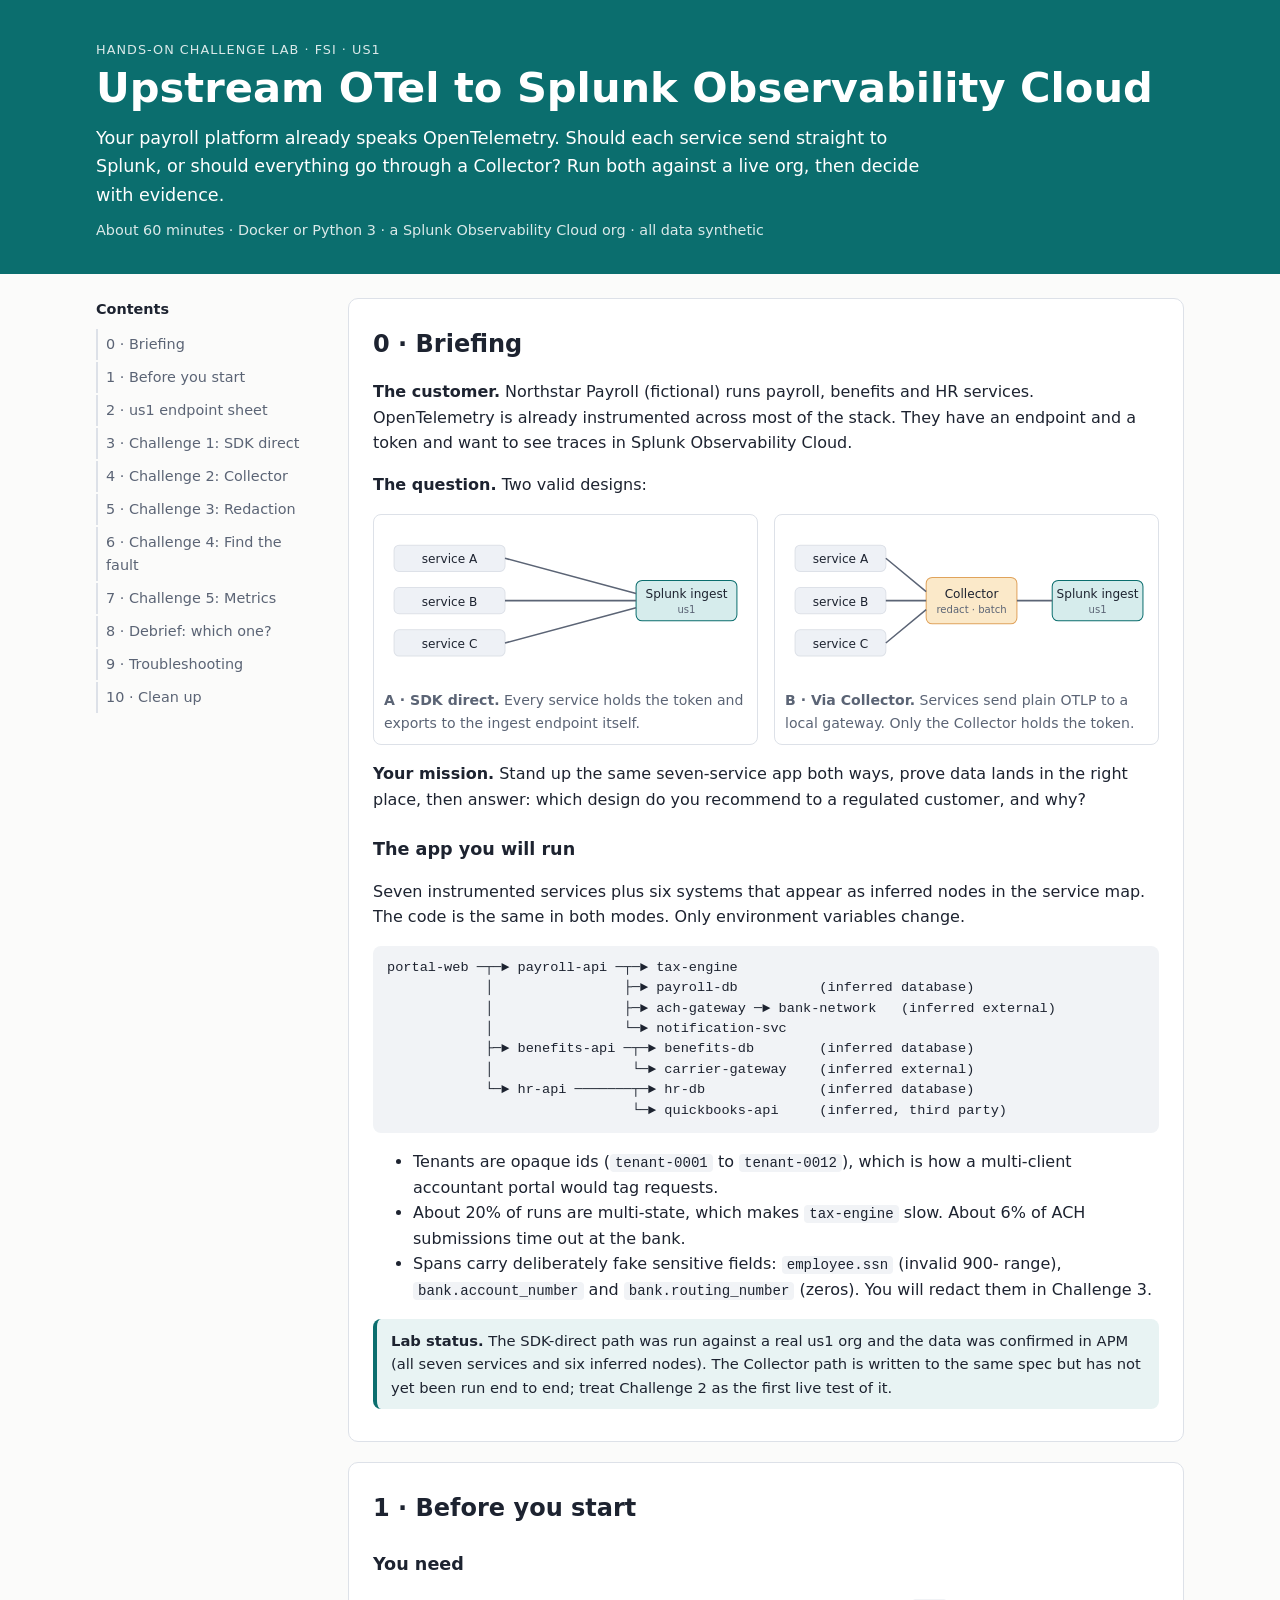
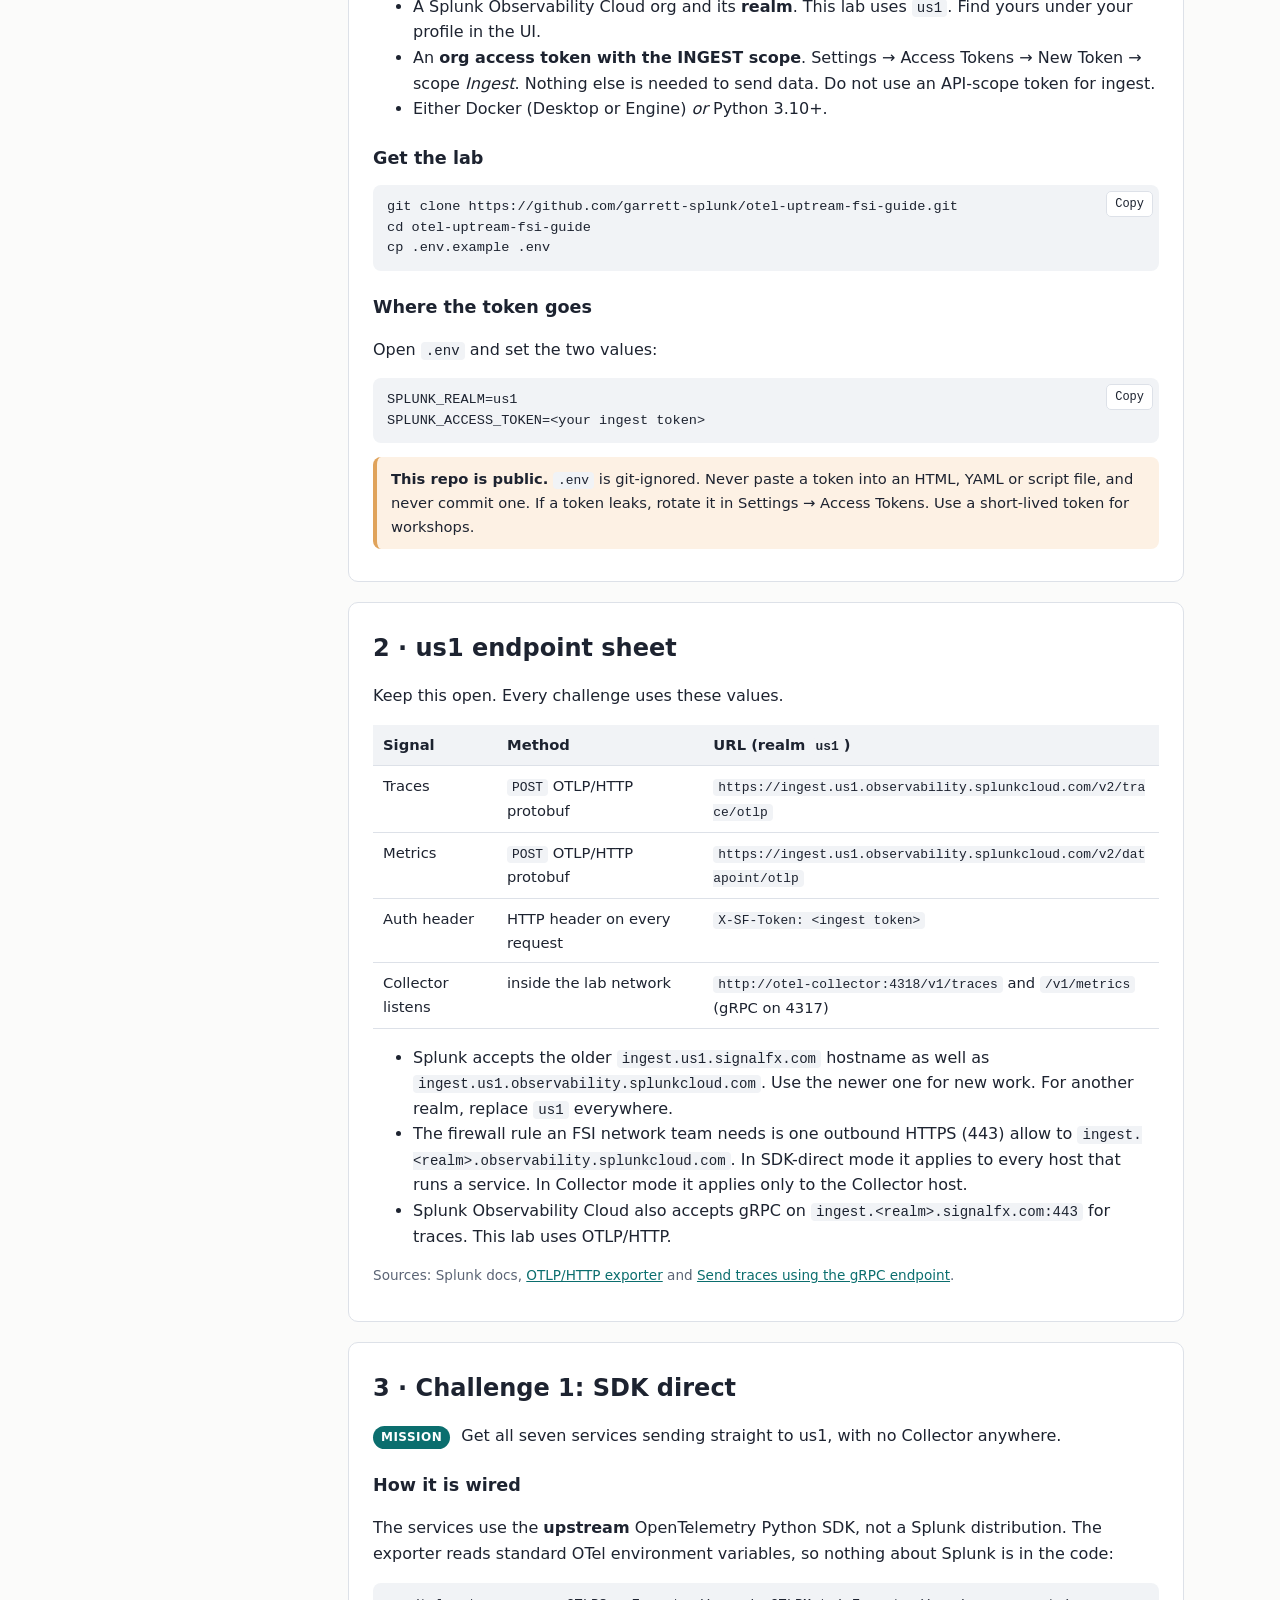
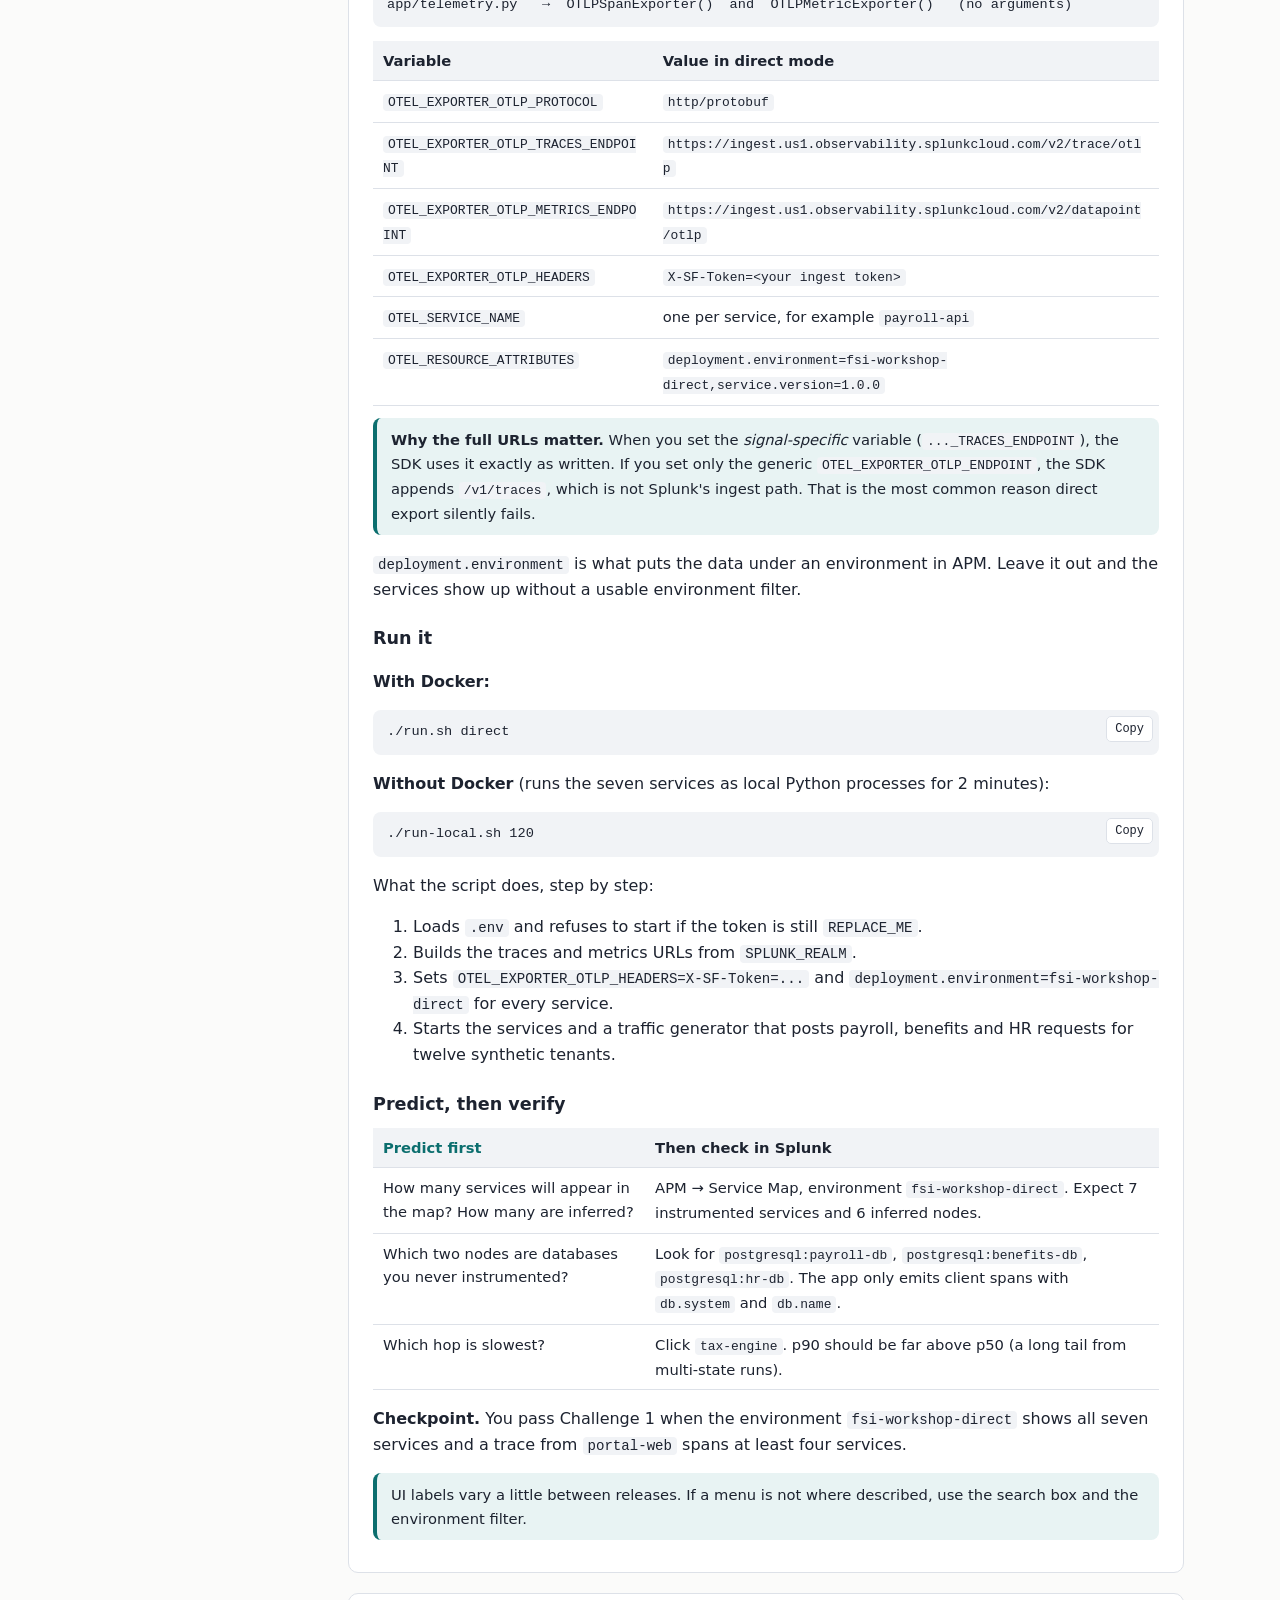
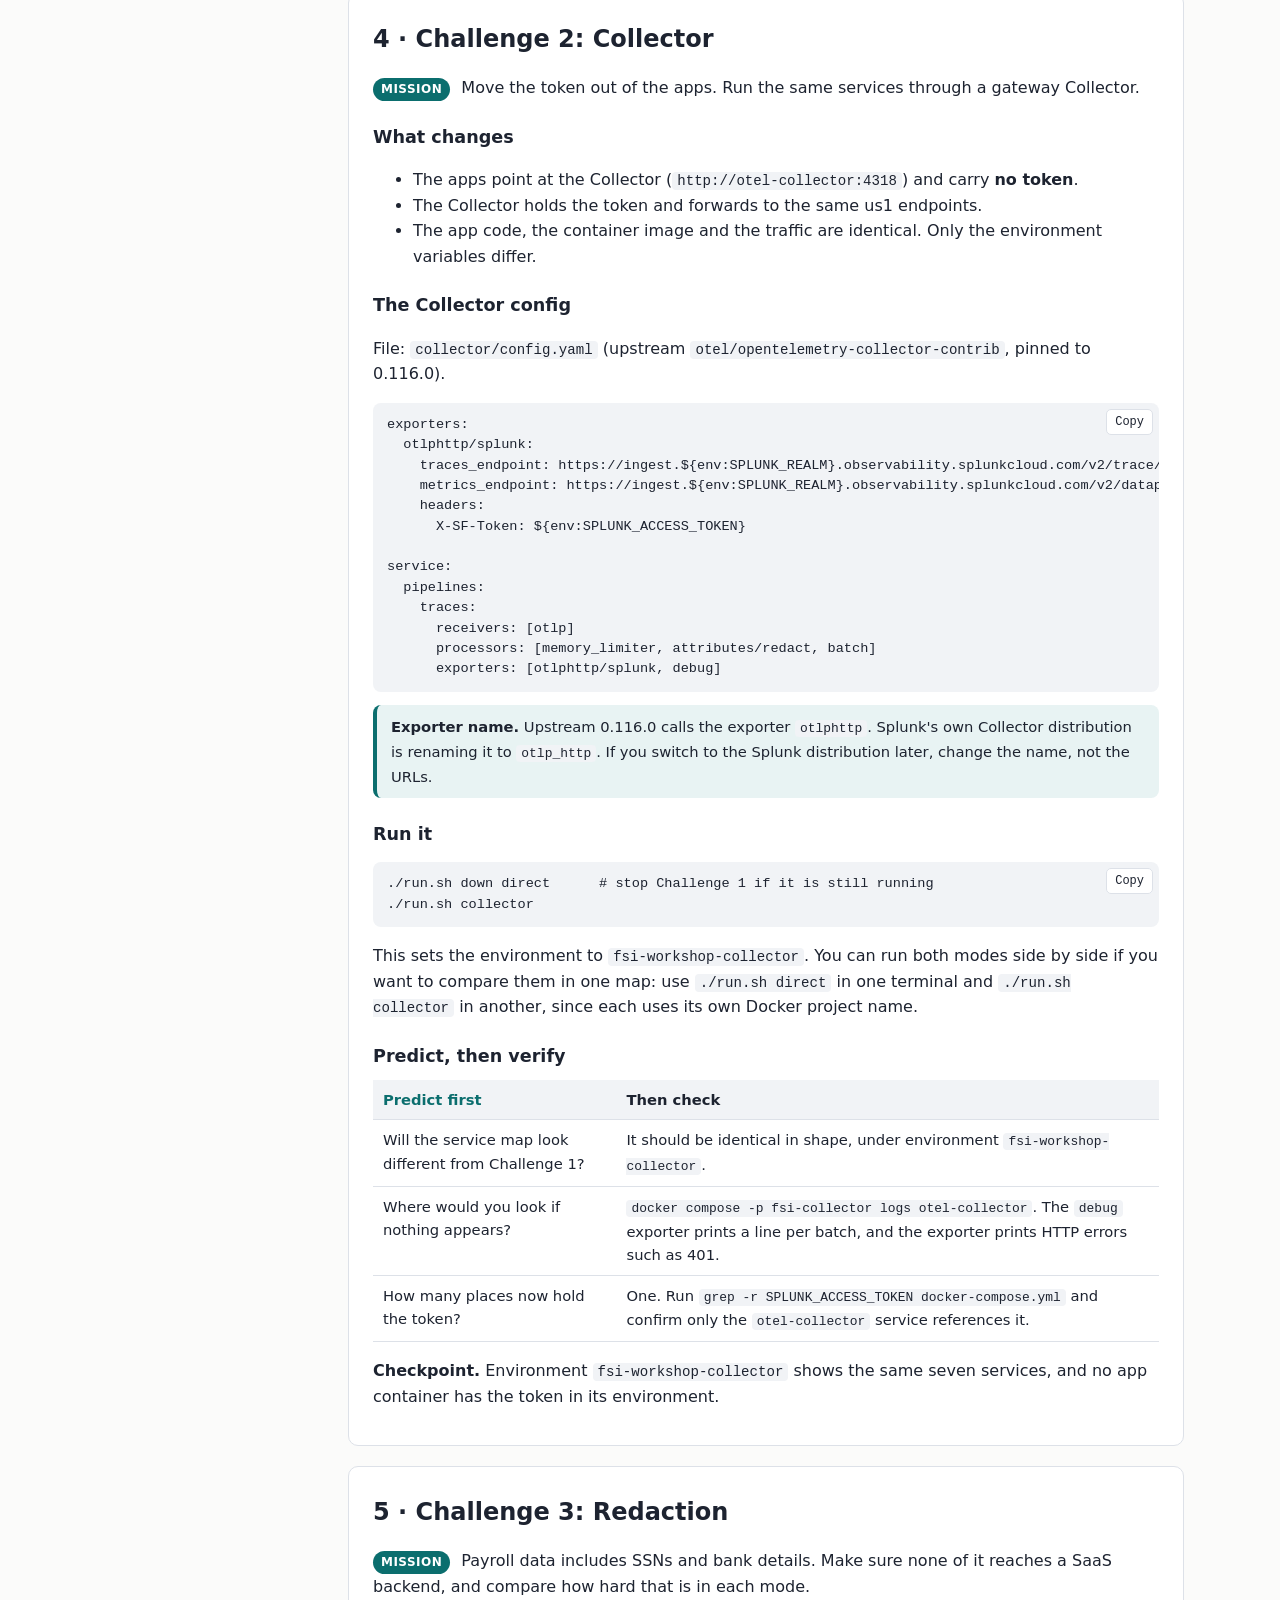
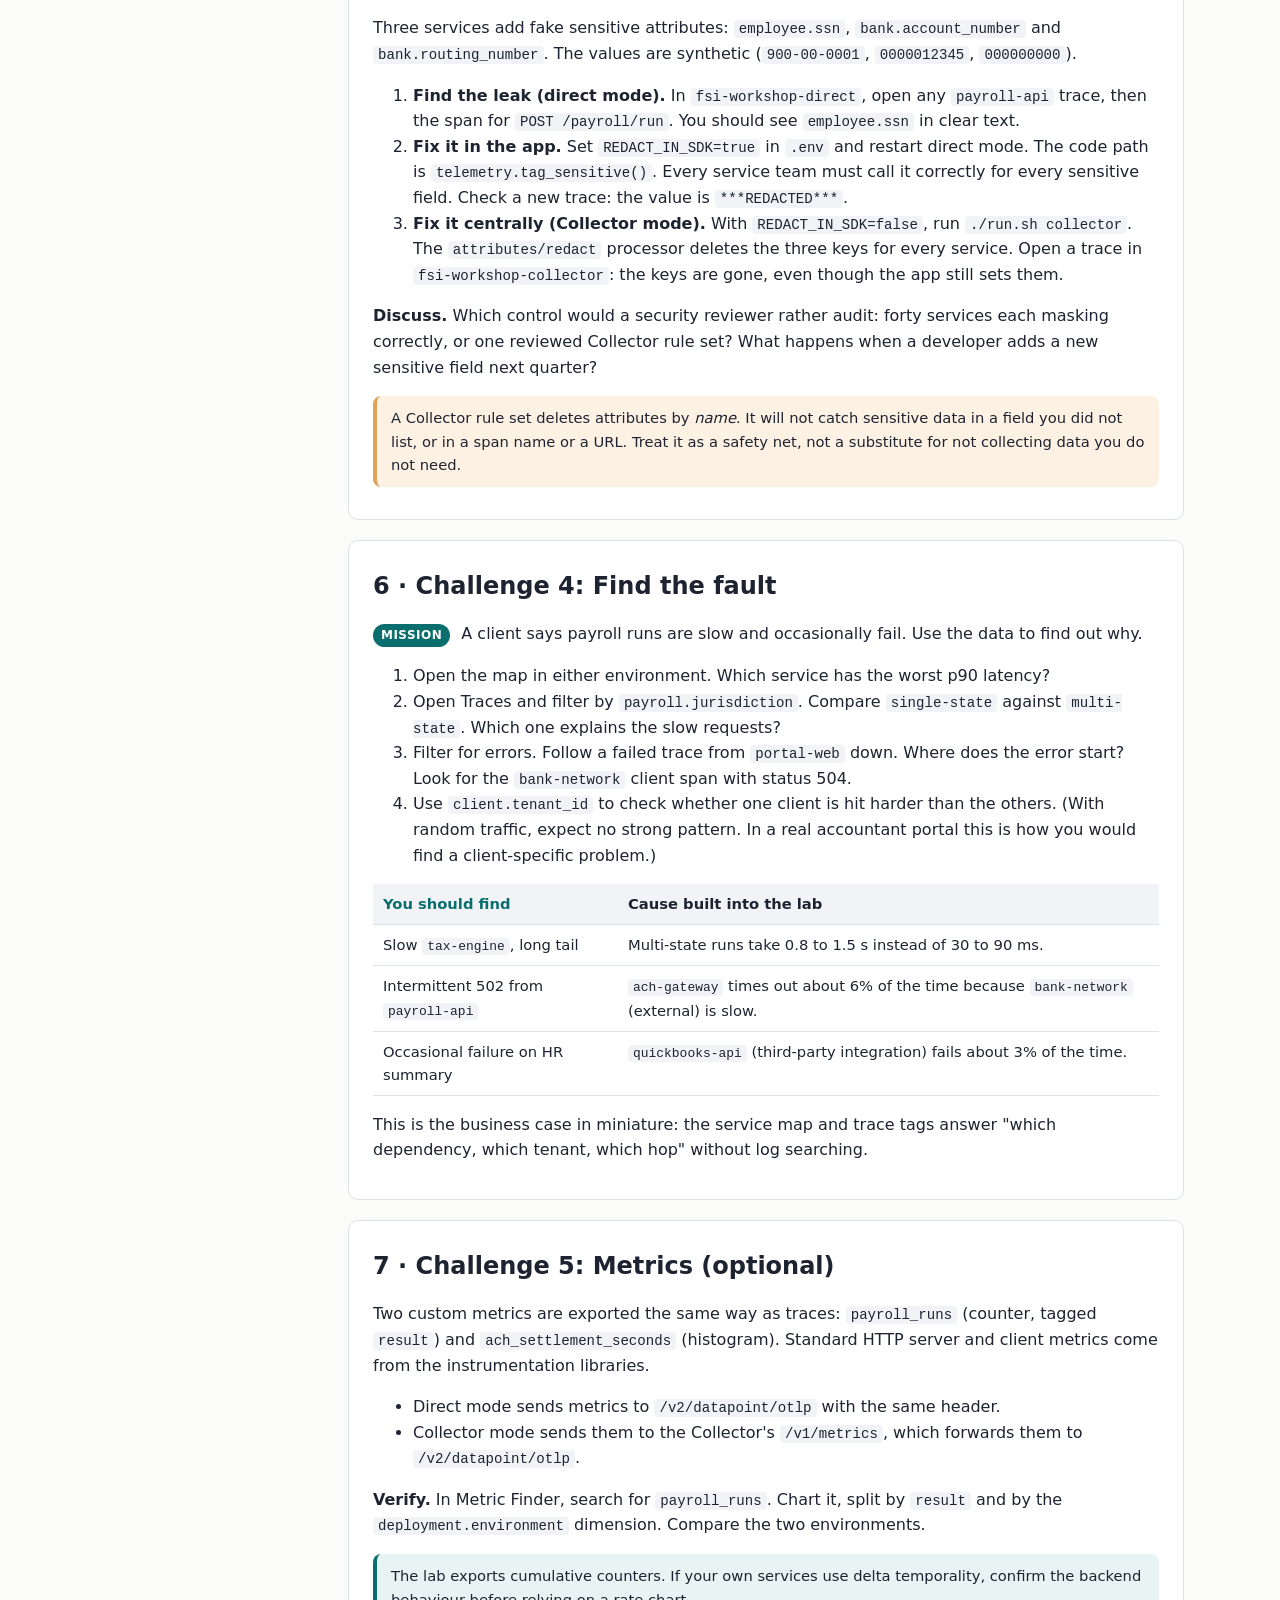
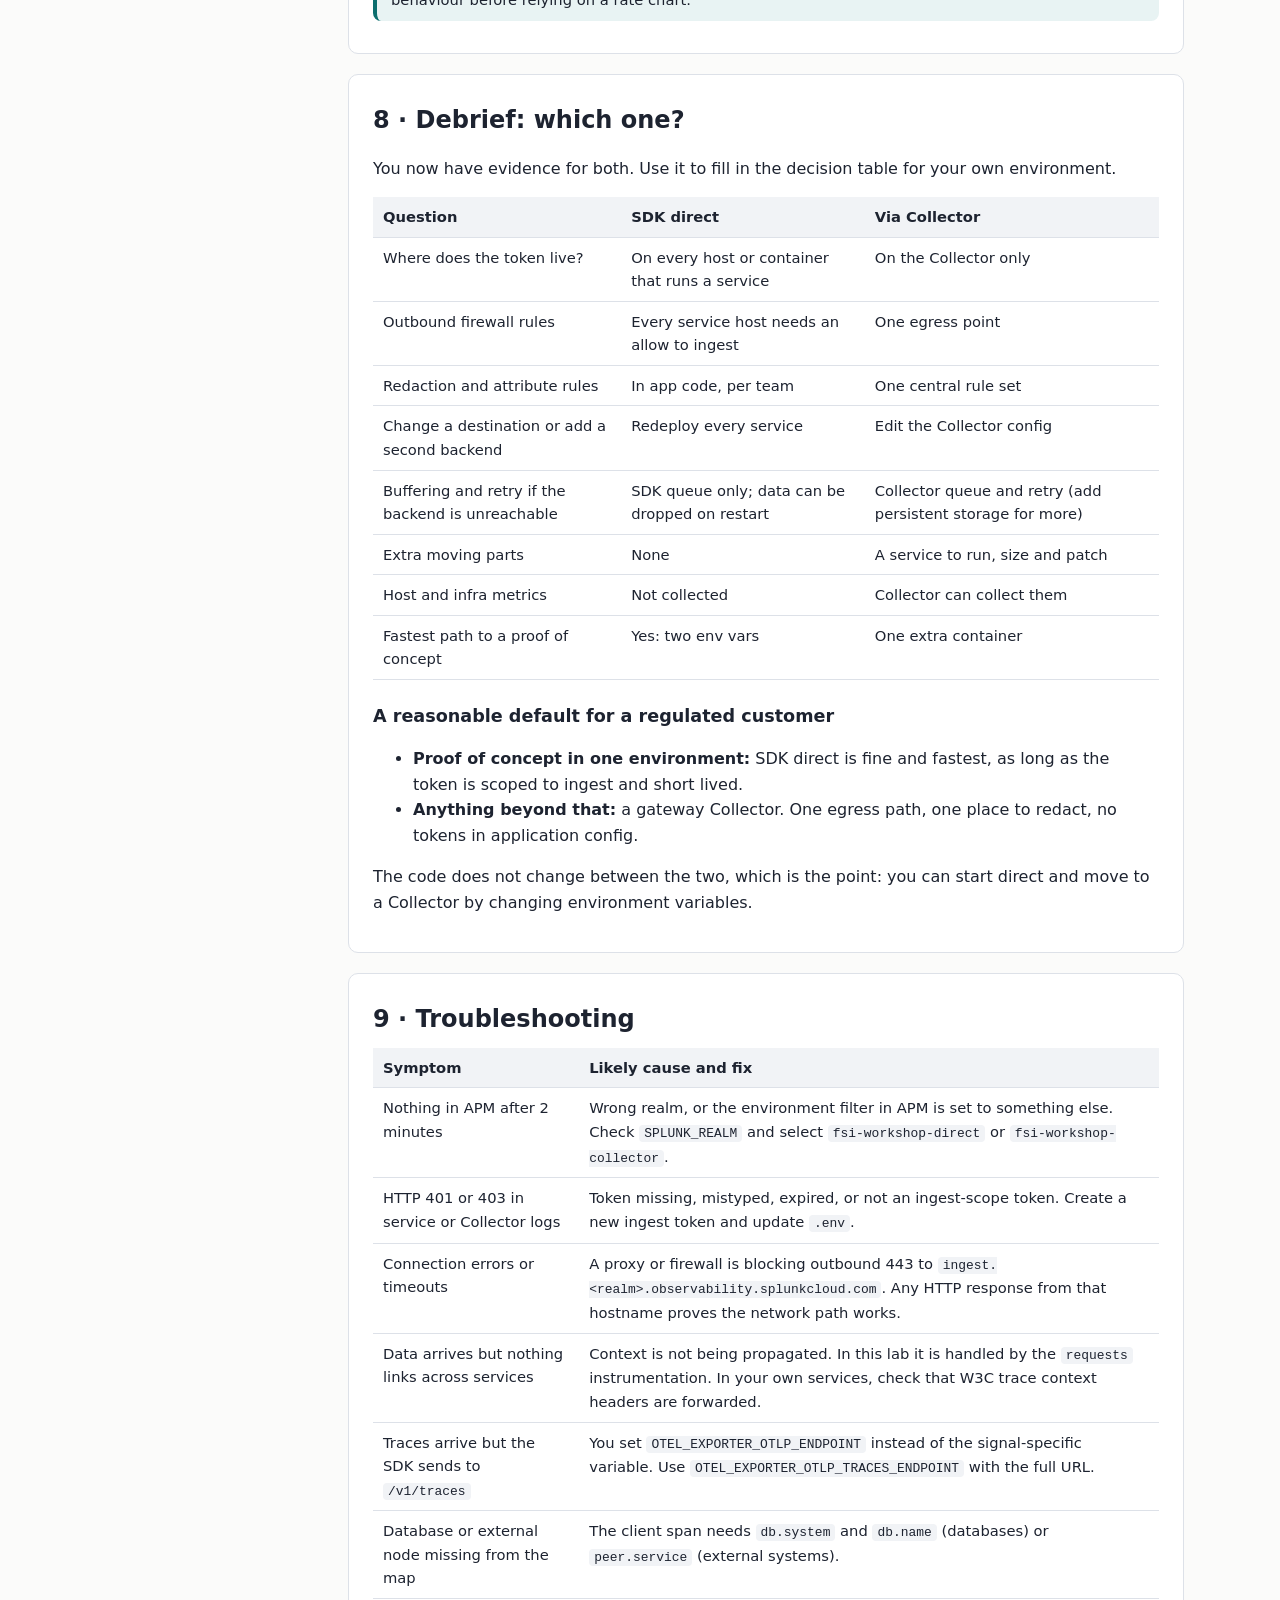
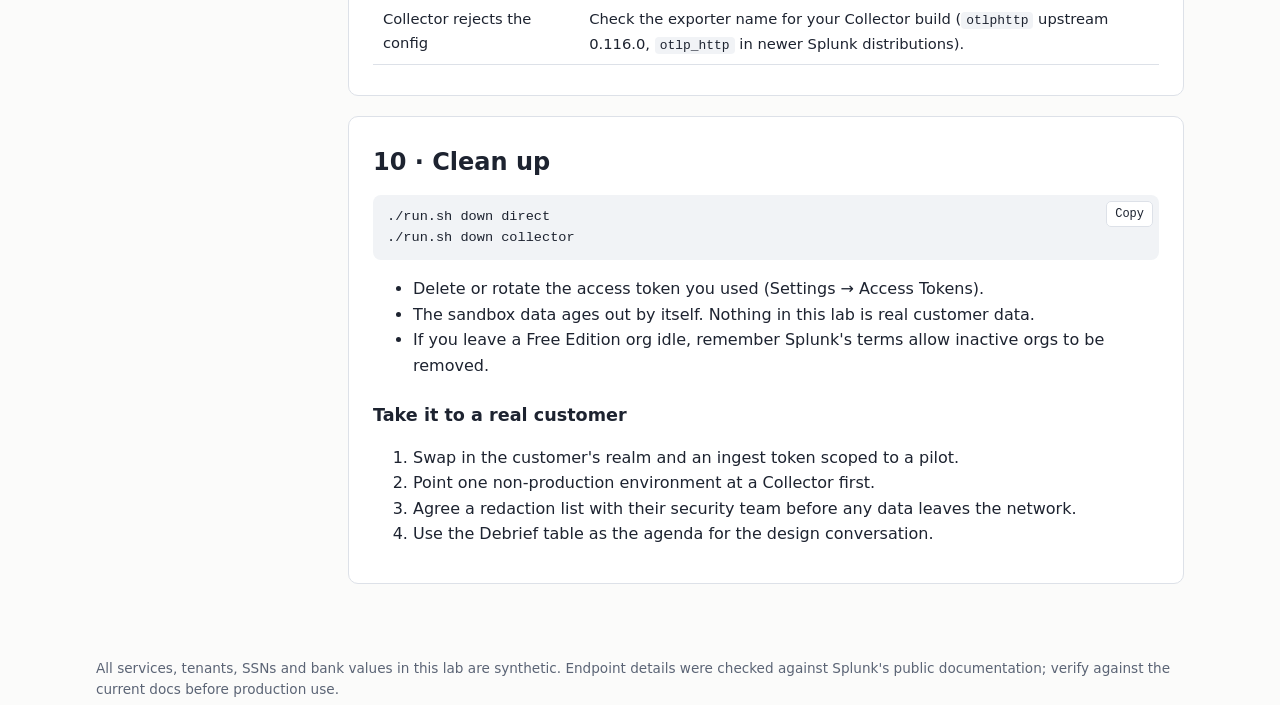
==== docs/index.html @ 59a5a210 "Add FSI upstream-OTel challenge lab: seven-service demo, SDK-direct vs Collector, Pages guide Co-Aut" ====
<!doctype html>
<html lang="en">
<head>
<meta charset="utf-8">
<meta name="viewport" content="width=device-width, initial-scale=1">
<title>Upstream OTel to Splunk Observability Cloud</title>
<meta name="description" content="A hands-on challenge lab: send OpenTelemetry traces and metrics from an FSI payroll platform to Splunk Observability Cloud, first straight from the SDK, then through a Collector.">
<link rel="stylesheet" href="style.css">
</head>
<body>
<header class="hero">
  <div class="wrap">
    <p class="eyebrow">Hands-on challenge lab · FSI · us1</p>
    <h1>Upstream OTel to Splunk Observability Cloud</h1>
    <p class="lede">Your payroll platform already speaks OpenTelemetry. Should each service send straight to Splunk, or should everything go through a Collector? Run both against a live org, then decide with evidence.</p>
    <p class="meta">About 60 minutes · Docker or Python 3 · a Splunk Observability Cloud org · all data synthetic</p>
  </div>
</header>

<div class="wrap layout">
<nav class="toc" aria-label="Contents">
  <strong>Contents</strong>
  <a href="#briefing">0 · Briefing</a>
  <a href="#prereqs">1 · Before you start</a>
  <a href="#endpoints">2 · us1 endpoint sheet</a>
  <a href="#c1">3 · Challenge 1: SDK direct</a>
  <a href="#c2">4 · Challenge 2: Collector</a>
  <a href="#c3">5 · Challenge 3: Redaction</a>
  <a href="#c4">6 · Challenge 4: Find the fault</a>
  <a href="#c5">7 · Challenge 5: Metrics</a>
  <a href="#debrief">8 · Debrief: which one?</a>
  <a href="#trouble">9 · Troubleshooting</a>
  <a href="#cleanup">10 · Clean up</a>
</nav>

<main>

<section id="briefing">
<h2>0 · Briefing</h2>
<p><strong>The customer.</strong> Northstar Payroll (fictional) runs payroll, benefits and HR services. OpenTelemetry is already instrumented across most of the stack. They have an endpoint and a token and want to see traces in Splunk Observability Cloud.</p>
<p><strong>The question.</strong> Two valid designs:</p>
<div class="two">
  <figure>
    <svg viewBox="0 0 360 150" role="img" aria-label="Services send OTLP directly to Splunk ingest">
      <rect x="10" y="20" width="110" height="26" rx="5" class="box"/><text x="65" y="38" class="t">service A</text>
      <rect x="10" y="62" width="110" height="26" rx="5" class="box"/><text x="65" y="80" class="t">service B</text>
      <rect x="10" y="104" width="110" height="26" rx="5" class="box"/><text x="65" y="122" class="t">service C</text>
      <rect x="250" y="55" width="100" height="40" rx="6" class="dest"/><text x="300" y="72" class="t">Splunk ingest</text><text x="300" y="87" class="t s">us1</text>
      <path d="M120 33 L250 68 M120 75 L250 75 M120 117 L250 82" class="arrow"/>
    </svg>
    <figcaption><strong>A · SDK direct.</strong> Every service holds the token and exports to the ingest endpoint itself.</figcaption>
  </figure>
  <figure>
    <svg viewBox="0 0 360 150" role="img" aria-label="Services send OTLP to a Collector which forwards to Splunk ingest">
      <rect x="10" y="20" width="90" height="26" rx="5" class="box"/><text x="55" y="38" class="t">service A</text>
      <rect x="10" y="62" width="90" height="26" rx="5" class="box"/><text x="55" y="80" class="t">service B</text>
      <rect x="10" y="104" width="90" height="26" rx="5" class="box"/><text x="55" y="122" class="t">service C</text>
      <rect x="140" y="52" width="90" height="46" rx="6" class="col"/><text x="185" y="72" class="t">Collector</text><text x="185" y="87" class="t s">redact · batch</text>
      <rect x="265" y="55" width="90" height="40" rx="6" class="dest"/><text x="310" y="72" class="t">Splunk ingest</text><text x="310" y="87" class="t s">us1</text>
      <path d="M100 33 L140 66 M100 75 L140 75 M100 117 L140 84 M230 75 L265 75" class="arrow"/>
    </svg>
    <figcaption><strong>B · Via Collector.</strong> Services send plain OTLP to a local gateway. Only the Collector holds the token.</figcaption>
  </figure>
</div>
<p><strong>Your mission.</strong> Stand up the same seven-service app both ways, prove data lands in the right place, then answer: which design do you recommend to a regulated customer, and why?</p>

<h3>The app you will run</h3>
<p>Seven instrumented services plus six systems that appear as inferred nodes in the service map. The code is the same in both modes. Only environment variables change.</p>
<pre class="plain">portal-web ─┬─► payroll-api ─┬─► tax-engine
            │                ├─► payroll-db          (inferred database)
            │                ├─► ach-gateway ─► bank-network   (inferred external)
            │                └─► notification-svc
            ├─► benefits-api ─┬─► benefits-db        (inferred database)
            │                 └─► carrier-gateway    (inferred external)
            └─► hr-api ───────┬─► hr-db              (inferred database)
                              └─► quickbooks-api     (inferred, third party)</pre>
<ul>
  <li>Tenants are opaque ids (<code>tenant-0001</code> to <code>tenant-0012</code>), which is how a multi-client accountant portal would tag requests.</li>
  <li>About 20% of runs are multi-state, which makes <code>tax-engine</code> slow. About 6% of ACH submissions time out at the bank.</li>
  <li>Spans carry deliberately fake sensitive fields: <code>employee.ssn</code> (invalid 900- range), <code>bank.account_number</code> and <code>bank.routing_number</code> (zeros). You will redact them in Challenge 3.</li>
</ul>
<div class="note"><strong>Lab status.</strong> The SDK-direct path was run against a real us1 org and the data was confirmed in APM (all seven services and six inferred nodes). The Collector path is written to the same spec but has not yet been run end to end; treat Challenge 2 as the first live test of it.</div>
</section>

<section id="prereqs">
<h2>1 · Before you start</h2>
<h3>You need</h3>
<ul>
  <li>A Splunk Observability Cloud org and its <strong>realm</strong>. This lab uses <code>us1</code>. Find yours under your profile in the UI.</li>
  <li>An <strong>org access token with the INGEST scope</strong>. Settings → Access Tokens → New Token → scope <em>Ingest</em>. Nothing else is needed to send data. Do not use an API-scope token for ingest.</li>
  <li>Either Docker (Desktop or Engine) <em>or</em> Python 3.10+.</li>
</ul>
<h3>Get the lab</h3>
<pre data-copy>git clone https://github.com/garrett-splunk/otel-uptream-fsi-guide.git
cd otel-uptream-fsi-guide
cp .env.example .env</pre>
<h3>Where the token goes</h3>
<p>Open <code>.env</code> and set the two values:</p>
<pre data-copy>SPLUNK_REALM=us1
SPLUNK_ACCESS_TOKEN=&lt;your ingest token&gt;</pre>
<div class="warn"><strong>This repo is public.</strong> <code>.env</code> is git-ignored. Never paste a token into an HTML, YAML or script file, and never commit one. If a token leaks, rotate it in Settings → Access Tokens. Use a short-lived token for workshops.</div>
</section>

<section id="endpoints">
<h2>2 · us1 endpoint sheet</h2>
<p>Keep this open. Every challenge uses these values.</p>
<table>
  <thead><tr><th>Signal</th><th>Method</th><th>URL (realm <code>us1</code>)</th></tr></thead>
  <tbody>
    <tr><td>Traces</td><td><code>POST</code> OTLP/HTTP protobuf</td><td><code>https://ingest.us1.observability.splunkcloud.com/v2/trace/otlp</code></td></tr>
    <tr><td>Metrics</td><td><code>POST</code> OTLP/HTTP protobuf</td><td><code>https://ingest.us1.observability.splunkcloud.com/v2/datapoint/otlp</code></td></tr>
    <tr><td>Auth header</td><td>HTTP header on every request</td><td><code>X-SF-Token: &lt;ingest token&gt;</code></td></tr>
    <tr><td>Collector listens</td><td>inside the lab network</td><td><code>http://otel-collector:4318/v1/traces</code> and <code>/v1/metrics</code> (gRPC on 4317)</td></tr>
  </tbody>
</table>
<ul>
  <li>Splunk accepts the older <code>ingest.us1.signalfx.com</code> hostname as well as <code>ingest.us1.observability.splunkcloud.com</code>. Use the newer one for new work. For another realm, replace <code>us1</code> everywhere.</li>
  <li>The firewall rule an FSI network team needs is one outbound HTTPS (443) allow to <code>ingest.&lt;realm&gt;.observability.splunkcloud.com</code>. In SDK-direct mode it applies to every host that runs a service. In Collector mode it applies only to the Collector host.</li>
  <li>Splunk Observability Cloud also accepts gRPC on <code>ingest.&lt;realm&gt;.signalfx.com:443</code> for traces. This lab uses OTLP/HTTP.</li>
</ul>
<p class="src">Sources: Splunk docs, <a href="https://help.splunk.com/en/splunk-observability-cloud/manage-data/splunk-distribution-of-the-opentelemetry-collector/get-started-with-the-splunk-distribution-of-the-opentelemetry-collector/collector-components/exporters/otlphttp-exporter">OTLP/HTTP exporter</a> and <a href="https://help.splunk.com/splunk-observability-cloud/manage-data/other-data-ingestion-methods/other-data-ingestion-methods/send-traces-to-splunk-observability-cloud-using-the-grpc-endpoint">Send traces using the gRPC endpoint</a>.</p>
</section>

<section id="c1">
<h2>3 · Challenge 1: SDK direct</h2>
<p><span class="badge">Mission</span> Get all seven services sending straight to us1, with no Collector anywhere.</p>

<h3>How it is wired</h3>
<p>The services use the <strong>upstream</strong> OpenTelemetry Python SDK, not a Splunk distribution. The exporter reads standard OTel environment variables, so nothing about Splunk is in the code:</p>
<pre class="plain">app/telemetry.py   →  OTLPSpanExporter()  and  OTLPMetricExporter()   (no arguments)</pre>
<table>
  <thead><tr><th>Variable</th><th>Value in direct mode</th></tr></thead>
  <tbody>
    <tr><td><code>OTEL_EXPORTER_OTLP_PROTOCOL</code></td><td><code>http/protobuf</code></td></tr>
    <tr><td><code>OTEL_EXPORTER_OTLP_TRACES_ENDPOINT</code></td><td><code>https://ingest.us1.observability.splunkcloud.com/v2/trace/otlp</code></td></tr>
    <tr><td><code>OTEL_EXPORTER_OTLP_METRICS_ENDPOINT</code></td><td><code>https://ingest.us1.observability.splunkcloud.com/v2/datapoint/otlp</code></td></tr>
    <tr><td><code>OTEL_EXPORTER_OTLP_HEADERS</code></td><td><code>X-SF-Token=&lt;your ingest token&gt;</code></td></tr>
    <tr><td><code>OTEL_SERVICE_NAME</code></td><td>one per service, for example <code>payroll-api</code></td></tr>
    <tr><td><code>OTEL_RESOURCE_ATTRIBUTES</code></td><td><code>deployment.environment=fsi-workshop-direct,service.version=1.0.0</code></td></tr>
  </tbody>
</table>
<div class="note"><strong>Why the full URLs matter.</strong> When you set the <em>signal-specific</em> variable (<code>..._TRACES_ENDPOINT</code>), the SDK uses it exactly as written. If you set only the generic <code>OTEL_EXPORTER_OTLP_ENDPOINT</code>, the SDK appends <code>/v1/traces</code>, which is not Splunk's ingest path. That is the most common reason direct export silently fails.</div>
<p><code>deployment.environment</code> is what puts the data under an environment in APM. Leave it out and the services show up without a usable environment filter.</p>

<h3>Run it</h3>
<p><strong>With Docker:</strong></p>
<pre data-copy>./run.sh direct</pre>
<p><strong>Without Docker</strong> (runs the seven services as local Python processes for 2 minutes):</p>
<pre data-copy>./run-local.sh 120</pre>
<p>What the script does, step by step:</p>
<ol>
  <li>Loads <code>.env</code> and refuses to start if the token is still <code>REPLACE_ME</code>.</li>
  <li>Builds the traces and metrics URLs from <code>SPLUNK_REALM</code>.</li>
  <li>Sets <code>OTEL_EXPORTER_OTLP_HEADERS=X-SF-Token=...</code> and <code>deployment.environment=fsi-workshop-direct</code> for every service.</li>
  <li>Starts the services and a traffic generator that posts payroll, benefits and HR requests for twelve synthetic tenants.</li>
</ol>

<h3>Predict, then verify</h3>
<table class="pv">
  <thead><tr><th>Predict first</th><th>Then check in Splunk</th></tr></thead>
  <tbody>
    <tr><td>How many services will appear in the map? How many are inferred?</td><td>APM → Service Map, environment <code>fsi-workshop-direct</code>. Expect 7 instrumented services and 6 inferred nodes.</td></tr>
    <tr><td>Which two nodes are databases you never instrumented?</td><td>Look for <code>postgresql:payroll-db</code>, <code>postgresql:benefits-db</code>, <code>postgresql:hr-db</code>. The app only emits client spans with <code>db.system</code> and <code>db.name</code>.</td></tr>
    <tr><td>Which hop is slowest?</td><td>Click <code>tax-engine</code>. p90 should be far above p50 (a long tail from multi-state runs).</td></tr>
  </tbody>
</table>
<p><strong>Checkpoint.</strong> You pass Challenge 1 when the environment <code>fsi-workshop-direct</code> shows all seven services and a trace from <code>portal-web</code> spans at least four services.</p>
<div class="note">UI labels vary a little between releases. If a menu is not where described, use the search box and the environment filter.</div>
</section>

<section id="c2">
<h2>4 · Challenge 2: Collector</h2>
<p><span class="badge">Mission</span> Move the token out of the apps. Run the same services through a gateway Collector.</p>

<h3>What changes</h3>
<ul>
  <li>The apps point at the Collector (<code>http://otel-collector:4318</code>) and carry <strong>no token</strong>.</li>
  <li>The Collector holds the token and forwards to the same us1 endpoints.</li>
  <li>The app code, the container image and the traffic are identical. Only the environment variables differ.</li>
</ul>

<h3>The Collector config</h3>
<p>File: <code>collector/config.yaml</code> (upstream <code>otel/opentelemetry-collector-contrib</code>, pinned to 0.116.0).</p>
<pre data-copy>exporters:
  otlphttp/splunk:
    traces_endpoint: https://ingest.${env:SPLUNK_REALM}.observability.splunkcloud.com/v2/trace/otlp
    metrics_endpoint: https://ingest.${env:SPLUNK_REALM}.observability.splunkcloud.com/v2/datapoint/otlp
    headers:
      X-SF-Token: ${env:SPLUNK_ACCESS_TOKEN}

service:
  pipelines:
    traces:
      receivers: [otlp]
      processors: [memory_limiter, attributes/redact, batch]
      exporters: [otlphttp/splunk, debug]</pre>
<div class="note"><strong>Exporter name.</strong> Upstream 0.116.0 calls the exporter <code>otlphttp</code>. Splunk's own Collector distribution is renaming it to <code>otlp_http</code>. If you switch to the Splunk distribution later, change the name, not the URLs.</div>

<h3>Run it</h3>
<pre data-copy>./run.sh down direct      # stop Challenge 1 if it is still running
./run.sh collector</pre>
<p>This sets the environment to <code>fsi-workshop-collector</code>. You can run both modes side by side if you want to compare them in one map: use <code>./run.sh direct</code> in one terminal and <code>./run.sh collector</code> in another, since each uses its own Docker project name.</p>

<h3>Predict, then verify</h3>
<table class="pv">
  <thead><tr><th>Predict first</th><th>Then check</th></tr></thead>
  <tbody>
    <tr><td>Will the service map look different from Challenge 1?</td><td>It should be identical in shape, under environment <code>fsi-workshop-collector</code>.</td></tr>
    <tr><td>Where would you look if nothing appears?</td><td><code>docker compose -p fsi-collector logs otel-collector</code>. The <code>debug</code> exporter prints a line per batch, and the exporter prints HTTP errors such as 401.</td></tr>
    <tr><td>How many places now hold the token?</td><td>One. Run <code>grep -r SPLUNK_ACCESS_TOKEN docker-compose.yml</code> and confirm only the <code>otel-collector</code> service references it.</td></tr>
  </tbody>
</table>
<p><strong>Checkpoint.</strong> Environment <code>fsi-workshop-collector</code> shows the same seven services, and no app container has the token in its environment.</p>
</section>

<section id="c3">
<h2>5 · Challenge 3: Redaction</h2>
<p><span class="badge">Mission</span> Payroll data includes SSNs and bank details. Make sure none of it reaches a SaaS backend, and compare how hard that is in each mode.</p>
<p>Three services add fake sensitive attributes: <code>employee.ssn</code>, <code>bank.account_number</code> and <code>bank.routing_number</code>. The values are synthetic (<code>900-00-0001</code>, <code>0000012345</code>, <code>000000000</code>).</p>
<ol>
  <li><strong>Find the leak (direct mode).</strong> In <code>fsi-workshop-direct</code>, open any <code>payroll-api</code> trace, then the span for <code>POST /payroll/run</code>. You should see <code>employee.ssn</code> in clear text.</li>
  <li><strong>Fix it in the app.</strong> Set <code>REDACT_IN_SDK=true</code> in <code>.env</code> and restart direct mode. The code path is <code>telemetry.tag_sensitive()</code>. Every service team must call it correctly for every sensitive field. Check a new trace: the value is <code>***REDACTED***</code>.</li>
  <li><strong>Fix it centrally (Collector mode).</strong> With <code>REDACT_IN_SDK=false</code>, run <code>./run.sh collector</code>. The <code>attributes/redact</code> processor deletes the three keys for every service. Open a trace in <code>fsi-workshop-collector</code>: the keys are gone, even though the app still sets them.</li>
</ol>
<p><strong>Discuss.</strong> Which control would a security reviewer rather audit: forty services each masking correctly, or one reviewed Collector rule set? What happens when a developer adds a new sensitive field next quarter?</p>
<div class="warn">A Collector rule set deletes attributes by <em>name</em>. It will not catch sensitive data in a field you did not list, or in a span name or a URL. Treat it as a safety net, not a substitute for not collecting data you do not need.</div>
</section>

<section id="c4">
<h2>6 · Challenge 4: Find the fault</h2>
<p><span class="badge">Mission</span> A client says payroll runs are slow and occasionally fail. Use the data to find out why.</p>
<ol>
  <li>Open the map in either environment. Which service has the worst p90 latency?</li>
  <li>Open Traces and filter by <code>payroll.jurisdiction</code>. Compare <code>single-state</code> against <code>multi-state</code>. Which one explains the slow requests?</li>
  <li>Filter for errors. Follow a failed trace from <code>portal-web</code> down. Where does the error start? Look for the <code>bank-network</code> client span with status 504.</li>
  <li>Use <code>client.tenant_id</code> to check whether one client is hit harder than the others. (With random traffic, expect no strong pattern. In a real accountant portal this is how you would find a client-specific problem.)</li>
</ol>
<table class="pv">
  <thead><tr><th>You should find</th><th>Cause built into the lab</th></tr></thead>
  <tbody>
    <tr><td>Slow <code>tax-engine</code>, long tail</td><td>Multi-state runs take 0.8 to 1.5 s instead of 30 to 90 ms.</td></tr>
    <tr><td>Intermittent 502 from <code>payroll-api</code></td><td><code>ach-gateway</code> times out about 6% of the time because <code>bank-network</code> (external) is slow.</td></tr>
    <tr><td>Occasional failure on HR summary</td><td><code>quickbooks-api</code> (third-party integration) fails about 3% of the time.</td></tr>
  </tbody>
</table>
<p>This is the business case in miniature: the service map and trace tags answer "which dependency, which tenant, which hop" without log searching.</p>
</section>

<section id="c5">
<h2>7 · Challenge 5: Metrics (optional)</h2>
<p>Two custom metrics are exported the same way as traces: <code>payroll_runs</code> (counter, tagged <code>result</code>) and <code>ach_settlement_seconds</code> (histogram). Standard HTTP server and client metrics come from the instrumentation libraries.</p>
<ul>
  <li>Direct mode sends metrics to <code>/v2/datapoint/otlp</code> with the same header.</li>
  <li>Collector mode sends them to the Collector's <code>/v1/metrics</code>, which forwards them to <code>/v2/datapoint/otlp</code>.</li>
</ul>
<p><strong>Verify.</strong> In Metric Finder, search for <code>payroll_runs</code>. Chart it, split by <code>result</code> and by the <code>deployment.environment</code> dimension. Compare the two environments.</p>
<div class="note">The lab exports cumulative counters. If your own services use delta temporality, confirm the backend behaviour before relying on a rate chart.</div>
</section>

<section id="debrief">
<h2>8 · Debrief: which one?</h2>
<p>You now have evidence for both. Use it to fill in the decision table for your own environment.</p>
<table>
  <thead><tr><th>Question</th><th>SDK direct</th><th>Via Collector</th></tr></thead>
  <tbody>
    <tr><td>Where does the token live?</td><td>On every host or container that runs a service</td><td>On the Collector only</td></tr>
    <tr><td>Outbound firewall rules</td><td>Every service host needs an allow to ingest</td><td>One egress point</td></tr>
    <tr><td>Redaction and attribute rules</td><td>In app code, per team</td><td>One central rule set</td></tr>
    <tr><td>Change a destination or add a second backend</td><td>Redeploy every service</td><td>Edit the Collector config</td></tr>
    <tr><td>Buffering and retry if the backend is unreachable</td><td>SDK queue only; data can be dropped on restart</td><td>Collector queue and retry (add persistent storage for more)</td></tr>
    <tr><td>Extra moving parts</td><td>None</td><td>A service to run, size and patch</td></tr>
    <tr><td>Host and infra metrics</td><td>Not collected</td><td>Collector can collect them</td></tr>
    <tr><td>Fastest path to a proof of concept</td><td>Yes: two env vars</td><td>One extra container</td></tr>
  </tbody>
</table>
<h3>A reasonable default for a regulated customer</h3>
<ul>
  <li><strong>Proof of concept in one environment:</strong> SDK direct is fine and fastest, as long as the token is scoped to ingest and short lived.</li>
  <li><strong>Anything beyond that:</strong> a gateway Collector. One egress path, one place to redact, no tokens in application config.</li>
</ul>
<p>The code does not change between the two, which is the point: you can start direct and move to a Collector by changing environment variables.</p>
</section>

<section id="trouble">
<h2>9 · Troubleshooting</h2>
<table>
  <thead><tr><th>Symptom</th><th>Likely cause and fix</th></tr></thead>
  <tbody>
    <tr><td>Nothing in APM after 2 minutes</td><td>Wrong realm, or the environment filter in APM is set to something else. Check <code>SPLUNK_REALM</code> and select <code>fsi-workshop-direct</code> or <code>fsi-workshop-collector</code>.</td></tr>
    <tr><td>HTTP 401 or 403 in service or Collector logs</td><td>Token missing, mistyped, expired, or not an ingest-scope token. Create a new ingest token and update <code>.env</code>.</td></tr>
    <tr><td>Connection errors or timeouts</td><td>A proxy or firewall is blocking outbound 443 to <code>ingest.&lt;realm&gt;.observability.splunkcloud.com</code>. Any HTTP response from that hostname proves the network path works.</td></tr>
    <tr><td>Data arrives but nothing links across services</td><td>Context is not being propagated. In this lab it is handled by the <code>requests</code> instrumentation. In your own services, check that W3C trace context headers are forwarded.</td></tr>
    <tr><td>Traces arrive but the SDK sends to <code>/v1/traces</code></td><td>You set <code>OTEL_EXPORTER_OTLP_ENDPOINT</code> instead of the signal-specific variable. Use <code>OTEL_EXPORTER_OTLP_TRACES_ENDPOINT</code> with the full URL.</td></tr>
    <tr><td>Database or external node missing from the map</td><td>The client span needs <code>db.system</code> and <code>db.name</code> (databases) or <code>peer.service</code> (external systems).</td></tr>
    <tr><td>Collector rejects the config</td><td>Check the exporter name for your Collector build (<code>otlphttp</code> upstream 0.116.0, <code>otlp_http</code> in newer Splunk distributions).</td></tr>
  </tbody>
</table>
</section>

<section id="cleanup">
<h2>10 · Clean up</h2>
<pre data-copy>./run.sh down direct
./run.sh down collector</pre>
<ul>
  <li>Delete or rotate the access token you used (Settings → Access Tokens).</li>
  <li>The sandbox data ages out by itself. Nothing in this lab is real customer data.</li>
  <li>If you leave a Free Edition org idle, remember Splunk's terms allow inactive orgs to be removed.</li>
</ul>
<h3>Take it to a real customer</h3>
<ol>
  <li>Swap in the customer's realm and an ingest token scoped to a pilot.</li>
  <li>Point one non-production environment at a Collector first.</li>
  <li>Agree a redaction list with their security team before any data leaves the network.</li>
  <li>Use the Debrief table as the agenda for the design conversation.</li>
</ol>
</section>

</main>
</div>

<footer class="wrap foot">
  <p>All services, tenants, SSNs and bank values in this lab are synthetic. Endpoint details were checked against Splunk's public documentation; verify against the current docs before production use.</p>
</footer>

<script src="app.js"></script>
</body>
</html>
---- docs/style.css ----
:root {
  --bg: #fbfbfa; --fg: #1d2330; --muted: #5b6475; --line: #dde1e8;
  --card: #ffffff; --accent: #0b6e6e; --accent-fg: #ffffff;
  --code-bg: #f1f3f6; --note: #e8f3f3; --warn: #fdf1e4; --warn-line: #e0a35b;
  --box: #eef1f6; --dest: #d6ecec; --col: #fbe9c9;
}
@media (prefers-color-scheme: dark) {
  :root:not([data-theme="light"]) {
    --bg: #14181f; --fg: #e7eaf0; --muted: #a2abbb; --line: #2c3340;
    --card: #1b212b; --accent: #4fc0c0; --accent-fg: #0b1a1a;
    --code-bg: #232a36; --note: #1a2b2d; --warn: #2d2418; --warn-line: #b8823d;
    --box: #232a36; --dest: #1f3a3c; --col: #3b3020;
  }
}
:root[data-theme="dark"] {
  --bg: #14181f; --fg: #e7eaf0; --muted: #a2abbb; --line: #2c3340;
  --card: #1b212b; --accent: #4fc0c0; --accent-fg: #0b1a1a;
  --code-bg: #232a36; --note: #1a2b2d; --warn: #2d2418; --warn-line: #b8823d;
  --box: #232a36; --dest: #1f3a3c; --col: #3b3020;
}
* { box-sizing: border-box; }
html { scroll-behavior: smooth; scroll-padding-top: 16px; }
body { margin: 0; background: var(--bg); color: var(--fg); font: 16px/1.6 system-ui, -apple-system, "Segoe UI", Roboto, sans-serif; }
.wrap { max-width: 1120px; margin: 0 auto; padding: 0 16px; }
.hero { background: var(--accent); color: var(--accent-fg); padding: 40px 0 32px; }
.hero h1 { margin: 4px 0 12px; font-size: clamp(1.8rem, 4vw, 2.6rem); line-height: 1.15; }
.hero .eyebrow { margin: 0; text-transform: uppercase; letter-spacing: .08em; font-size: .8rem; opacity: .85; }
.hero .lede { font-size: 1.1rem; max-width: 52rem; margin: 0 0 10px; }
.hero .meta { margin: 0; font-size: .9rem; opacity: .85; }
.layout { display: grid; grid-template-columns: 220px 1fr; gap: 32px; padding-top: 24px; padding-bottom: 40px; }
.toc { position: sticky; top: 16px; align-self: start; display: flex; flex-direction: column; gap: 2px; font-size: .9rem; }
.toc strong { margin-bottom: 6px; }
.toc a { color: var(--muted); text-decoration: none; padding: 4px 8px; border-left: 2px solid var(--line); }
.toc a:hover { color: var(--accent); border-left-color: var(--accent); }
main { min-width: 0; }
section { background: var(--card); border: 1px solid var(--line); border-radius: 10px; padding: 8px 24px 20px; margin-bottom: 20px; }
h2 { font-size: 1.5rem; margin: 18px 0 8px; }
h3 { font-size: 1.1rem; margin: 22px 0 6px; }
a { color: var(--accent); }
code { background: var(--code-bg); padding: 1px 5px; border-radius: 4px; font-size: .88em; overflow-wrap: anywhere; }
pre { background: var(--code-bg); padding: 12px 14px; border-radius: 8px; overflow-x: auto; position: relative; font-size: .85rem; line-height: 1.5; }
pre code { background: none; padding: 0; }
pre.plain { white-space: pre; }
.copy { position: absolute; top: 6px; right: 6px; font: inherit; font-size: .75rem; padding: 3px 8px; border: 1px solid var(--line); background: var(--card); color: var(--fg); border-radius: 5px; cursor: pointer; }
.copy:hover { border-color: var(--accent); color: var(--accent); }
table { width: 100%; border-collapse: collapse; font-size: .92rem; margin: 10px 0; display: block; overflow-x: auto; }
th, td { text-align: left; padding: 8px 10px; border-bottom: 1px solid var(--line); vertical-align: top; }
th { background: var(--code-bg); white-space: nowrap; }
table.pv th:first-child { color: var(--accent); }
.badge { display: inline-block; background: var(--accent); color: var(--accent-fg); font-size: .75rem; font-weight: 600; letter-spacing: .04em; text-transform: uppercase; padding: 2px 8px; border-radius: 999px; margin-right: 6px; }
.note, .warn { padding: 10px 14px; border-radius: 8px; margin: 12px 0; font-size: .92rem; }
.note { background: var(--note); border-left: 4px solid var(--accent); }
.warn { background: var(--warn); border-left: 4px solid var(--warn-line); }
.two { display: grid; grid-template-columns: 1fr 1fr; gap: 16px; margin: 12px 0; }
figure { margin: 0; border: 1px solid var(--line); border-radius: 8px; padding: 10px; }
figcaption { font-size: .88rem; color: var(--muted); margin-top: 6px; }
svg { width: 100%; height: auto; }
svg .box { fill: var(--box); stroke: var(--line); }
svg .dest { fill: var(--dest); stroke: var(--accent); }
svg .col { fill: var(--col); stroke: var(--warn-line); }
svg .t { fill: var(--fg); font: 12px system-ui, sans-serif; text-anchor: middle; }
svg .t.s { font-size: 10px; fill: var(--muted); }
svg .arrow { stroke: var(--muted); stroke-width: 1.5; fill: none; }
.src { font-size: .85rem; color: var(--muted); }
.foot { color: var(--muted); font-size: .85rem; padding-bottom: 32px; }
@media (max-width: 860px) {
  .layout { grid-template-columns: 1fr; }
  .toc { position: static; flex-direction: row; flex-wrap: wrap; gap: 4px; }
  .toc strong { width: 100%; }
  .toc a { border-left: none; border: 1px solid var(--line); border-radius: 6px; }
  .two { grid-template-columns: 1fr; }
  section { padding: 6px 16px 16px; }
}
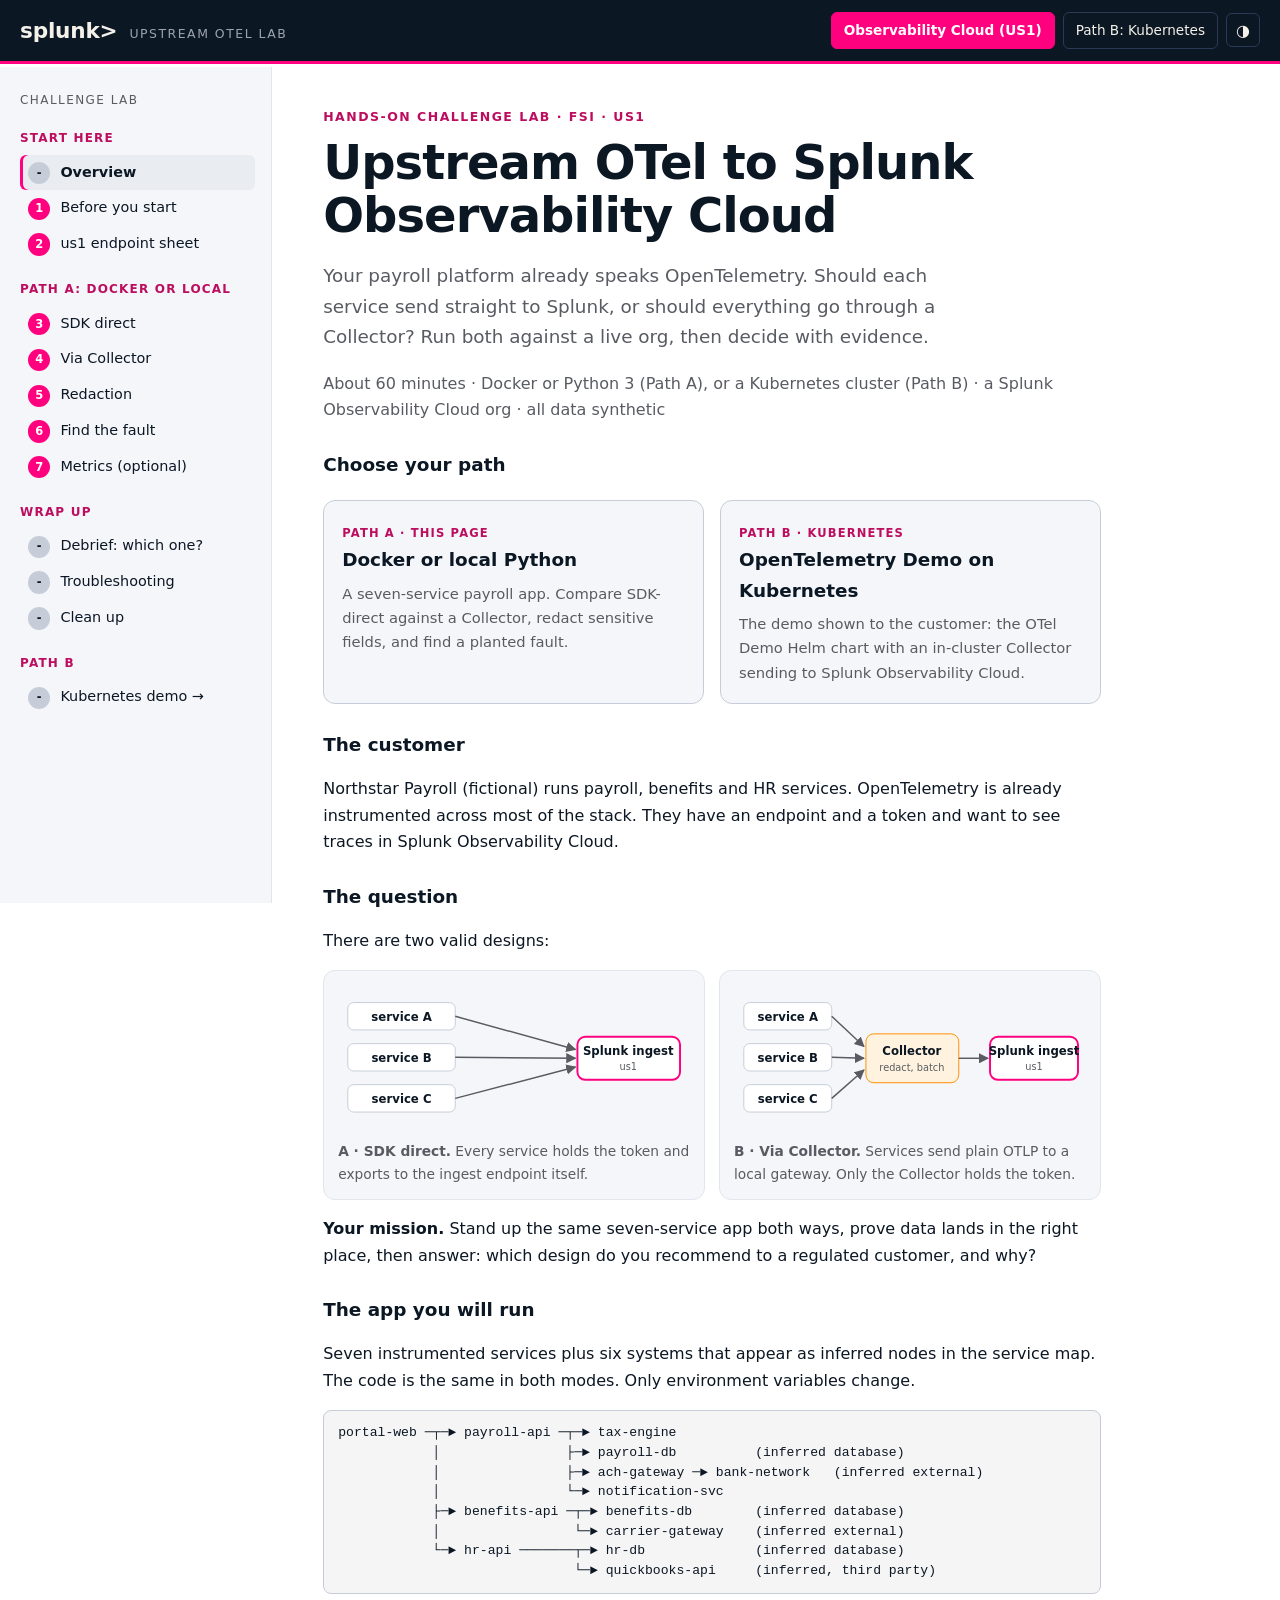
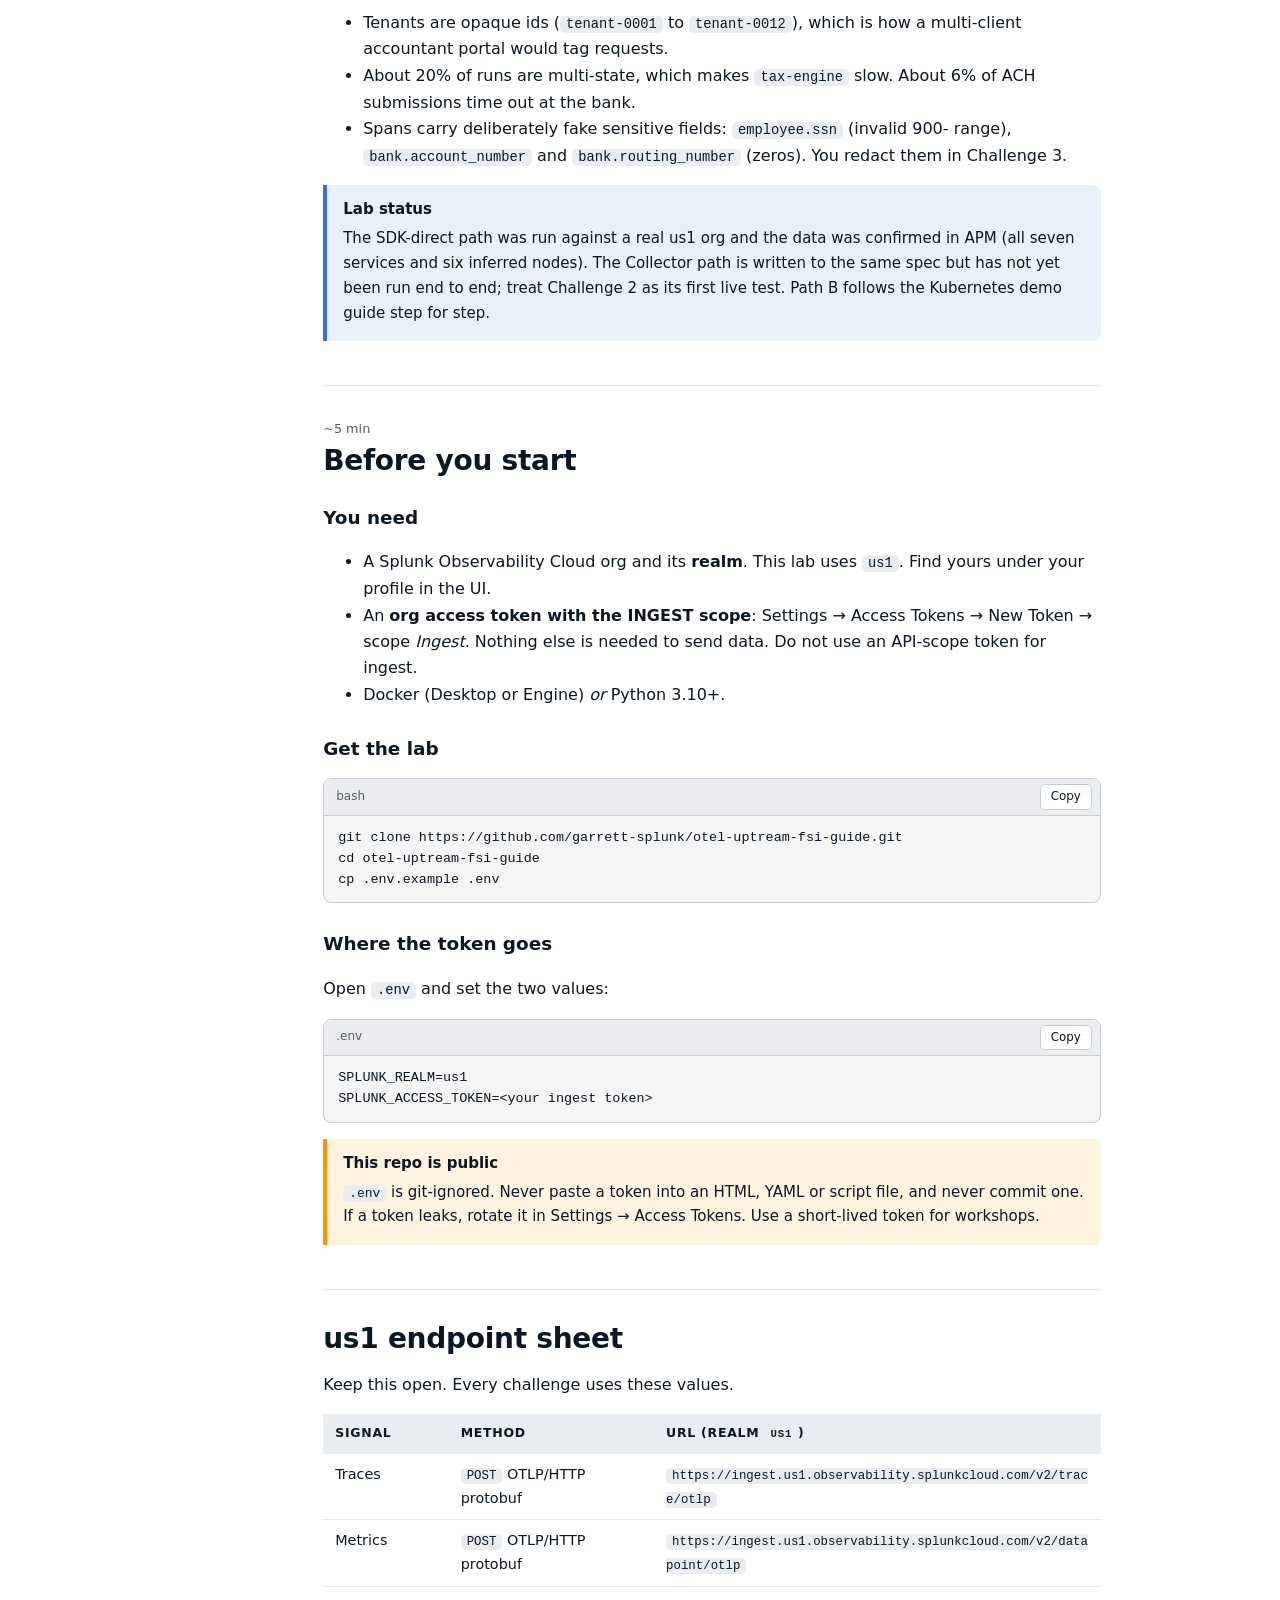
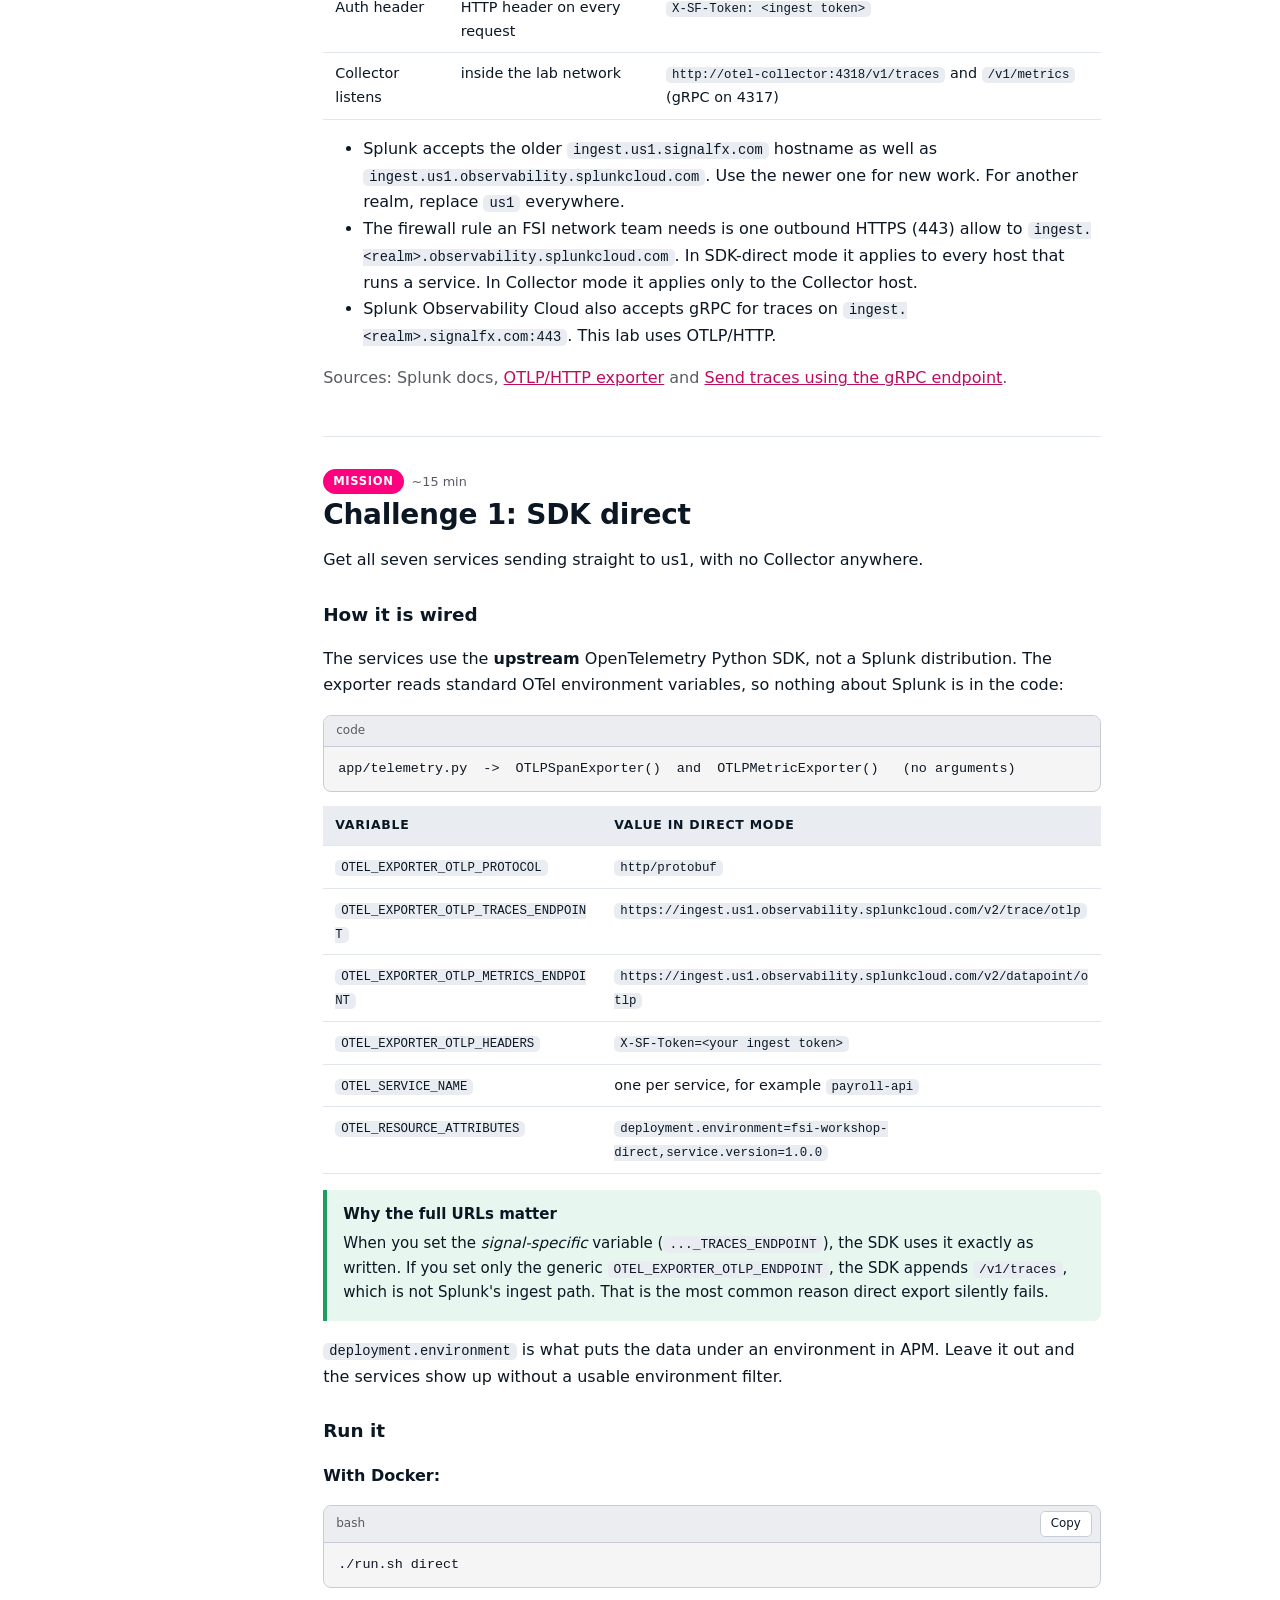
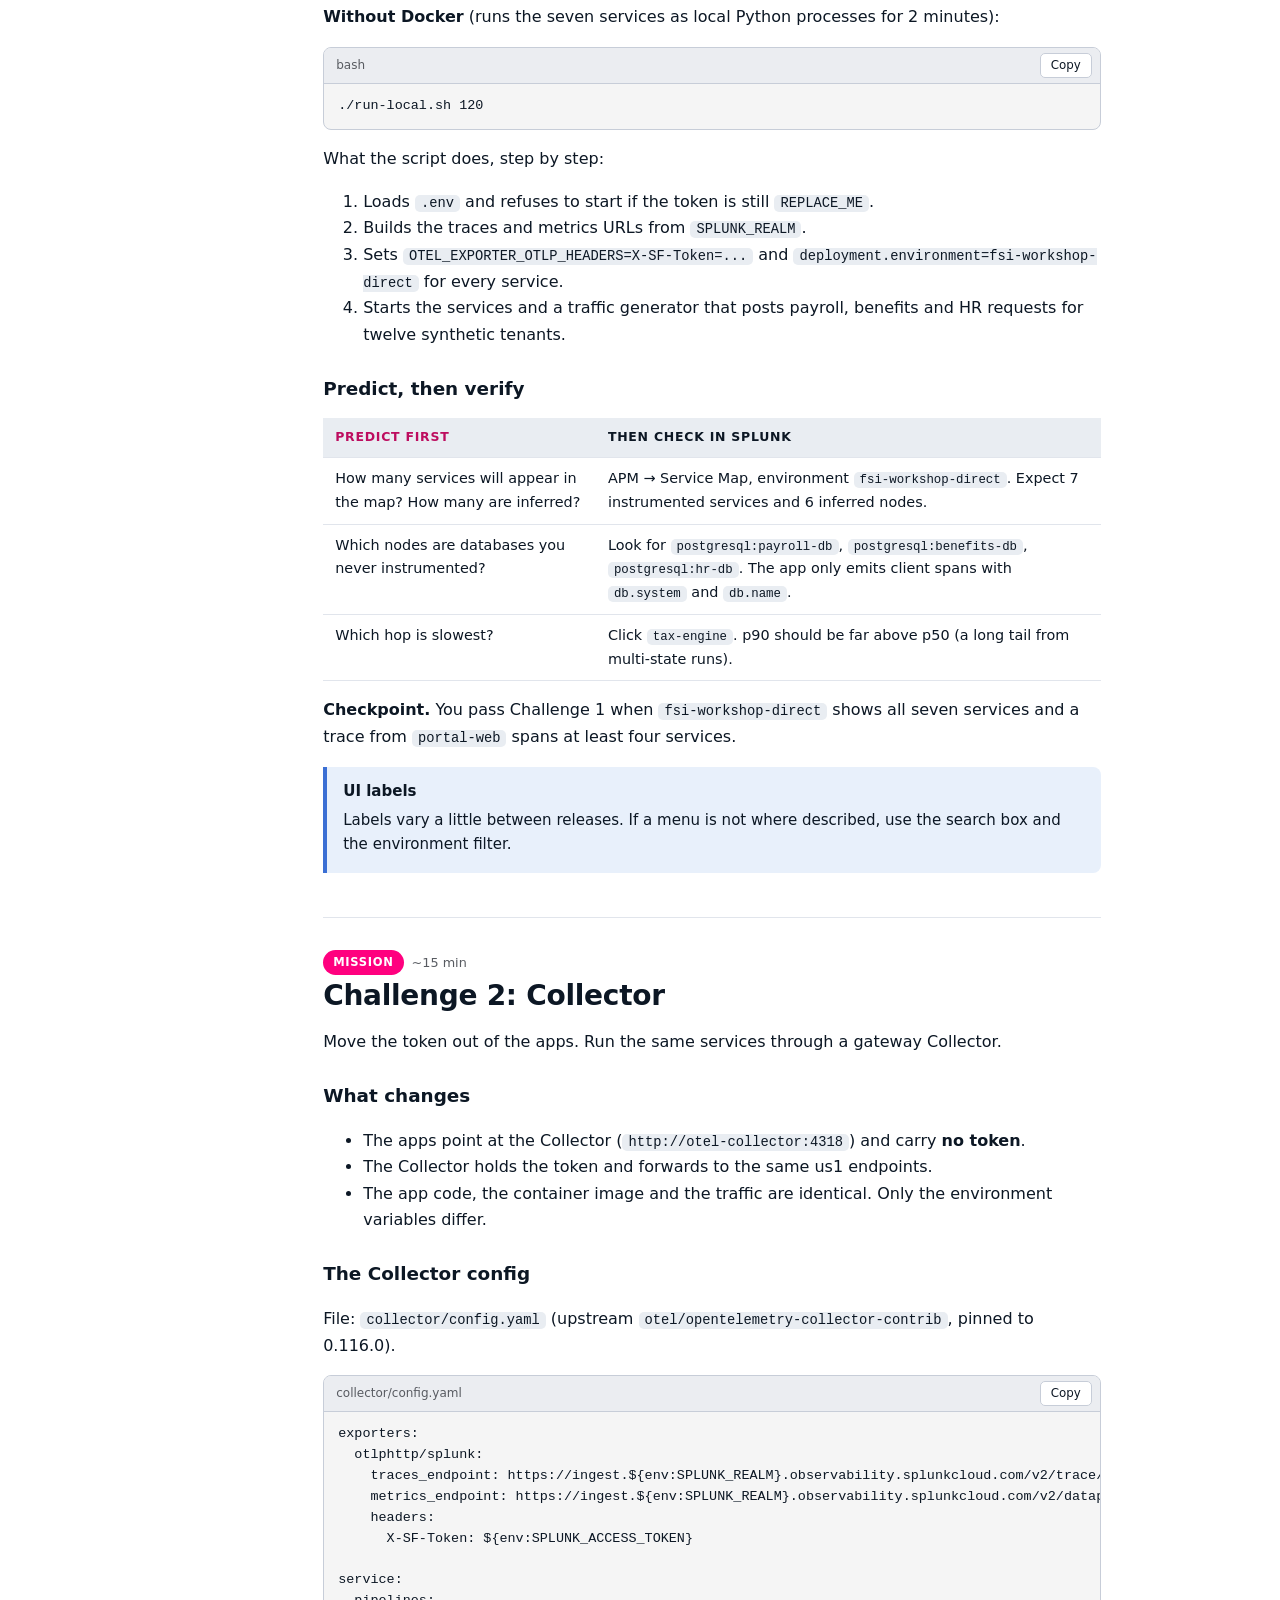
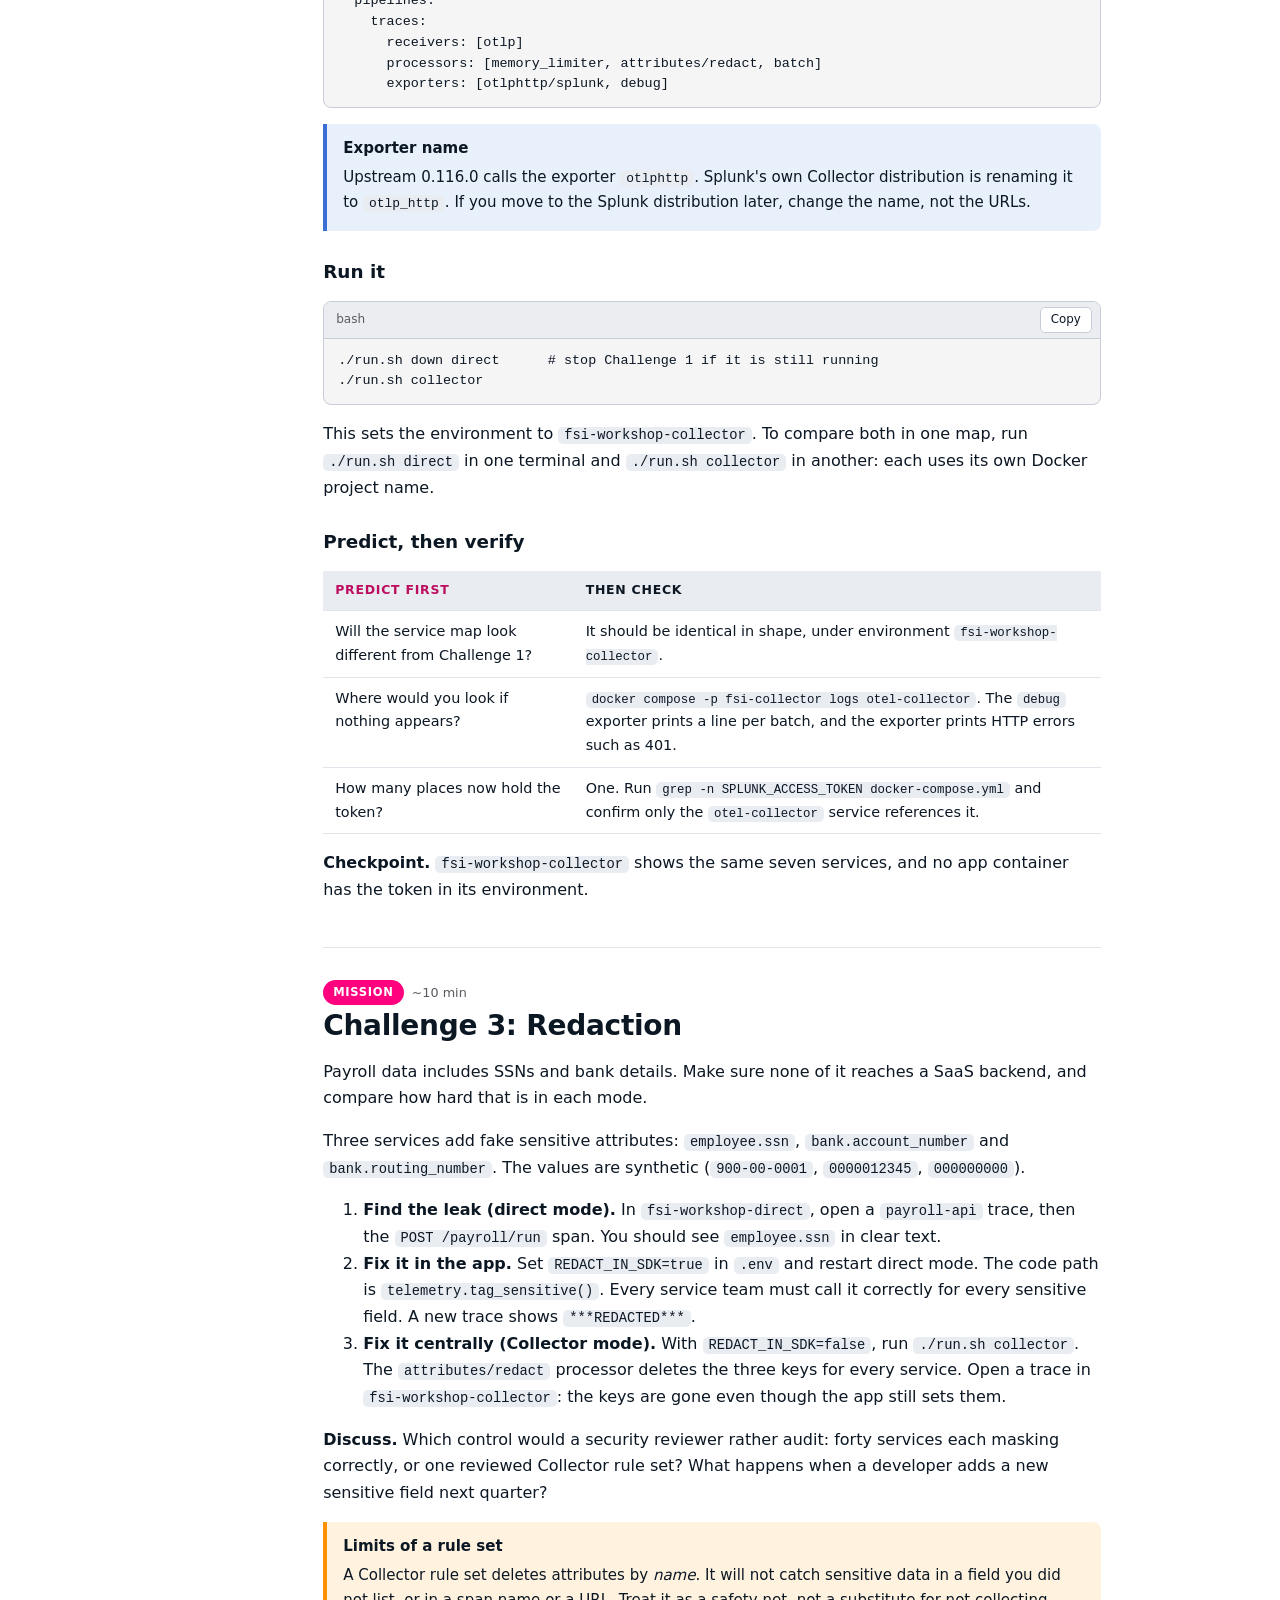
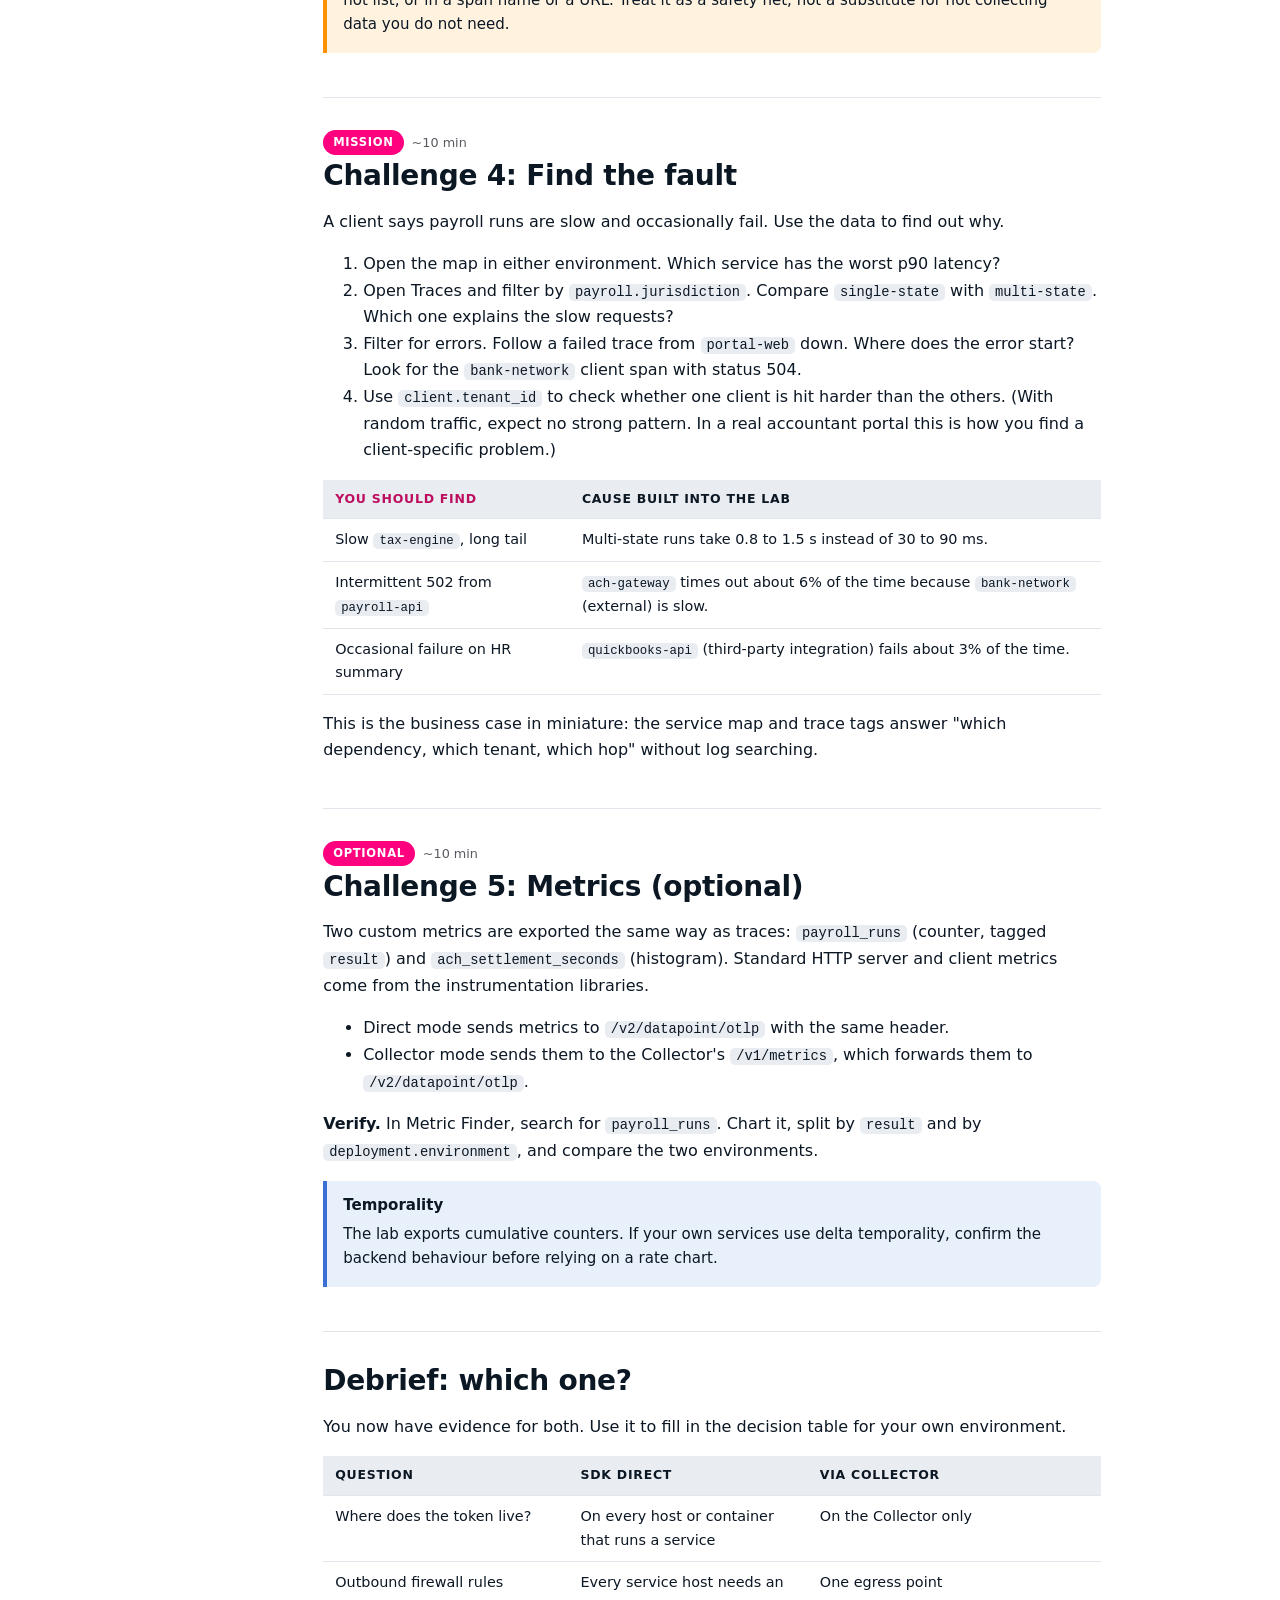
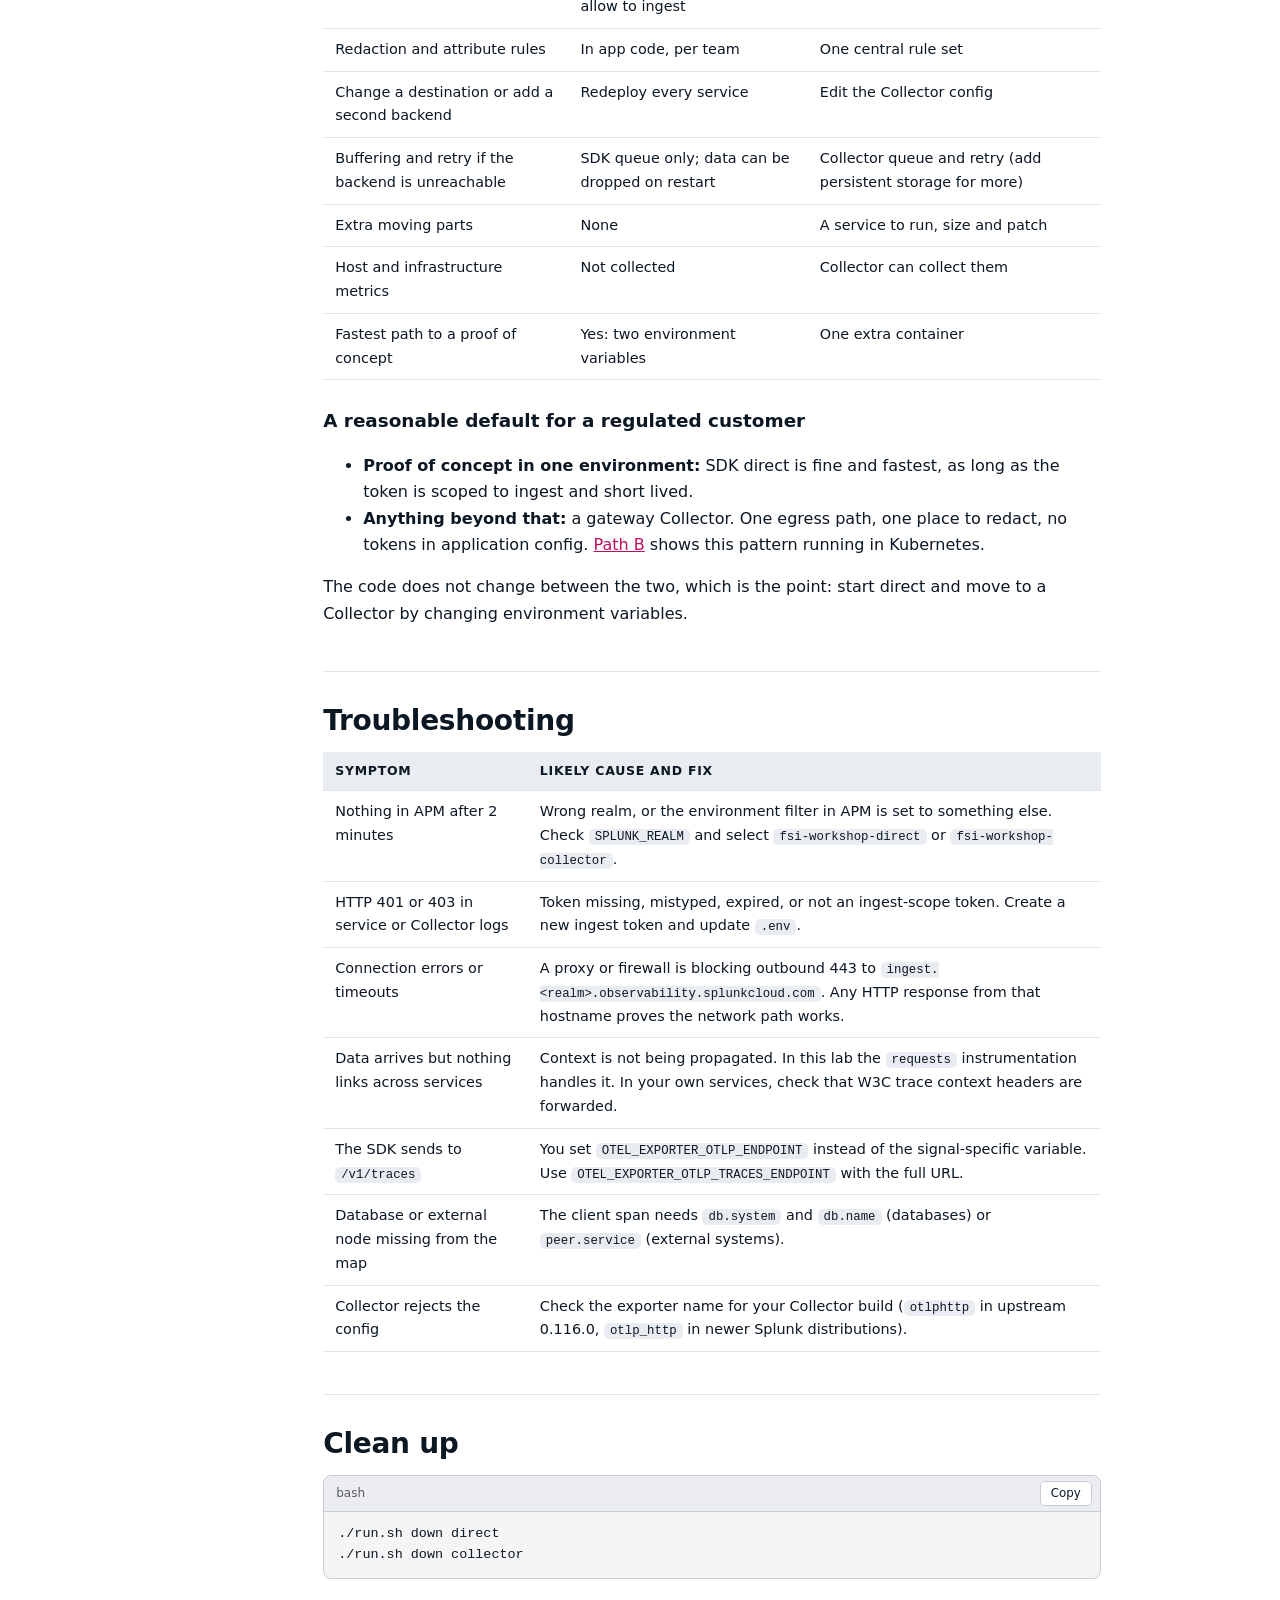
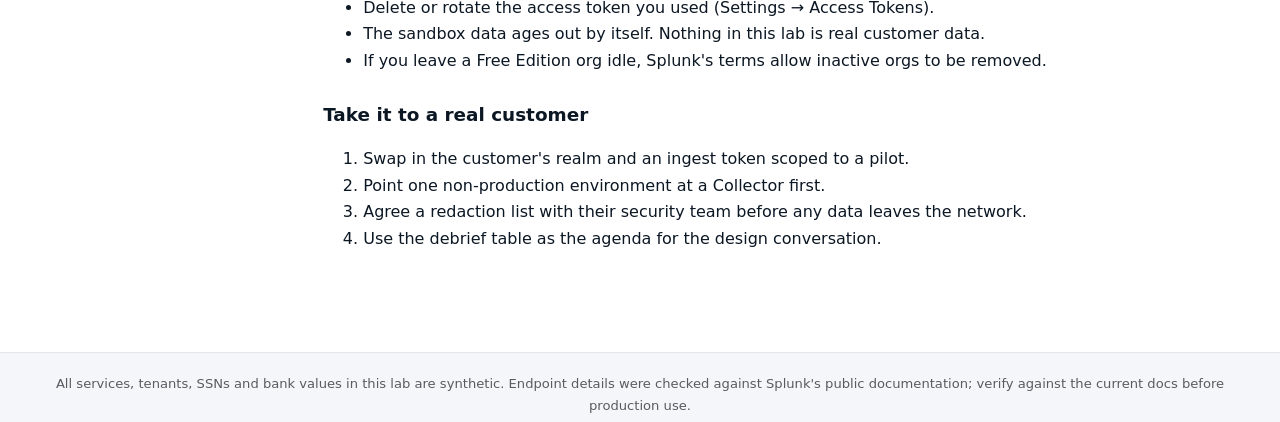
==== commit b183fb02: "Restyle guide to Splunk Workshop Theme; add Path B Kubernetes demo page Co-Authored-By: Claude Sonne" ====
--- a/docs/index.html
+++ b/docs/index.html
@@ -4,69 +4,59 @@
 <meta charset="utf-8">
 <meta name="viewport" content="width=device-width, initial-scale=1">
 <title>Upstream OTel to Splunk Observability Cloud</title>
-<meta name="description" content="A hands-on challenge lab: send OpenTelemetry traces and metrics from an FSI payroll platform to Splunk Observability Cloud, first straight from the SDK, then through a Collector.">
+<meta name="description" content="A hands-on challenge lab: send OpenTelemetry traces and metrics from an FSI payroll platform to Splunk Observability Cloud, straight from the SDK or through a Collector, in Docker or Kubernetes.">
 <link rel="stylesheet" href="style.css">
 </head>
 <body>
-<header class="hero">
-  <div class="wrap">
-    <p class="eyebrow">Hands-on challenge lab · FSI · us1</p>
-    <h1>Upstream OTel to Splunk Observability Cloud</h1>
-    <p class="lede">Your payroll platform already speaks OpenTelemetry. Should each service send straight to Splunk, or should everything go through a Collector? Run both against a live org, then decide with evidence.</p>
-    <p class="meta">About 60 minutes · Docker or Python 3 · a Splunk Observability Cloud org · all data synthetic</p>
+<a class="skip-link" href="#content">Skip to content</a>
+<header class="site-header"><div class="site-header__inner">
+  <a class="brand" href="index.html"><span class="brand__mark">splunk&gt;</span><span class="brand__tag">upstream otel lab</span></a>
+  <div class="header-actions">
+    <a class="header-link header-link--primary" href="https://app.us1.signalfx.com/#/home" target="_blank" rel="noopener noreferrer">Observability Cloud (US1)</a>
+    <a class="header-link" href="kubernetes.html">Path B: Kubernetes</a>
+    <button type="button" class="theme-toggle" id="themeToggle" aria-label="Toggle light or dark theme">&#9681;</button>
   </div>
-</header>
-
-<div class="wrap layout">
-<nav class="toc" aria-label="Contents">
-  <strong>Contents</strong>
-  <a href="#briefing">0 · Briefing</a>
-  <a href="#prereqs">1 · Before you start</a>
-  <a href="#endpoints">2 · us1 endpoint sheet</a>
-  <a href="#c1">3 · Challenge 1: SDK direct</a>
-  <a href="#c2">4 · Challenge 2: Collector</a>
-  <a href="#c3">5 · Challenge 3: Redaction</a>
-  <a href="#c4">6 · Challenge 4: Find the fault</a>
-  <a href="#c5">7 · Challenge 5: Metrics</a>
-  <a href="#debrief">8 · Debrief: which one?</a>
-  <a href="#trouble">9 · Troubleshooting</a>
-  <a href="#cleanup">10 · Clean up</a>
-</nav>
-
-<main>
-
-<section id="briefing">
-<h2>0 · Briefing</h2>
-<p><strong>The customer.</strong> Northstar Payroll (fictional) runs payroll, benefits and HR services. OpenTelemetry is already instrumented across most of the stack. They have an endpoint and a token and want to see traces in Splunk Observability Cloud.</p>
-<p><strong>The question.</strong> Two valid designs:</p>
-<div class="two">
-  <figure>
-    <svg viewBox="0 0 360 150" role="img" aria-label="Services send OTLP directly to Splunk ingest">
-      <rect x="10" y="20" width="110" height="26" rx="5" class="box"/><text x="65" y="38" class="t">service A</text>
-      <rect x="10" y="62" width="110" height="26" rx="5" class="box"/><text x="65" y="80" class="t">service B</text>
-      <rect x="10" y="104" width="110" height="26" rx="5" class="box"/><text x="65" y="122" class="t">service C</text>
-      <rect x="250" y="55" width="100" height="40" rx="6" class="dest"/><text x="300" y="72" class="t">Splunk ingest</text><text x="300" y="87" class="t s">us1</text>
-      <path d="M120 33 L250 68 M120 75 L250 75 M120 117 L250 82" class="arrow"/>
-    </svg>
-    <figcaption><strong>A · SDK direct.</strong> Every service holds the token and exports to the ingest endpoint itself.</figcaption>
-  </figure>
-  <figure>
-    <svg viewBox="0 0 360 150" role="img" aria-label="Services send OTLP to a Collector which forwards to Splunk ingest">
-      <rect x="10" y="20" width="90" height="26" rx="5" class="box"/><text x="55" y="38" class="t">service A</text>
-      <rect x="10" y="62" width="90" height="26" rx="5" class="box"/><text x="55" y="80" class="t">service B</text>
-      <rect x="10" y="104" width="90" height="26" rx="5" class="box"/><text x="55" y="122" class="t">service C</text>
-      <rect x="140" y="52" width="90" height="46" rx="6" class="col"/><text x="185" y="72" class="t">Collector</text><text x="185" y="87" class="t s">redact · batch</text>
-      <rect x="265" y="55" width="90" height="40" rx="6" class="dest"/><text x="310" y="72" class="t">Splunk ingest</text><text x="310" y="87" class="t s">us1</text>
-      <path d="M100 33 L140 66 M100 75 L140 75 M100 117 L140 84 M230 75 L265 75" class="arrow"/>
-    </svg>
-    <figcaption><strong>B · Via Collector.</strong> Services send plain OTLP to a local gateway. Only the Collector holds the token.</figcaption>
-  </figure>
+</div></header>
+<div class="progress" aria-hidden="true"><div class="progress__bar" id="progressBar"></div></div>
+<div class="page">
+<aside class="sidebar" aria-label="Guide contents"><p class="sidebar__sub">Challenge lab</p><p class="sidebar__group">Start here</p><ul><li><a href="#overview"><span class="num num--dash">-</span>Overview</a></li><li><a href="#prereqs"><span class="num">1</span>Before you start</a></li><li><a href="#endpoints"><span class="num">2</span>us1 endpoint sheet</a></li></ul><p class="sidebar__group">Path A: Docker or local</p><ul><li><a href="#c1"><span class="num">3</span>SDK direct</a></li><li><a href="#c2"><span class="num">4</span>Via Collector</a></li><li><a href="#c3"><span class="num">5</span>Redaction</a></li><li><a href="#c4"><span class="num">6</span>Find the fault</a></li><li><a href="#c5"><span class="num">7</span>Metrics (optional)</a></li></ul><p class="sidebar__group">Wrap up</p><ul><li><a href="#debrief"><span class="num num--dash">-</span>Debrief: which one?</a></li><li><a href="#trouble"><span class="num num--dash">-</span>Troubleshooting</a></li><li><a href="#cleanup"><span class="num num--dash">-</span>Clean up</a></li></ul><p class="sidebar__group">Path B</p><ul><li><a href="kubernetes.html"><span class="num num--dash">-</span>Kubernetes demo &rarr;</a></li></ul></aside>
+<main id="content">
+<section id="overview">
+<p class="eyebrow">Hands-on challenge lab &middot; FSI &middot; us1</p>
+<h1>Upstream OTel to Splunk Observability Cloud</h1>
+<p class="lead">Your payroll platform already speaks OpenTelemetry. Should each service send straight to Splunk, or should everything go through a Collector? Run both against a live org, then decide with evidence.</p>
+<p class="muted">About 60 minutes &middot; Docker or Python 3 (Path A), or a Kubernetes cluster (Path B) &middot; a Splunk Observability Cloud org &middot; all data synthetic</p>
+
+<h3>Choose your path</h3>
+<div class="paths">
+  <a class="path-card" href="#prereqs"><span class="tag">Path A &middot; this page</span><h3>Docker or local Python</h3><p>A seven-service payroll app. Compare SDK-direct against a Collector, redact sensitive fields, and find a planted fault.</p></a>
+  <a class="path-card" href="kubernetes.html"><span class="tag">Path B &middot; Kubernetes</span><h3>OpenTelemetry Demo on Kubernetes</h3><p>The demo shown to the customer: the OTel Demo Helm chart with an in-cluster Collector sending to Splunk Observability Cloud.</p></a>
+</div>
+
+<h3>The customer</h3>
+<p>Northstar Payroll (fictional) runs payroll, benefits and HR services. OpenTelemetry is already instrumented across most of the stack. They have an endpoint and a token and want to see traces in Splunk Observability Cloud.</p>
+<h3>The question</h3>
+<p>There are two valid designs:</p>
+<div class="diagram-pair">
+<figure class="diagram"><svg viewBox="0 0 360 150" role="img" aria-label="Three services each send OTLP directly to Splunk ingest"><defs><marker id="ah" viewBox="0 0 10 10" refX="9" refY="5" markerWidth="7" markerHeight="7" orient="auto-start-reverse"><path d="M0 0 L10 5 L0 10 z" fill="currentColor" style="color:var(--ink-muted)"/></marker></defs>
+<rect x="10" y="18" width="110" height="28" rx="6" class="node"/><text x="65" y="37" class="lbl">service A</text>
+<rect x="10" y="60" width="110" height="28" rx="6" class="node"/><text x="65" y="79" class="lbl">service B</text>
+<rect x="10" y="102" width="110" height="28" rx="6" class="node"/><text x="65" y="121" class="lbl">service C</text>
+<rect x="245" y="53" width="105" height="44" rx="8" class="node-accent"/><text x="297" y="72" class="lbl">Splunk ingest</text><text x="297" y="87" class="sub">us1</text>
+<path d="M120 32 L243 66" class="arrow"/><path d="M120 74 L243 75" class="arrow"/><path d="M120 116 L243 84" class="arrow"/></svg><figcaption><strong>A &middot; SDK direct.</strong> Every service holds the token and exports to the ingest endpoint itself.</figcaption></figure>
+<figure class="diagram"><svg viewBox="0 0 360 150" role="img" aria-label="Three services send OTLP to a Collector which forwards to Splunk ingest"><defs><marker id="ah" viewBox="0 0 10 10" refX="9" refY="5" markerWidth="7" markerHeight="7" orient="auto-start-reverse"><path d="M0 0 L10 5 L0 10 z" fill="currentColor" style="color:var(--ink-muted)"/></marker></defs>
+<rect x="10" y="18" width="90" height="28" rx="6" class="node"/><text x="55" y="37" class="lbl">service A</text>
+<rect x="10" y="60" width="90" height="28" rx="6" class="node"/><text x="55" y="79" class="lbl">service B</text>
+<rect x="10" y="102" width="90" height="28" rx="6" class="node"/><text x="55" y="121" class="lbl">service C</text>
+<rect x="135" y="50" width="95" height="50" rx="8" class="node-warm"/><text x="182" y="72" class="lbl">Collector</text><text x="182" y="88" class="sub">redact, batch</text>
+<rect x="262" y="53" width="90" height="44" rx="8" class="node-accent"/><text x="307" y="72" class="lbl">Splunk ingest</text><text x="307" y="87" class="sub">us1</text>
+<path d="M100 32 L133 63" class="arrow"/><path d="M100 74 L133 75" class="arrow"/><path d="M100 116 L133 87" class="arrow"/><path d="M230 75 L260 75" class="arrow"/></svg><figcaption><strong>B &middot; Via Collector.</strong> Services send plain OTLP to a local gateway. Only the Collector holds the token.</figcaption></figure>
 </div>
 <p><strong>Your mission.</strong> Stand up the same seven-service app both ways, prove data lands in the right place, then answer: which design do you recommend to a regulated customer, and why?</p>
 
 <h3>The app you will run</h3>
 <p>Seven instrumented services plus six systems that appear as inferred nodes in the service map. The code is the same in both modes. Only environment variables change.</p>
-<pre class="plain">portal-web ─┬─► payroll-api ─┬─► tax-engine
+<pre class="tree">portal-web ─┬─► payroll-api ─┬─► tax-engine
             │                ├─► payroll-db          (inferred database)
             │                ├─► ach-gateway ─► bank-network   (inferred external)
             │                └─► notification-svc
@@ -75,113 +65,75 @@
             └─► hr-api ───────┬─► hr-db              (inferred database)
                               └─► quickbooks-api     (inferred, third party)</pre>
 <ul>
-  <li>Tenants are opaque ids (<code>tenant-0001</code> to <code>tenant-0012</code>), which is how a multi-client accountant portal would tag requests.</li>
-  <li>About 20% of runs are multi-state, which makes <code>tax-engine</code> slow. About 6% of ACH submissions time out at the bank.</li>
-  <li>Spans carry deliberately fake sensitive fields: <code>employee.ssn</code> (invalid 900- range), <code>bank.account_number</code> and <code>bank.routing_number</code> (zeros). You will redact them in Challenge 3.</li>
-</ul>
-<div class="note"><strong>Lab status.</strong> The SDK-direct path was run against a real us1 org and the data was confirmed in APM (all seven services and six inferred nodes). The Collector path is written to the same spec but has not yet been run end to end; treat Challenge 2 as the first live test of it.</div>
-</section>
-
-<section id="prereqs">
-<h2>1 · Before you start</h2>
+<li>Tenants are opaque ids (<code>tenant-0001</code> to <code>tenant-0012</code>), which is how a multi-client accountant portal would tag requests.</li>
+<li>About 20% of runs are multi-state, which makes <code>tax-engine</code> slow. About 6% of ACH submissions time out at the bank.</li>
+<li>Spans carry deliberately fake sensitive fields: <code>employee.ssn</code> (invalid 900- range), <code>bank.account_number</code> and <code>bank.routing_number</code> (zeros). You redact them in Challenge 3.</li>
+</ul>
+<div class="callout callout--info"><span class="callout__title">Lab status</span><p>The SDK-direct path was run against a real us1 org and the data was confirmed in APM (all seven services and six inferred nodes). The Collector path is written to the same spec but has not yet been run end to end; treat Challenge 2 as its first live test. Path B follows the Kubernetes demo guide step for step.</p></div>
+</section>
+<section id="prereqs"><div class="step-meta"><span class="step-time">~5 min</span></div><h2>Before you start</h2>
 <h3>You need</h3>
 <ul>
-  <li>A Splunk Observability Cloud org and its <strong>realm</strong>. This lab uses <code>us1</code>. Find yours under your profile in the UI.</li>
-  <li>An <strong>org access token with the INGEST scope</strong>. Settings → Access Tokens → New Token → scope <em>Ingest</em>. Nothing else is needed to send data. Do not use an API-scope token for ingest.</li>
-  <li>Either Docker (Desktop or Engine) <em>or</em> Python 3.10+.</li>
+<li>A Splunk Observability Cloud org and its <strong>realm</strong>. This lab uses <code>us1</code>. Find yours under your profile in the UI.</li>
+<li>An <strong>org access token with the INGEST scope</strong>: Settings &rarr; Access Tokens &rarr; New Token &rarr; scope <em>Ingest</em>. Nothing else is needed to send data. Do not use an API-scope token for ingest.</li>
+<li>Docker (Desktop or Engine) <em>or</em> Python 3.10+.</li>
 </ul>
 <h3>Get the lab</h3>
-<pre data-copy>git clone https://github.com/garrett-splunk/otel-uptream-fsi-guide.git
+<div class="code-block" data-copy><div class="code-block__header"><span>bash</span><button class="btn-copy" type="button">Copy</button></div><pre><code>git clone https://github.com/garrett-splunk/otel-uptream-fsi-guide.git
 cd otel-uptream-fsi-guide
-cp .env.example .env</pre>
+cp .env.example .env</code></pre></div>
 <h3>Where the token goes</h3>
 <p>Open <code>.env</code> and set the two values:</p>
-<pre data-copy>SPLUNK_REALM=us1
-SPLUNK_ACCESS_TOKEN=&lt;your ingest token&gt;</pre>
-<div class="warn"><strong>This repo is public.</strong> <code>.env</code> is git-ignored. Never paste a token into an HTML, YAML or script file, and never commit one. If a token leaks, rotate it in Settings → Access Tokens. Use a short-lived token for workshops.</div>
-</section>
-
-<section id="endpoints">
-<h2>2 · us1 endpoint sheet</h2>
+<div class="code-block" data-copy><div class="code-block__header"><span>.env</span><button class="btn-copy" type="button">Copy</button></div><pre><code>SPLUNK_REALM=us1
+SPLUNK_ACCESS_TOKEN=&lt;your ingest token&gt;</code></pre></div>
+<div class="callout callout--warning"><span class="callout__title">This repo is public</span><p><code>.env</code> is git-ignored. Never paste a token into an HTML, YAML or script file, and never commit one. If a token leaks, rotate it in Settings &rarr; Access Tokens. Use a short-lived token for workshops.</p></div>
+</section>
+<section id="endpoints"><h2>us1 endpoint sheet</h2>
 <p>Keep this open. Every challenge uses these values.</p>
-<table>
-  <thead><tr><th>Signal</th><th>Method</th><th>URL (realm <code>us1</code>)</th></tr></thead>
-  <tbody>
-    <tr><td>Traces</td><td><code>POST</code> OTLP/HTTP protobuf</td><td><code>https://ingest.us1.observability.splunkcloud.com/v2/trace/otlp</code></td></tr>
-    <tr><td>Metrics</td><td><code>POST</code> OTLP/HTTP protobuf</td><td><code>https://ingest.us1.observability.splunkcloud.com/v2/datapoint/otlp</code></td></tr>
-    <tr><td>Auth header</td><td>HTTP header on every request</td><td><code>X-SF-Token: &lt;ingest token&gt;</code></td></tr>
-    <tr><td>Collector listens</td><td>inside the lab network</td><td><code>http://otel-collector:4318/v1/traces</code> and <code>/v1/metrics</code> (gRPC on 4317)</td></tr>
-  </tbody>
-</table>
-<ul>
-  <li>Splunk accepts the older <code>ingest.us1.signalfx.com</code> hostname as well as <code>ingest.us1.observability.splunkcloud.com</code>. Use the newer one for new work. For another realm, replace <code>us1</code> everywhere.</li>
-  <li>The firewall rule an FSI network team needs is one outbound HTTPS (443) allow to <code>ingest.&lt;realm&gt;.observability.splunkcloud.com</code>. In SDK-direct mode it applies to every host that runs a service. In Collector mode it applies only to the Collector host.</li>
-  <li>Splunk Observability Cloud also accepts gRPC on <code>ingest.&lt;realm&gt;.signalfx.com:443</code> for traces. This lab uses OTLP/HTTP.</li>
-</ul>
-<p class="src">Sources: Splunk docs, <a href="https://help.splunk.com/en/splunk-observability-cloud/manage-data/splunk-distribution-of-the-opentelemetry-collector/get-started-with-the-splunk-distribution-of-the-opentelemetry-collector/collector-components/exporters/otlphttp-exporter">OTLP/HTTP exporter</a> and <a href="https://help.splunk.com/splunk-observability-cloud/manage-data/other-data-ingestion-methods/other-data-ingestion-methods/send-traces-to-splunk-observability-cloud-using-the-grpc-endpoint">Send traces using the gRPC endpoint</a>.</p>
-</section>
-
-<section id="c1">
-<h2>3 · Challenge 1: SDK direct</h2>
-<p><span class="badge">Mission</span> Get all seven services sending straight to us1, with no Collector anywhere.</p>
-
+<div class="table-wrap"><table class=""><thead><tr><th>Signal</th><th>Method</th><th>URL (realm <code>us1</code>)</th></tr></thead><tbody><tr><td>Traces</td><td><code>POST</code> OTLP/HTTP protobuf</td><td><code>https://ingest.us1.observability.splunkcloud.com/v2/trace/otlp</code></td></tr><tr><td>Metrics</td><td><code>POST</code> OTLP/HTTP protobuf</td><td><code>https://ingest.us1.observability.splunkcloud.com/v2/datapoint/otlp</code></td></tr><tr><td>Auth header</td><td>HTTP header on every request</td><td><code>X-SF-Token: &lt;ingest token&gt;</code></td></tr><tr><td>Collector listens</td><td>inside the lab network</td><td><code>http://otel-collector:4318/v1/traces</code> and <code>/v1/metrics</code> (gRPC on 4317)</td></tr></tbody></table></div>
+<ul>
+<li>Splunk accepts the older <code>ingest.us1.signalfx.com</code> hostname as well as <code>ingest.us1.observability.splunkcloud.com</code>. Use the newer one for new work. For another realm, replace <code>us1</code> everywhere.</li>
+<li>The firewall rule an FSI network team needs is one outbound HTTPS (443) allow to <code>ingest.&lt;realm&gt;.observability.splunkcloud.com</code>. In SDK-direct mode it applies to every host that runs a service. In Collector mode it applies only to the Collector host.</li>
+<li>Splunk Observability Cloud also accepts gRPC for traces on <code>ingest.&lt;realm&gt;.signalfx.com:443</code>. This lab uses OTLP/HTTP.</li>
+</ul>
+<p class="muted">Sources: Splunk docs, <a href="https://help.splunk.com/en/splunk-observability-cloud/manage-data/splunk-distribution-of-the-opentelemetry-collector/get-started-with-the-splunk-distribution-of-the-opentelemetry-collector/collector-components/exporters/otlphttp-exporter">OTLP/HTTP exporter</a> and <a href="https://help.splunk.com/splunk-observability-cloud/manage-data/other-data-ingestion-methods/other-data-ingestion-methods/send-traces-to-splunk-observability-cloud-using-the-grpc-endpoint">Send traces using the gRPC endpoint</a>.</p>
+</section>
+<section id="c1"><div class="step-meta"><span class="step-badge">Mission</span><span class="step-time">~15 min</span></div><h2>Challenge 1: SDK direct</h2>
+<p>Get all seven services sending straight to us1, with no Collector anywhere.</p>
 <h3>How it is wired</h3>
 <p>The services use the <strong>upstream</strong> OpenTelemetry Python SDK, not a Splunk distribution. The exporter reads standard OTel environment variables, so nothing about Splunk is in the code:</p>
-<pre class="plain">app/telemetry.py   →  OTLPSpanExporter()  and  OTLPMetricExporter()   (no arguments)</pre>
-<table>
-  <thead><tr><th>Variable</th><th>Value in direct mode</th></tr></thead>
-  <tbody>
-    <tr><td><code>OTEL_EXPORTER_OTLP_PROTOCOL</code></td><td><code>http/protobuf</code></td></tr>
-    <tr><td><code>OTEL_EXPORTER_OTLP_TRACES_ENDPOINT</code></td><td><code>https://ingest.us1.observability.splunkcloud.com/v2/trace/otlp</code></td></tr>
-    <tr><td><code>OTEL_EXPORTER_OTLP_METRICS_ENDPOINT</code></td><td><code>https://ingest.us1.observability.splunkcloud.com/v2/datapoint/otlp</code></td></tr>
-    <tr><td><code>OTEL_EXPORTER_OTLP_HEADERS</code></td><td><code>X-SF-Token=&lt;your ingest token&gt;</code></td></tr>
-    <tr><td><code>OTEL_SERVICE_NAME</code></td><td>one per service, for example <code>payroll-api</code></td></tr>
-    <tr><td><code>OTEL_RESOURCE_ATTRIBUTES</code></td><td><code>deployment.environment=fsi-workshop-direct,service.version=1.0.0</code></td></tr>
-  </tbody>
-</table>
-<div class="note"><strong>Why the full URLs matter.</strong> When you set the <em>signal-specific</em> variable (<code>..._TRACES_ENDPOINT</code>), the SDK uses it exactly as written. If you set only the generic <code>OTEL_EXPORTER_OTLP_ENDPOINT</code>, the SDK appends <code>/v1/traces</code>, which is not Splunk's ingest path. That is the most common reason direct export silently fails.</div>
+<div class="code-block"><div class="code-block__header"><span>code</span></div><pre><code>app/telemetry.py  -&gt;  OTLPSpanExporter()  and  OTLPMetricExporter()   (no arguments)</code></pre></div>
+<div class="table-wrap"><table class=""><thead><tr><th>Variable</th><th>Value in direct mode</th></tr></thead><tbody><tr><td><code>OTEL_EXPORTER_OTLP_PROTOCOL</code></td><td><code>http/protobuf</code></td></tr><tr><td><code>OTEL_EXPORTER_OTLP_TRACES_ENDPOINT</code></td><td><code>https://ingest.us1.observability.splunkcloud.com/v2/trace/otlp</code></td></tr><tr><td><code>OTEL_EXPORTER_OTLP_METRICS_ENDPOINT</code></td><td><code>https://ingest.us1.observability.splunkcloud.com/v2/datapoint/otlp</code></td></tr><tr><td><code>OTEL_EXPORTER_OTLP_HEADERS</code></td><td><code>X-SF-Token=&lt;your ingest token&gt;</code></td></tr><tr><td><code>OTEL_SERVICE_NAME</code></td><td>one per service, for example <code>payroll-api</code></td></tr><tr><td><code>OTEL_RESOURCE_ATTRIBUTES</code></td><td><code>deployment.environment=fsi-workshop-direct,service.version=1.0.0</code></td></tr></tbody></table></div>
+<div class="callout callout--tip"><span class="callout__title">Why the full URLs matter</span><p>When you set the <em>signal-specific</em> variable (<code>..._TRACES_ENDPOINT</code>), the SDK uses it exactly as written. If you set only the generic <code>OTEL_EXPORTER_OTLP_ENDPOINT</code>, the SDK appends <code>/v1/traces</code>, which is not Splunk's ingest path. That is the most common reason direct export silently fails.</p></div>
 <p><code>deployment.environment</code> is what puts the data under an environment in APM. Leave it out and the services show up without a usable environment filter.</p>
-
 <h3>Run it</h3>
 <p><strong>With Docker:</strong></p>
-<pre data-copy>./run.sh direct</pre>
+<div class="code-block" data-copy><div class="code-block__header"><span>bash</span><button class="btn-copy" type="button">Copy</button></div><pre><code>./run.sh direct</code></pre></div>
 <p><strong>Without Docker</strong> (runs the seven services as local Python processes for 2 minutes):</p>
-<pre data-copy>./run-local.sh 120</pre>
+<div class="code-block" data-copy><div class="code-block__header"><span>bash</span><button class="btn-copy" type="button">Copy</button></div><pre><code>./run-local.sh 120</code></pre></div>
 <p>What the script does, step by step:</p>
 <ol>
-  <li>Loads <code>.env</code> and refuses to start if the token is still <code>REPLACE_ME</code>.</li>
-  <li>Builds the traces and metrics URLs from <code>SPLUNK_REALM</code>.</li>
-  <li>Sets <code>OTEL_EXPORTER_OTLP_HEADERS=X-SF-Token=...</code> and <code>deployment.environment=fsi-workshop-direct</code> for every service.</li>
-  <li>Starts the services and a traffic generator that posts payroll, benefits and HR requests for twelve synthetic tenants.</li>
-</ol>
-
+<li>Loads <code>.env</code> and refuses to start if the token is still <code>REPLACE_ME</code>.</li>
+<li>Builds the traces and metrics URLs from <code>SPLUNK_REALM</code>.</li>
+<li>Sets <code>OTEL_EXPORTER_OTLP_HEADERS=X-SF-Token=...</code> and <code>deployment.environment=fsi-workshop-direct</code> for every service.</li>
+<li>Starts the services and a traffic generator that posts payroll, benefits and HR requests for twelve synthetic tenants.</li>
+</ol>
 <h3>Predict, then verify</h3>
-<table class="pv">
-  <thead><tr><th>Predict first</th><th>Then check in Splunk</th></tr></thead>
-  <tbody>
-    <tr><td>How many services will appear in the map? How many are inferred?</td><td>APM → Service Map, environment <code>fsi-workshop-direct</code>. Expect 7 instrumented services and 6 inferred nodes.</td></tr>
-    <tr><td>Which two nodes are databases you never instrumented?</td><td>Look for <code>postgresql:payroll-db</code>, <code>postgresql:benefits-db</code>, <code>postgresql:hr-db</code>. The app only emits client spans with <code>db.system</code> and <code>db.name</code>.</td></tr>
-    <tr><td>Which hop is slowest?</td><td>Click <code>tax-engine</code>. p90 should be far above p50 (a long tail from multi-state runs).</td></tr>
-  </tbody>
-</table>
-<p><strong>Checkpoint.</strong> You pass Challenge 1 when the environment <code>fsi-workshop-direct</code> shows all seven services and a trace from <code>portal-web</code> spans at least four services.</p>
-<div class="note">UI labels vary a little between releases. If a menu is not where described, use the search box and the environment filter.</div>
-</section>
-
-<section id="c2">
-<h2>4 · Challenge 2: Collector</h2>
-<p><span class="badge">Mission</span> Move the token out of the apps. Run the same services through a gateway Collector.</p>
-
+<div class="table-wrap"><table class="pv"><thead><tr><th>Predict first</th><th>Then check in Splunk</th></tr></thead><tbody><tr><td>How many services will appear in the map? How many are inferred?</td><td>APM &rarr; Service Map, environment <code>fsi-workshop-direct</code>. Expect 7 instrumented services and 6 inferred nodes.</td></tr><tr><td>Which nodes are databases you never instrumented?</td><td>Look for <code>postgresql:payroll-db</code>, <code>postgresql:benefits-db</code>, <code>postgresql:hr-db</code>. The app only emits client spans with <code>db.system</code> and <code>db.name</code>.</td></tr><tr><td>Which hop is slowest?</td><td>Click <code>tax-engine</code>. p90 should be far above p50 (a long tail from multi-state runs).</td></tr></tbody></table></div>
+<p><strong>Checkpoint.</strong> You pass Challenge 1 when <code>fsi-workshop-direct</code> shows all seven services and a trace from <code>portal-web</code> spans at least four services.</p>
+<div class="callout"><span class="callout__title">UI labels</span><p>Labels vary a little between releases. If a menu is not where described, use the search box and the environment filter.</p></div>
+</section>
+<section id="c2"><div class="step-meta"><span class="step-badge">Mission</span><span class="step-time">~15 min</span></div><h2>Challenge 2: Collector</h2>
+<p>Move the token out of the apps. Run the same services through a gateway Collector.</p>
 <h3>What changes</h3>
 <ul>
-  <li>The apps point at the Collector (<code>http://otel-collector:4318</code>) and carry <strong>no token</strong>.</li>
-  <li>The Collector holds the token and forwards to the same us1 endpoints.</li>
-  <li>The app code, the container image and the traffic are identical. Only the environment variables differ.</li>
-</ul>
-
+<li>The apps point at the Collector (<code>http://otel-collector:4318</code>) and carry <strong>no token</strong>.</li>
+<li>The Collector holds the token and forwards to the same us1 endpoints.</li>
+<li>The app code, the container image and the traffic are identical. Only the environment variables differ.</li>
+</ul>
 <h3>The Collector config</h3>
 <p>File: <code>collector/config.yaml</code> (upstream <code>otel/opentelemetry-collector-contrib</code>, pinned to 0.116.0).</p>
-<pre data-copy>exporters:
+<div class="code-block" data-copy><div class="code-block__header"><span>collector/config.yaml</span><button class="btn-copy" type="button">Copy</button></div><pre><code>exporters:
   otlphttp/splunk:
     traces_endpoint: https://ingest.${env:SPLUNK_REALM}.observability.splunkcloud.com/v2/trace/otlp
     metrics_endpoint: https://ingest.${env:SPLUNK_REALM}.observability.splunkcloud.com/v2/datapoint/otlp
@@ -193,135 +145,80 @@
     traces:
       receivers: [otlp]
       processors: [memory_limiter, attributes/redact, batch]
-      exporters: [otlphttp/splunk, debug]</pre>
-<div class="note"><strong>Exporter name.</strong> Upstream 0.116.0 calls the exporter <code>otlphttp</code>. Splunk's own Collector distribution is renaming it to <code>otlp_http</code>. If you switch to the Splunk distribution later, change the name, not the URLs.</div>
-
+      exporters: [otlphttp/splunk, debug]</code></pre></div>
+<div class="callout"><span class="callout__title">Exporter name</span><p>Upstream 0.116.0 calls the exporter <code>otlphttp</code>. Splunk's own Collector distribution is renaming it to <code>otlp_http</code>. If you move to the Splunk distribution later, change the name, not the URLs.</p></div>
 <h3>Run it</h3>
-<pre data-copy>./run.sh down direct      # stop Challenge 1 if it is still running
-./run.sh collector</pre>
-<p>This sets the environment to <code>fsi-workshop-collector</code>. You can run both modes side by side if you want to compare them in one map: use <code>./run.sh direct</code> in one terminal and <code>./run.sh collector</code> in another, since each uses its own Docker project name.</p>
-
+<div class="code-block" data-copy><div class="code-block__header"><span>bash</span><button class="btn-copy" type="button">Copy</button></div><pre><code>./run.sh down direct      # stop Challenge 1 if it is still running
+./run.sh collector</code></pre></div>
+<p>This sets the environment to <code>fsi-workshop-collector</code>. To compare both in one map, run <code>./run.sh direct</code> in one terminal and <code>./run.sh collector</code> in another: each uses its own Docker project name.</p>
 <h3>Predict, then verify</h3>
-<table class="pv">
-  <thead><tr><th>Predict first</th><th>Then check</th></tr></thead>
-  <tbody>
-    <tr><td>Will the service map look different from Challenge 1?</td><td>It should be identical in shape, under environment <code>fsi-workshop-collector</code>.</td></tr>
-    <tr><td>Where would you look if nothing appears?</td><td><code>docker compose -p fsi-collector logs otel-collector</code>. The <code>debug</code> exporter prints a line per batch, and the exporter prints HTTP errors such as 401.</td></tr>
-    <tr><td>How many places now hold the token?</td><td>One. Run <code>grep -r SPLUNK_ACCESS_TOKEN docker-compose.yml</code> and confirm only the <code>otel-collector</code> service references it.</td></tr>
-  </tbody>
-</table>
-<p><strong>Checkpoint.</strong> Environment <code>fsi-workshop-collector</code> shows the same seven services, and no app container has the token in its environment.</p>
-</section>
-
-<section id="c3">
-<h2>5 · Challenge 3: Redaction</h2>
-<p><span class="badge">Mission</span> Payroll data includes SSNs and bank details. Make sure none of it reaches a SaaS backend, and compare how hard that is in each mode.</p>
+<div class="table-wrap"><table class="pv"><thead><tr><th>Predict first</th><th>Then check</th></tr></thead><tbody><tr><td>Will the service map look different from Challenge 1?</td><td>It should be identical in shape, under environment <code>fsi-workshop-collector</code>.</td></tr><tr><td>Where would you look if nothing appears?</td><td><code>docker compose -p fsi-collector logs otel-collector</code>. The <code>debug</code> exporter prints a line per batch, and the exporter prints HTTP errors such as 401.</td></tr><tr><td>How many places now hold the token?</td><td>One. Run <code>grep -n SPLUNK_ACCESS_TOKEN docker-compose.yml</code> and confirm only the <code>otel-collector</code> service references it.</td></tr></tbody></table></div>
+<p><strong>Checkpoint.</strong> <code>fsi-workshop-collector</code> shows the same seven services, and no app container has the token in its environment.</p>
+</section>
+<section id="c3"><div class="step-meta"><span class="step-badge">Mission</span><span class="step-time">~10 min</span></div><h2>Challenge 3: Redaction</h2>
+<p>Payroll data includes SSNs and bank details. Make sure none of it reaches a SaaS backend, and compare how hard that is in each mode.</p>
 <p>Three services add fake sensitive attributes: <code>employee.ssn</code>, <code>bank.account_number</code> and <code>bank.routing_number</code>. The values are synthetic (<code>900-00-0001</code>, <code>0000012345</code>, <code>000000000</code>).</p>
 <ol>
-  <li><strong>Find the leak (direct mode).</strong> In <code>fsi-workshop-direct</code>, open any <code>payroll-api</code> trace, then the span for <code>POST /payroll/run</code>. You should see <code>employee.ssn</code> in clear text.</li>
-  <li><strong>Fix it in the app.</strong> Set <code>REDACT_IN_SDK=true</code> in <code>.env</code> and restart direct mode. The code path is <code>telemetry.tag_sensitive()</code>. Every service team must call it correctly for every sensitive field. Check a new trace: the value is <code>***REDACTED***</code>.</li>
-  <li><strong>Fix it centrally (Collector mode).</strong> With <code>REDACT_IN_SDK=false</code>, run <code>./run.sh collector</code>. The <code>attributes/redact</code> processor deletes the three keys for every service. Open a trace in <code>fsi-workshop-collector</code>: the keys are gone, even though the app still sets them.</li>
+<li><strong>Find the leak (direct mode).</strong> In <code>fsi-workshop-direct</code>, open a <code>payroll-api</code> trace, then the <code>POST /payroll/run</code> span. You should see <code>employee.ssn</code> in clear text.</li>
+<li><strong>Fix it in the app.</strong> Set <code>REDACT_IN_SDK=true</code> in <code>.env</code> and restart direct mode. The code path is <code>telemetry.tag_sensitive()</code>. Every service team must call it correctly for every sensitive field. A new trace shows <code>***REDACTED***</code>.</li>
+<li><strong>Fix it centrally (Collector mode).</strong> With <code>REDACT_IN_SDK=false</code>, run <code>./run.sh collector</code>. The <code>attributes/redact</code> processor deletes the three keys for every service. Open a trace in <code>fsi-workshop-collector</code>: the keys are gone even though the app still sets them.</li>
 </ol>
 <p><strong>Discuss.</strong> Which control would a security reviewer rather audit: forty services each masking correctly, or one reviewed Collector rule set? What happens when a developer adds a new sensitive field next quarter?</p>
-<div class="warn">A Collector rule set deletes attributes by <em>name</em>. It will not catch sensitive data in a field you did not list, or in a span name or a URL. Treat it as a safety net, not a substitute for not collecting data you do not need.</div>
-</section>
-
-<section id="c4">
-<h2>6 · Challenge 4: Find the fault</h2>
-<p><span class="badge">Mission</span> A client says payroll runs are slow and occasionally fail. Use the data to find out why.</p>
-<ol>
-  <li>Open the map in either environment. Which service has the worst p90 latency?</li>
-  <li>Open Traces and filter by <code>payroll.jurisdiction</code>. Compare <code>single-state</code> against <code>multi-state</code>. Which one explains the slow requests?</li>
-  <li>Filter for errors. Follow a failed trace from <code>portal-web</code> down. Where does the error start? Look for the <code>bank-network</code> client span with status 504.</li>
-  <li>Use <code>client.tenant_id</code> to check whether one client is hit harder than the others. (With random traffic, expect no strong pattern. In a real accountant portal this is how you would find a client-specific problem.)</li>
-</ol>
-<table class="pv">
-  <thead><tr><th>You should find</th><th>Cause built into the lab</th></tr></thead>
-  <tbody>
-    <tr><td>Slow <code>tax-engine</code>, long tail</td><td>Multi-state runs take 0.8 to 1.5 s instead of 30 to 90 ms.</td></tr>
-    <tr><td>Intermittent 502 from <code>payroll-api</code></td><td><code>ach-gateway</code> times out about 6% of the time because <code>bank-network</code> (external) is slow.</td></tr>
-    <tr><td>Occasional failure on HR summary</td><td><code>quickbooks-api</code> (third-party integration) fails about 3% of the time.</td></tr>
-  </tbody>
-</table>
+<div class="callout callout--warning"><span class="callout__title">Limits of a rule set</span><p>A Collector rule set deletes attributes by <em>name</em>. It will not catch sensitive data in a field you did not list, or in a span name or a URL. Treat it as a safety net, not a substitute for not collecting data you do not need.</p></div>
+</section>
+<section id="c4"><div class="step-meta"><span class="step-badge">Mission</span><span class="step-time">~10 min</span></div><h2>Challenge 4: Find the fault</h2>
+<p>A client says payroll runs are slow and occasionally fail. Use the data to find out why.</p>
+<ol>
+<li>Open the map in either environment. Which service has the worst p90 latency?</li>
+<li>Open Traces and filter by <code>payroll.jurisdiction</code>. Compare <code>single-state</code> with <code>multi-state</code>. Which one explains the slow requests?</li>
+<li>Filter for errors. Follow a failed trace from <code>portal-web</code> down. Where does the error start? Look for the <code>bank-network</code> client span with status 504.</li>
+<li>Use <code>client.tenant_id</code> to check whether one client is hit harder than the others. (With random traffic, expect no strong pattern. In a real accountant portal this is how you find a client-specific problem.)</li>
+</ol>
+<div class="table-wrap"><table class="pv"><thead><tr><th>You should find</th><th>Cause built into the lab</th></tr></thead><tbody><tr><td>Slow <code>tax-engine</code>, long tail</td><td>Multi-state runs take 0.8 to 1.5 s instead of 30 to 90 ms.</td></tr><tr><td>Intermittent 502 from <code>payroll-api</code></td><td><code>ach-gateway</code> times out about 6% of the time because <code>bank-network</code> (external) is slow.</td></tr><tr><td>Occasional failure on HR summary</td><td><code>quickbooks-api</code> (third-party integration) fails about 3% of the time.</td></tr></tbody></table></div>
 <p>This is the business case in miniature: the service map and trace tags answer "which dependency, which tenant, which hop" without log searching.</p>
 </section>
-
-<section id="c5">
-<h2>7 · Challenge 5: Metrics (optional)</h2>
+<section id="c5"><div class="step-meta"><span class="step-badge">Optional</span><span class="step-time">~10 min</span></div><h2>Challenge 5: Metrics (optional)</h2>
 <p>Two custom metrics are exported the same way as traces: <code>payroll_runs</code> (counter, tagged <code>result</code>) and <code>ach_settlement_seconds</code> (histogram). Standard HTTP server and client metrics come from the instrumentation libraries.</p>
 <ul>
-  <li>Direct mode sends metrics to <code>/v2/datapoint/otlp</code> with the same header.</li>
-  <li>Collector mode sends them to the Collector's <code>/v1/metrics</code>, which forwards them to <code>/v2/datapoint/otlp</code>.</li>
-</ul>
-<p><strong>Verify.</strong> In Metric Finder, search for <code>payroll_runs</code>. Chart it, split by <code>result</code> and by the <code>deployment.environment</code> dimension. Compare the two environments.</p>
-<div class="note">The lab exports cumulative counters. If your own services use delta temporality, confirm the backend behaviour before relying on a rate chart.</div>
-</section>
-
-<section id="debrief">
-<h2>8 · Debrief: which one?</h2>
+<li>Direct mode sends metrics to <code>/v2/datapoint/otlp</code> with the same header.</li>
+<li>Collector mode sends them to the Collector's <code>/v1/metrics</code>, which forwards them to <code>/v2/datapoint/otlp</code>.</li>
+</ul>
+<p><strong>Verify.</strong> In Metric Finder, search for <code>payroll_runs</code>. Chart it, split by <code>result</code> and by <code>deployment.environment</code>, and compare the two environments.</p>
+<div class="callout"><span class="callout__title">Temporality</span><p>The lab exports cumulative counters. If your own services use delta temporality, confirm the backend behaviour before relying on a rate chart.</p></div>
+</section>
+<section id="debrief"><h2>Debrief: which one?</h2>
 <p>You now have evidence for both. Use it to fill in the decision table for your own environment.</p>
-<table>
-  <thead><tr><th>Question</th><th>SDK direct</th><th>Via Collector</th></tr></thead>
-  <tbody>
-    <tr><td>Where does the token live?</td><td>On every host or container that runs a service</td><td>On the Collector only</td></tr>
-    <tr><td>Outbound firewall rules</td><td>Every service host needs an allow to ingest</td><td>One egress point</td></tr>
-    <tr><td>Redaction and attribute rules</td><td>In app code, per team</td><td>One central rule set</td></tr>
-    <tr><td>Change a destination or add a second backend</td><td>Redeploy every service</td><td>Edit the Collector config</td></tr>
-    <tr><td>Buffering and retry if the backend is unreachable</td><td>SDK queue only; data can be dropped on restart</td><td>Collector queue and retry (add persistent storage for more)</td></tr>
-    <tr><td>Extra moving parts</td><td>None</td><td>A service to run, size and patch</td></tr>
-    <tr><td>Host and infra metrics</td><td>Not collected</td><td>Collector can collect them</td></tr>
-    <tr><td>Fastest path to a proof of concept</td><td>Yes: two env vars</td><td>One extra container</td></tr>
-  </tbody>
-</table>
+<div class="table-wrap"><table class=""><thead><tr><th>Question</th><th>SDK direct</th><th>Via Collector</th></tr></thead><tbody><tr><td>Where does the token live?</td><td>On every host or container that runs a service</td><td>On the Collector only</td></tr><tr><td>Outbound firewall rules</td><td>Every service host needs an allow to ingest</td><td>One egress point</td></tr><tr><td>Redaction and attribute rules</td><td>In app code, per team</td><td>One central rule set</td></tr><tr><td>Change a destination or add a second backend</td><td>Redeploy every service</td><td>Edit the Collector config</td></tr><tr><td>Buffering and retry if the backend is unreachable</td><td>SDK queue only; data can be dropped on restart</td><td>Collector queue and retry (add persistent storage for more)</td></tr><tr><td>Extra moving parts</td><td>None</td><td>A service to run, size and patch</td></tr><tr><td>Host and infrastructure metrics</td><td>Not collected</td><td>Collector can collect them</td></tr><tr><td>Fastest path to a proof of concept</td><td>Yes: two environment variables</td><td>One extra container</td></tr></tbody></table></div>
 <h3>A reasonable default for a regulated customer</h3>
 <ul>
-  <li><strong>Proof of concept in one environment:</strong> SDK direct is fine and fastest, as long as the token is scoped to ingest and short lived.</li>
-  <li><strong>Anything beyond that:</strong> a gateway Collector. One egress path, one place to redact, no tokens in application config.</li>
-</ul>
-<p>The code does not change between the two, which is the point: you can start direct and move to a Collector by changing environment variables.</p>
-</section>
-
-<section id="trouble">
-<h2>9 · Troubleshooting</h2>
-<table>
-  <thead><tr><th>Symptom</th><th>Likely cause and fix</th></tr></thead>
-  <tbody>
-    <tr><td>Nothing in APM after 2 minutes</td><td>Wrong realm, or the environment filter in APM is set to something else. Check <code>SPLUNK_REALM</code> and select <code>fsi-workshop-direct</code> or <code>fsi-workshop-collector</code>.</td></tr>
-    <tr><td>HTTP 401 or 403 in service or Collector logs</td><td>Token missing, mistyped, expired, or not an ingest-scope token. Create a new ingest token and update <code>.env</code>.</td></tr>
-    <tr><td>Connection errors or timeouts</td><td>A proxy or firewall is blocking outbound 443 to <code>ingest.&lt;realm&gt;.observability.splunkcloud.com</code>. Any HTTP response from that hostname proves the network path works.</td></tr>
-    <tr><td>Data arrives but nothing links across services</td><td>Context is not being propagated. In this lab it is handled by the <code>requests</code> instrumentation. In your own services, check that W3C trace context headers are forwarded.</td></tr>
-    <tr><td>Traces arrive but the SDK sends to <code>/v1/traces</code></td><td>You set <code>OTEL_EXPORTER_OTLP_ENDPOINT</code> instead of the signal-specific variable. Use <code>OTEL_EXPORTER_OTLP_TRACES_ENDPOINT</code> with the full URL.</td></tr>
-    <tr><td>Database or external node missing from the map</td><td>The client span needs <code>db.system</code> and <code>db.name</code> (databases) or <code>peer.service</code> (external systems).</td></tr>
-    <tr><td>Collector rejects the config</td><td>Check the exporter name for your Collector build (<code>otlphttp</code> upstream 0.116.0, <code>otlp_http</code> in newer Splunk distributions).</td></tr>
-  </tbody>
-</table>
-</section>
-
-<section id="cleanup">
-<h2>10 · Clean up</h2>
-<pre data-copy>./run.sh down direct
-./run.sh down collector</pre>
-<ul>
-  <li>Delete or rotate the access token you used (Settings → Access Tokens).</li>
-  <li>The sandbox data ages out by itself. Nothing in this lab is real customer data.</li>
-  <li>If you leave a Free Edition org idle, remember Splunk's terms allow inactive orgs to be removed.</li>
+<li><strong>Proof of concept in one environment:</strong> SDK direct is fine and fastest, as long as the token is scoped to ingest and short lived.</li>
+<li><strong>Anything beyond that:</strong> a gateway Collector. One egress path, one place to redact, no tokens in application config. <a href="kubernetes.html">Path B</a> shows this pattern running in Kubernetes.</li>
+</ul>
+<p>The code does not change between the two, which is the point: start direct and move to a Collector by changing environment variables.</p>
+</section>
+<section id="trouble"><h2>Troubleshooting</h2>
+<div class="table-wrap"><table class=""><thead><tr><th>Symptom</th><th>Likely cause and fix</th></tr></thead><tbody><tr><td>Nothing in APM after 2 minutes</td><td>Wrong realm, or the environment filter in APM is set to something else. Check <code>SPLUNK_REALM</code> and select <code>fsi-workshop-direct</code> or <code>fsi-workshop-collector</code>.</td></tr><tr><td>HTTP 401 or 403 in service or Collector logs</td><td>Token missing, mistyped, expired, or not an ingest-scope token. Create a new ingest token and update <code>.env</code>.</td></tr><tr><td>Connection errors or timeouts</td><td>A proxy or firewall is blocking outbound 443 to <code>ingest.&lt;realm&gt;.observability.splunkcloud.com</code>. Any HTTP response from that hostname proves the network path works.</td></tr><tr><td>Data arrives but nothing links across services</td><td>Context is not being propagated. In this lab the <code>requests</code> instrumentation handles it. In your own services, check that W3C trace context headers are forwarded.</td></tr><tr><td>The SDK sends to <code>/v1/traces</code></td><td>You set <code>OTEL_EXPORTER_OTLP_ENDPOINT</code> instead of the signal-specific variable. Use <code>OTEL_EXPORTER_OTLP_TRACES_ENDPOINT</code> with the full URL.</td></tr><tr><td>Database or external node missing from the map</td><td>The client span needs <code>db.system</code> and <code>db.name</code> (databases) or <code>peer.service</code> (external systems).</td></tr><tr><td>Collector rejects the config</td><td>Check the exporter name for your Collector build (<code>otlphttp</code> in upstream 0.116.0, <code>otlp_http</code> in newer Splunk distributions).</td></tr></tbody></table></div>
+</section>
+<section id="cleanup"><h2>Clean up</h2>
+<div class="code-block" data-copy><div class="code-block__header"><span>bash</span><button class="btn-copy" type="button">Copy</button></div><pre><code>./run.sh down direct
+./run.sh down collector</code></pre></div>
+<ul>
+<li>Delete or rotate the access token you used (Settings &rarr; Access Tokens).</li>
+<li>The sandbox data ages out by itself. Nothing in this lab is real customer data.</li>
+<li>If you leave a Free Edition org idle, Splunk's terms allow inactive orgs to be removed.</li>
 </ul>
 <h3>Take it to a real customer</h3>
 <ol>
-  <li>Swap in the customer's realm and an ingest token scoped to a pilot.</li>
-  <li>Point one non-production environment at a Collector first.</li>
-  <li>Agree a redaction list with their security team before any data leaves the network.</li>
-  <li>Use the Debrief table as the agenda for the design conversation.</li>
-</ol>
-</section>
-
+<li>Swap in the customer's realm and an ingest token scoped to a pilot.</li>
+<li>Point one non-production environment at a Collector first.</li>
+<li>Agree a redaction list with their security team before any data leaves the network.</li>
+<li>Use the debrief table as the agenda for the design conversation.</li>
+</ol>
+</section>
 </main>
 </div>
-
-<footer class="wrap foot">
-  <p>All services, tenants, SSNs and bank values in this lab are synthetic. Endpoint details were checked against Splunk's public documentation; verify against the current docs before production use.</p>
-</footer>
-
+<footer class="site-footer">All services, tenants, SSNs and bank values in this lab are synthetic. Endpoint details were checked against Splunk's public documentation; verify against the current docs before production use.</footer>
+<div class="toast" id="toast" role="status" aria-live="polite"></div>
 <script src="app.js"></script>
 </body>
 </html>
--- a/docs/style.css
+++ b/docs/style.css
@@ -1,73 +1,130 @@
+/* Styled to match the Splunk Workshop Theme used by the OpenTelemetry Kubernetes Demo guide. */
+@font-face { font-family: "Splunk Data Sans Pro"; src: url("https://assets.portal.heretto.com/splunk/26.02.26/SplunkDataSansPro_Rg.ttf") format("truetype"); font-weight: 400; font-display: swap; }
+@font-face { font-family: "Splunk Data Sans Pro"; src: url("https://assets.portal.heretto.com/splunk/26.02.26/SplunkDataSansPro_Md.ttf") format("truetype"); font-weight: 500; font-display: swap; }
+@font-face { font-family: "Splunk Data Sans Pro"; src: url("https://assets.portal.heretto.com/splunk/26.02.26/SplunkDataSansPro_Bd.ttf") format("truetype"); font-weight: 700; font-display: swap; }
+
 :root {
-  --bg: #fbfbfa; --fg: #1d2330; --muted: #5b6475; --line: #dde1e8;
-  --card: #ffffff; --accent: #0b6e6e; --accent-fg: #ffffff;
-  --code-bg: #f1f3f6; --note: #e8f3f3; --warn: #fdf1e4; --warn-line: #e0a35b;
-  --box: #eef1f6; --dest: #d6ecec; --col: #fbe9c9;
+  --accent: #ff007f; --accent-text: #bd0d5f; --accent-2: #ff9000;
+  --ink: #0c1724; --ink-muted: #585b61; --paper: #ffffff; --surface: #f4f6fa; --surface-alt: #e9edf2;
+  --border: #e1e5ec; --border-strong: #c7cdd8;
+  --code-bg: #f5f5f5; --code-head: #ebedf1;
+  --info: #e8f0fb; --info-line: #3b6fd4; --tip: #e7f6ee; --tip-line: #1f9d63; --warn: #fff3e0; --warn-line: #ff9000;
+  --font: "Splunk Data Sans Pro", ui-sans-serif, system-ui, -apple-system, "Segoe UI", Roboto, sans-serif;
+  --mono: "JetBrains Mono", ui-monospace, Menlo, Consolas, monospace;
+  --header-h: 4rem; --sidebar-w: 17rem;
 }
 @media (prefers-color-scheme: dark) {
   :root:not([data-theme="light"]) {
-    --bg: #14181f; --fg: #e7eaf0; --muted: #a2abbb; --line: #2c3340;
-    --card: #1b212b; --accent: #4fc0c0; --accent-fg: #0b1a1a;
-    --code-bg: #232a36; --note: #1a2b2d; --warn: #2d2418; --warn-line: #b8823d;
-    --box: #232a36; --dest: #1f3a3c; --col: #3b3020;
+    --accent-text: #ff5aa8; --ink: #f4f1ea; --ink-muted: #9ca3af; --paper: #0c1724; --surface: #141e2f; --surface-alt: #1b2740;
+    --border: #1f2c44; --border-strong: #2a3a56; --code-bg: #0a1322; --code-head: #131e33;
+    --info: #14233d; --tip: #10281f; --warn: #2d2112;
   }
 }
 :root[data-theme="dark"] {
-  --bg: #14181f; --fg: #e7eaf0; --muted: #a2abbb; --line: #2c3340;
-  --card: #1b212b; --accent: #4fc0c0; --accent-fg: #0b1a1a;
-  --code-bg: #232a36; --note: #1a2b2d; --warn: #2d2418; --warn-line: #b8823d;
-  --box: #232a36; --dest: #1f3a3c; --col: #3b3020;
+  --accent-text: #ff5aa8; --ink: #f4f1ea; --ink-muted: #9ca3af; --paper: #0c1724; --surface: #141e2f; --surface-alt: #1b2740;
+  --border: #1f2c44; --border-strong: #2a3a56; --code-bg: #0a1322; --code-head: #131e33;
+  --info: #14233d; --tip: #10281f; --warn: #2d2112;
 }
+
 * { box-sizing: border-box; }
-html { scroll-behavior: smooth; scroll-padding-top: 16px; }
-body { margin: 0; background: var(--bg); color: var(--fg); font: 16px/1.6 system-ui, -apple-system, "Segoe UI", Roboto, sans-serif; }
-.wrap { max-width: 1120px; margin: 0 auto; padding: 0 16px; }
-.hero { background: var(--accent); color: var(--accent-fg); padding: 40px 0 32px; }
-.hero h1 { margin: 4px 0 12px; font-size: clamp(1.8rem, 4vw, 2.6rem); line-height: 1.15; }
-.hero .eyebrow { margin: 0; text-transform: uppercase; letter-spacing: .08em; font-size: .8rem; opacity: .85; }
-.hero .lede { font-size: 1.1rem; max-width: 52rem; margin: 0 0 10px; }
-.hero .meta { margin: 0; font-size: .9rem; opacity: .85; }
-.layout { display: grid; grid-template-columns: 220px 1fr; gap: 32px; padding-top: 24px; padding-bottom: 40px; }
-.toc { position: sticky; top: 16px; align-self: start; display: flex; flex-direction: column; gap: 2px; font-size: .9rem; }
-.toc strong { margin-bottom: 6px; }
-.toc a { color: var(--muted); text-decoration: none; padding: 4px 8px; border-left: 2px solid var(--line); }
-.toc a:hover { color: var(--accent); border-left-color: var(--accent); }
-main { min-width: 0; }
-section { background: var(--card); border: 1px solid var(--line); border-radius: 10px; padding: 8px 24px 20px; margin-bottom: 20px; }
-h2 { font-size: 1.5rem; margin: 18px 0 8px; }
-h3 { font-size: 1.1rem; margin: 22px 0 6px; }
-a { color: var(--accent); }
-code { background: var(--code-bg); padding: 1px 5px; border-radius: 4px; font-size: .88em; overflow-wrap: anywhere; }
-pre { background: var(--code-bg); padding: 12px 14px; border-radius: 8px; overflow-x: auto; position: relative; font-size: .85rem; line-height: 1.5; }
-pre code { background: none; padding: 0; }
-pre.plain { white-space: pre; }
-.copy { position: absolute; top: 6px; right: 6px; font: inherit; font-size: .75rem; padding: 3px 8px; border: 1px solid var(--line); background: var(--card); color: var(--fg); border-radius: 5px; cursor: pointer; }
-.copy:hover { border-color: var(--accent); color: var(--accent); }
-table { width: 100%; border-collapse: collapse; font-size: .92rem; margin: 10px 0; display: block; overflow-x: auto; }
-th, td { text-align: left; padding: 8px 10px; border-bottom: 1px solid var(--line); vertical-align: top; }
-th { background: var(--code-bg); white-space: nowrap; }
-table.pv th:first-child { color: var(--accent); }
-.badge { display: inline-block; background: var(--accent); color: var(--accent-fg); font-size: .75rem; font-weight: 600; letter-spacing: .04em; text-transform: uppercase; padding: 2px 8px; border-radius: 999px; margin-right: 6px; }
-.note, .warn { padding: 10px 14px; border-radius: 8px; margin: 12px 0; font-size: .92rem; }
-.note { background: var(--note); border-left: 4px solid var(--accent); }
-.warn { background: var(--warn); border-left: 4px solid var(--warn-line); }
-.two { display: grid; grid-template-columns: 1fr 1fr; gap: 16px; margin: 12px 0; }
-figure { margin: 0; border: 1px solid var(--line); border-radius: 8px; padding: 10px; }
-figcaption { font-size: .88rem; color: var(--muted); margin-top: 6px; }
-svg { width: 100%; height: auto; }
-svg .box { fill: var(--box); stroke: var(--line); }
-svg .dest { fill: var(--dest); stroke: var(--accent); }
-svg .col { fill: var(--col); stroke: var(--warn-line); }
-svg .t { fill: var(--fg); font: 12px system-ui, sans-serif; text-anchor: middle; }
-svg .t.s { font-size: 10px; fill: var(--muted); }
-svg .arrow { stroke: var(--muted); stroke-width: 1.5; fill: none; }
-.src { font-size: .85rem; color: var(--muted); }
-.foot { color: var(--muted); font-size: .85rem; padding-bottom: 32px; }
-@media (max-width: 860px) {
-  .layout { grid-template-columns: 1fr; }
-  .toc { position: static; flex-direction: row; flex-wrap: wrap; gap: 4px; }
-  .toc strong { width: 100%; }
-  .toc a { border-left: none; border: 1px solid var(--line); border-radius: 6px; }
-  .two { grid-template-columns: 1fr; }
-  section { padding: 6px 16px 16px; }
+html { scroll-behavior: smooth; scroll-padding-top: calc(var(--header-h) + 16px); }
+body { margin: 0; background: var(--paper); color: var(--ink); font: 16px/1.65 var(--font); }
+a { color: var(--accent-text); }
+code { font-family: var(--mono); font-size: .86em; background: var(--surface-alt); padding: 1px 6px; border-radius: 5px; overflow-wrap: anywhere; }
+.skip-link { position: absolute; left: -999px; top: 0; background: var(--accent); color: #fff; padding: 8px 12px; z-index: 100; }
+.skip-link:focus { left: 8px; top: 8px; }
+
+/* Header */
+.site-header { position: sticky; top: 0; z-index: 50; height: var(--header-h); background: #0c1724; color: #f4f1ea; border-bottom: 3px solid var(--accent); }
+.site-header__inner { height: 100%; max-width: 1400px; margin: 0 auto; padding: 0 20px; display: flex; align-items: center; justify-content: space-between; gap: 12px; }
+.brand { display: flex; align-items: baseline; gap: 12px; text-decoration: none; color: inherit; }
+.brand__mark { font-weight: 800; font-size: 1.35rem; letter-spacing: -.01em; }
+.brand__tag { font-size: .78rem; text-transform: uppercase; letter-spacing: .12em; color: #9ca3af; }
+.header-actions { display: flex; align-items: center; gap: 8px; flex-wrap: wrap; justify-content: flex-end; }
+.header-link { color: #f4f1ea; text-decoration: none; font-size: .85rem; padding: 6px 12px; border: 1px solid #2a3a56; border-radius: 6px; }
+.header-link:hover { border-color: var(--accent); }
+.header-link--primary { background: var(--accent); border-color: var(--accent); color: #fff; font-weight: 700; }
+.theme-toggle { background: none; border: 1px solid #2a3a56; color: #f4f1ea; border-radius: 6px; width: 34px; height: 34px; cursor: pointer; font-size: 1rem; }
+.progress { position: sticky; top: var(--header-h); height: 3px; background: transparent; z-index: 49; }
+.progress__bar { height: 100%; width: 0; background: var(--accent-2); }
+
+/* Layout */
+.page { max-width: 1400px; margin: 0 auto; display: grid; grid-template-columns: var(--sidebar-w) minmax(0, 1fr); }
+.sidebar { position: sticky; top: var(--header-h); align-self: start; height: calc(100vh - var(--header-h)); overflow-y: auto; padding: 24px 16px 32px 20px; border-right: 1px solid var(--border); background: var(--surface); }
+.sidebar__sub { margin: 0 0 4px; font-size: .75rem; text-transform: uppercase; letter-spacing: .12em; color: var(--ink-muted); }
+.sidebar__group { margin: 18px 0 6px; font-size: .75rem; text-transform: uppercase; letter-spacing: .1em; color: var(--accent-text); font-weight: 700; }
+.sidebar ul { list-style: none; margin: 0; padding: 0; }
+.sidebar a { display: flex; gap: 10px; align-items: baseline; padding: 6px 8px; border-radius: 6px; color: var(--ink); text-decoration: none; font-size: .9rem; }
+.sidebar a:hover { background: var(--surface-alt); }
+.sidebar a.active { background: var(--surface-alt); box-shadow: inset 3px 0 0 var(--accent); font-weight: 700; }
+.num { min-width: 1.4rem; height: 1.4rem; display: inline-grid; place-items: center; border-radius: 50%; background: var(--accent); color: #fff; font-size: .72rem; font-weight: 700; flex: none; }
+.num--dash { background: var(--border-strong); color: var(--ink); }
+main { padding: 8px clamp(20px, 4vw, 56px) 56px; max-width: 880px; }
+section { padding-top: 32px; border-bottom: 1px solid var(--border); padding-bottom: 28px; }
+section:last-of-type { border-bottom: none; }
+h1 { font-size: clamp(2rem, 4vw + 1rem, 3rem); line-height: 1.12; margin: 8px 0 12px; letter-spacing: -.02em; }
+h2 { font-size: 1.75rem; line-height: 1.2; margin: 0 0 10px; letter-spacing: -.01em; }
+h3 { font-size: 1.15rem; margin: 26px 0 6px; }
+.eyebrow { margin: 0; text-transform: uppercase; letter-spacing: .12em; font-size: .78rem; color: var(--accent-text); font-weight: 700; }
+.lead { font-size: 1.15rem; color: var(--ink-muted); max-width: 40rem; }
+.step-meta { display: flex; gap: 8px; align-items: center; margin-bottom: 4px; }
+.step-badge { background: var(--accent); color: #fff; font-size: .72rem; font-weight: 700; letter-spacing: .06em; text-transform: uppercase; padding: 3px 10px; border-radius: 999px; }
+.step-time { font-size: .8rem; color: var(--ink-muted); }
+.muted { color: var(--ink-muted); }
+
+/* Path chooser */
+.paths { display: grid; grid-template-columns: 1fr 1fr; gap: 16px; margin: 20px 0; }
+.path-card { display: block; border: 1px solid var(--border-strong); border-radius: 12px; padding: 18px; background: var(--surface); text-decoration: none; color: inherit; }
+.path-card:hover { border-color: var(--accent); }
+.path-card h3 { margin: 0 0 4px; }
+.path-card .tag { font-size: .72rem; text-transform: uppercase; letter-spacing: .1em; color: var(--accent-text); font-weight: 700; }
+.path-card p { margin: 6px 0 0; font-size: .92rem; color: var(--ink-muted); }
+
+/* Callouts */
+.callout { border-left: 4px solid var(--info-line); background: var(--info); border-radius: 0 8px 8px 0; padding: 12px 16px; margin: 16px 0; font-size: .94rem; }
+.callout--tip { border-left-color: var(--tip-line); background: var(--tip); }
+.callout--warning { border-left-color: var(--warn-line); background: var(--warn); }
+.callout__title { display: block; font-weight: 700; margin-bottom: 2px; }
+.callout p { margin: 4px 0; }
+
+/* Code blocks */
+.code-block { border: 1px solid var(--border-strong); border-radius: 8px; overflow: hidden; margin: 14px 0; background: var(--code-bg); }
+.code-block__header { display: flex; justify-content: space-between; align-items: center; background: var(--code-head); padding: 5px 8px 5px 12px; font-size: .75rem; color: var(--ink-muted); border-bottom: 1px solid var(--border-strong); }
+.btn-copy { font: inherit; font-size: .74rem; border: 1px solid var(--border-strong); background: var(--paper); color: var(--ink); padding: 2px 10px; border-radius: 5px; cursor: pointer; }
+.btn-copy:hover { border-color: var(--accent); color: var(--accent-text); }
+.code-block pre { margin: 0; padding: 12px 14px; overflow-x: auto; font: .84rem/1.55 var(--mono); }
+.code-block pre code { background: none; padding: 0; font-size: inherit; }
+.code-block--out { border-style: dashed; }
+
+/* Tables */
+.table-wrap { overflow-x: auto; margin: 14px 0; }
+table { width: 100%; border-collapse: collapse; font-size: .9rem; }
+th, td { text-align: left; padding: 9px 12px; border-bottom: 1px solid var(--border); vertical-align: top; }
+th { background: var(--surface-alt); font-size: .78rem; text-transform: uppercase; letter-spacing: .06em; white-space: nowrap; }
+.pv th:first-child { color: var(--accent-text); }
+
+/* Flow diagrams (SVG) */
+.diagram { border: 1px solid var(--border); background: var(--surface); border-radius: 12px; padding: 14px; margin: 16px 0; }
+.diagram figcaption { font-size: .86rem; color: var(--ink-muted); margin-top: 8px; }
+.diagram-pair { display: grid; grid-template-columns: 1fr 1fr; gap: 14px; margin: 16px 0; }
+.diagram-pair .diagram { margin: 0; }
+svg { width: 100%; height: auto; display: block; }
+svg .node { fill: var(--paper); stroke: var(--border-strong); }
+svg .node-accent { fill: var(--paper); stroke: var(--accent); stroke-width: 2; }
+svg .node-warm { fill: var(--warn); stroke: var(--accent-2); }
+svg .lbl { fill: var(--ink); font: 700 12px var(--font); text-anchor: middle; }
+svg .sub { fill: var(--ink-muted); font: 10px var(--font); text-anchor: middle; }
+svg .arrow { stroke: var(--ink-muted); stroke-width: 1.5; fill: none; marker-end: url(#ah); }
+pre.tree { background: var(--code-bg); border: 1px solid var(--border-strong); border-radius: 8px; padding: 12px 14px; overflow-x: auto; font: .82rem/1.5 var(--mono); }
+
+.site-footer { border-top: 1px solid var(--border); padding: 20px; text-align: center; font-size: .82rem; color: var(--ink-muted); background: var(--surface); }
+.toast { position: fixed; bottom: 20px; left: 50%; transform: translateX(-50%); background: #0c1724; color: #fff; padding: 8px 16px; border-radius: 8px; opacity: 0; pointer-events: none; transition: opacity .2s; font-size: .85rem; }
+.toast.show { opacity: 1; }
+
+@media (max-width: 960px) {
+  .page { grid-template-columns: 1fr; }
+  .sidebar { position: static; height: auto; border-right: none; border-bottom: 1px solid var(--border); }
+  .paths, .diagram-pair { grid-template-columns: 1fr; }
+  .brand__tag { display: none; }
+  main { padding: 8px 16px 40px; }
 }
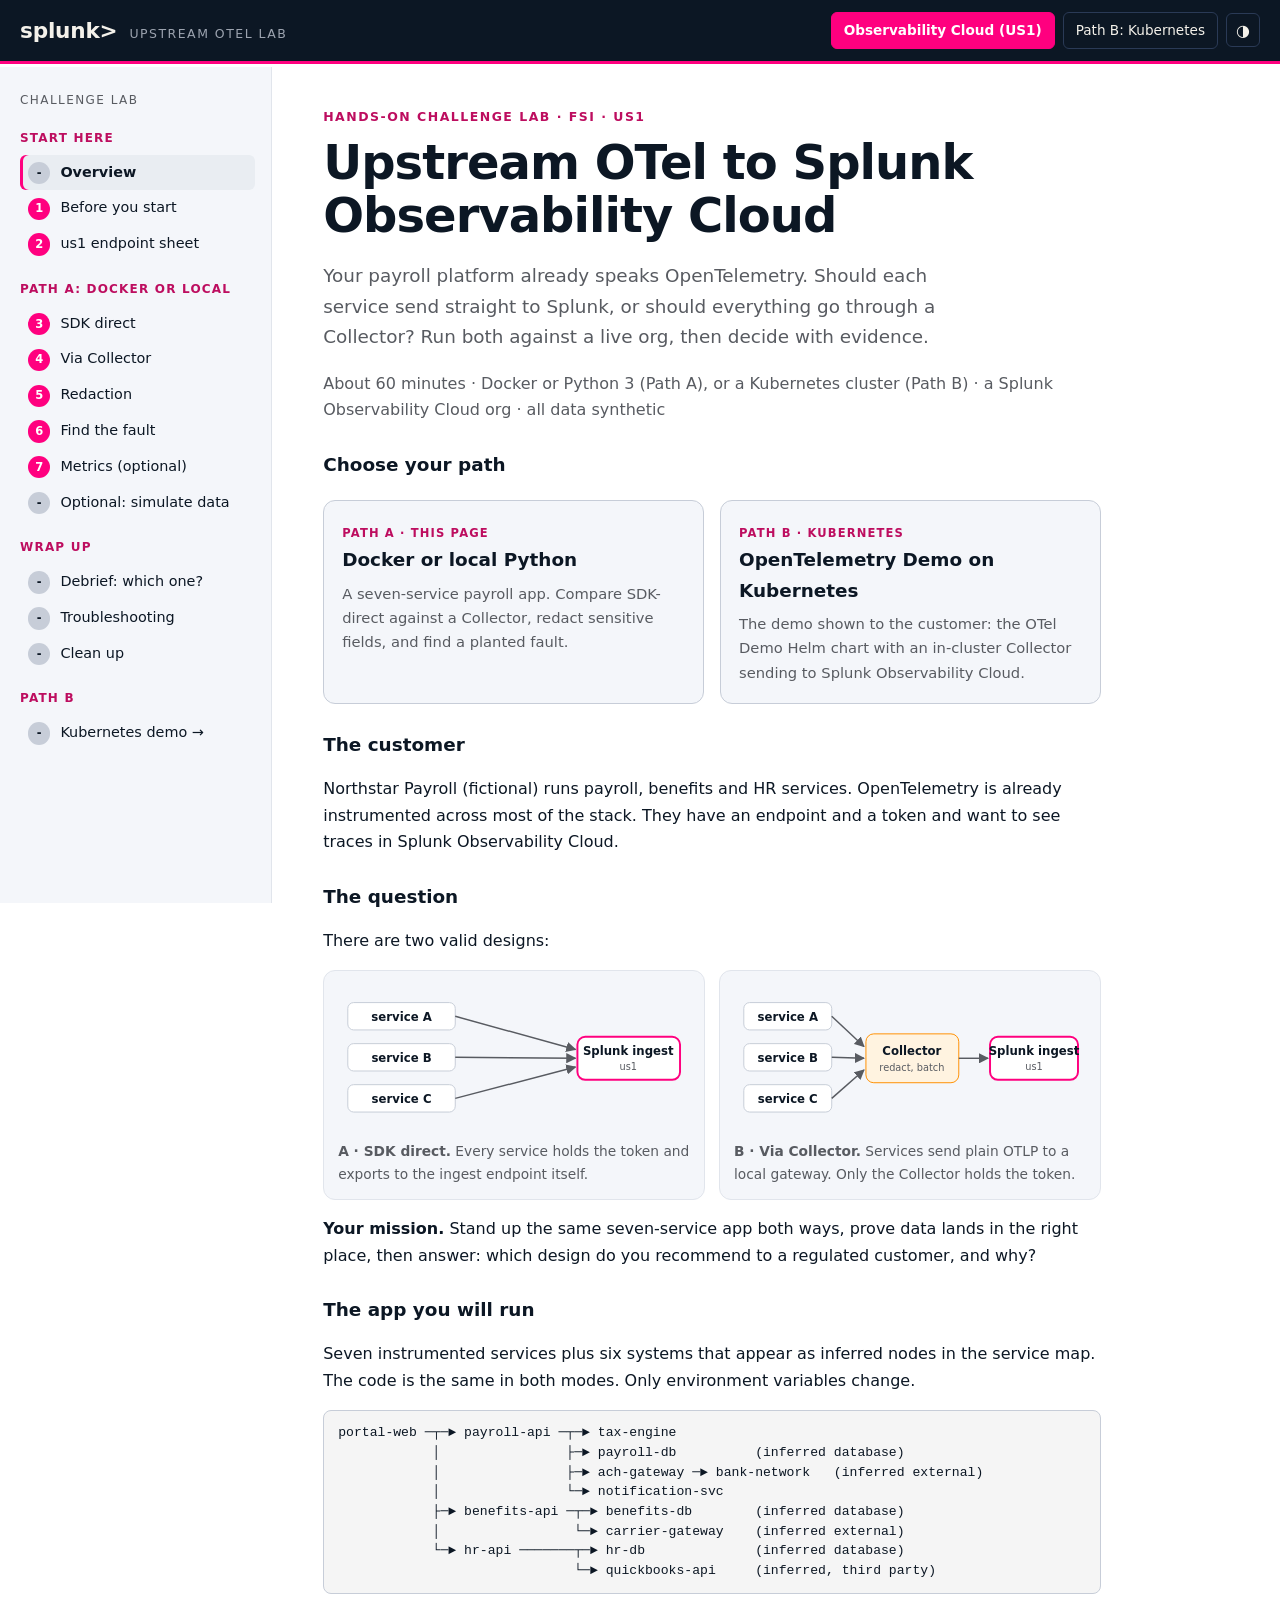
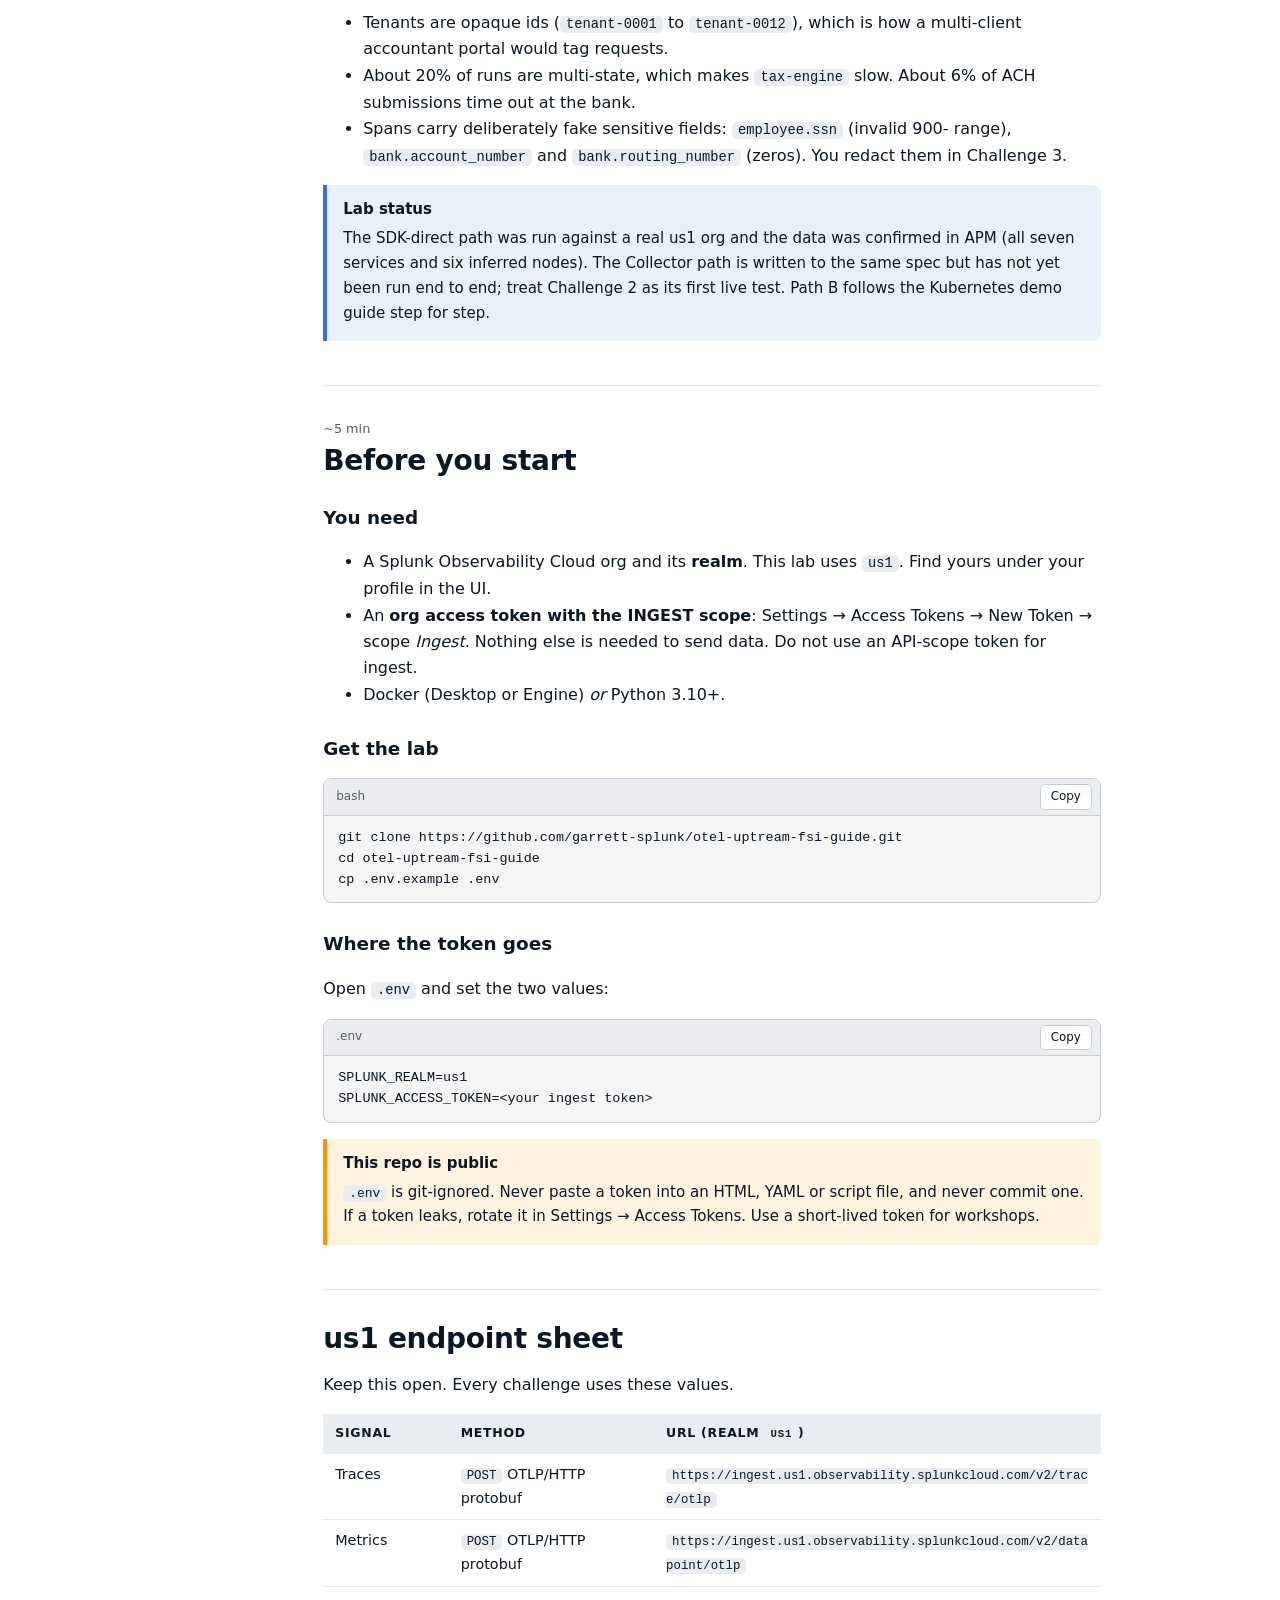
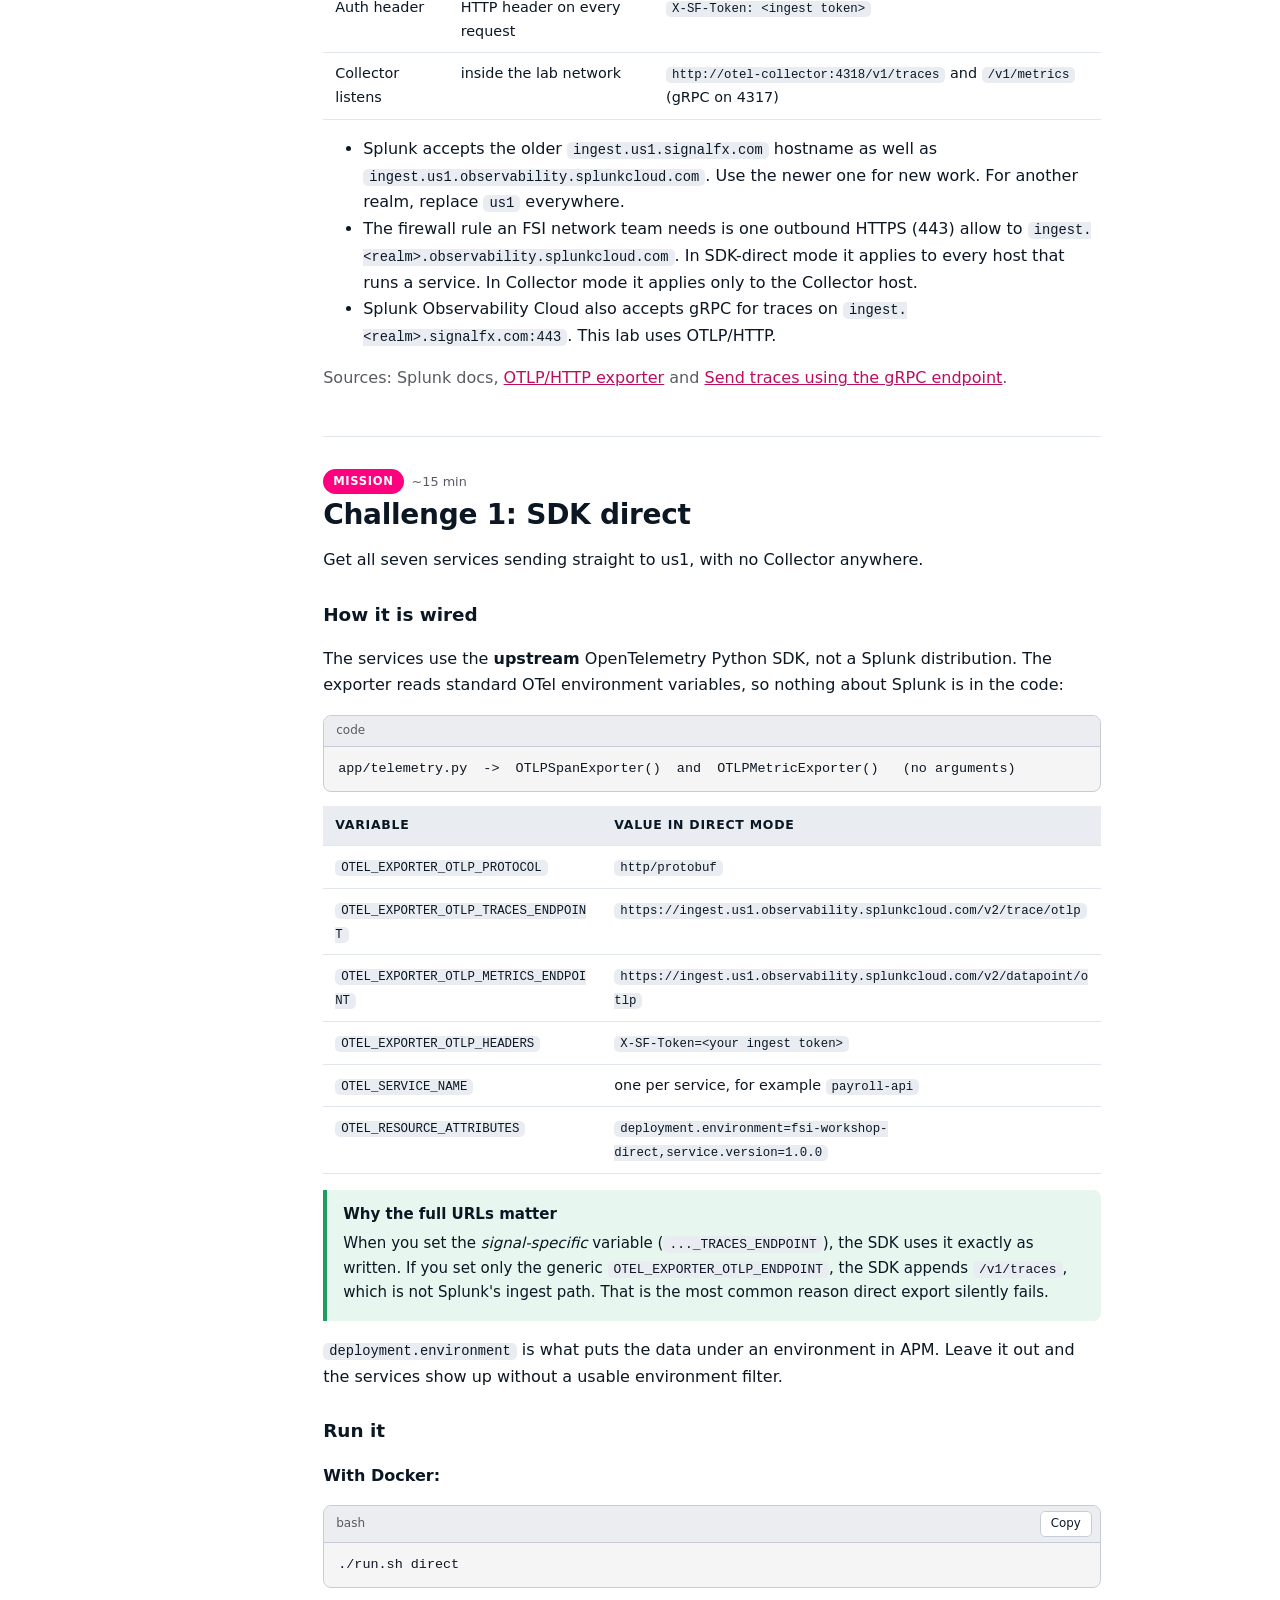
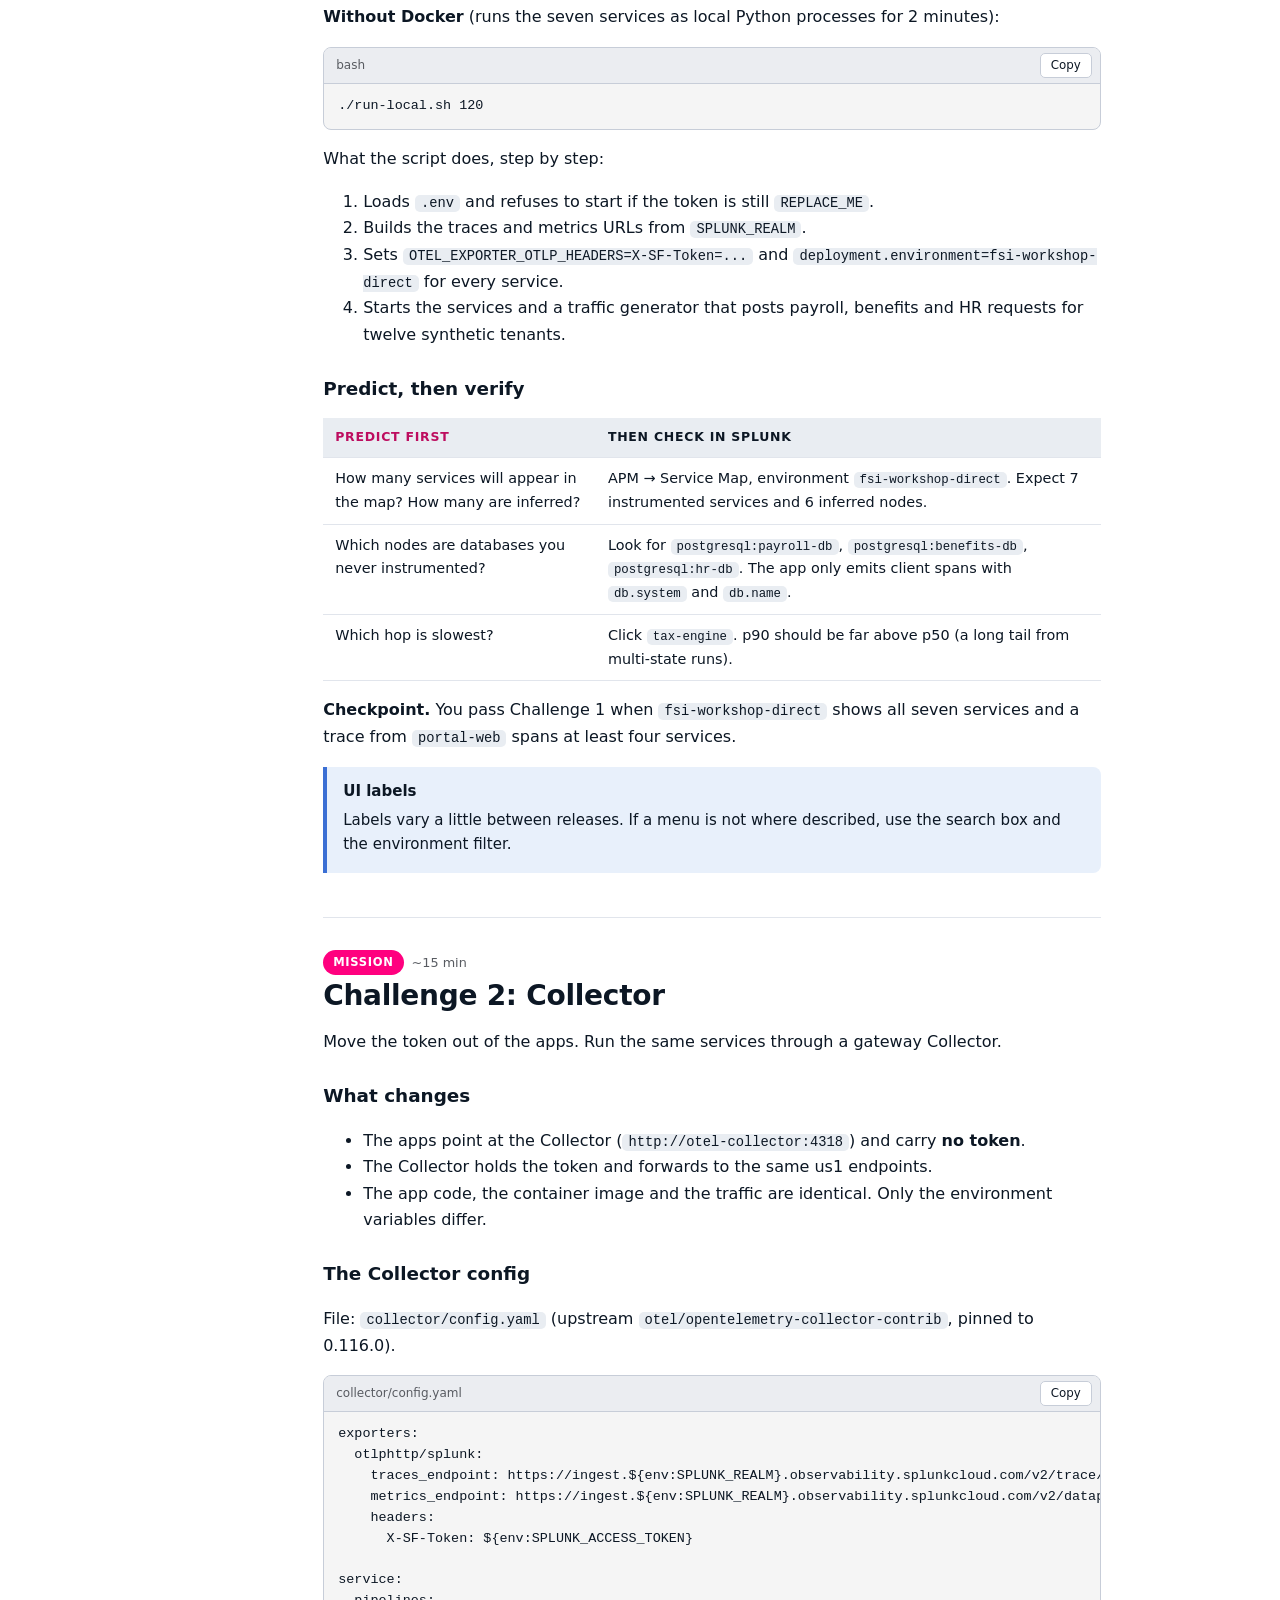
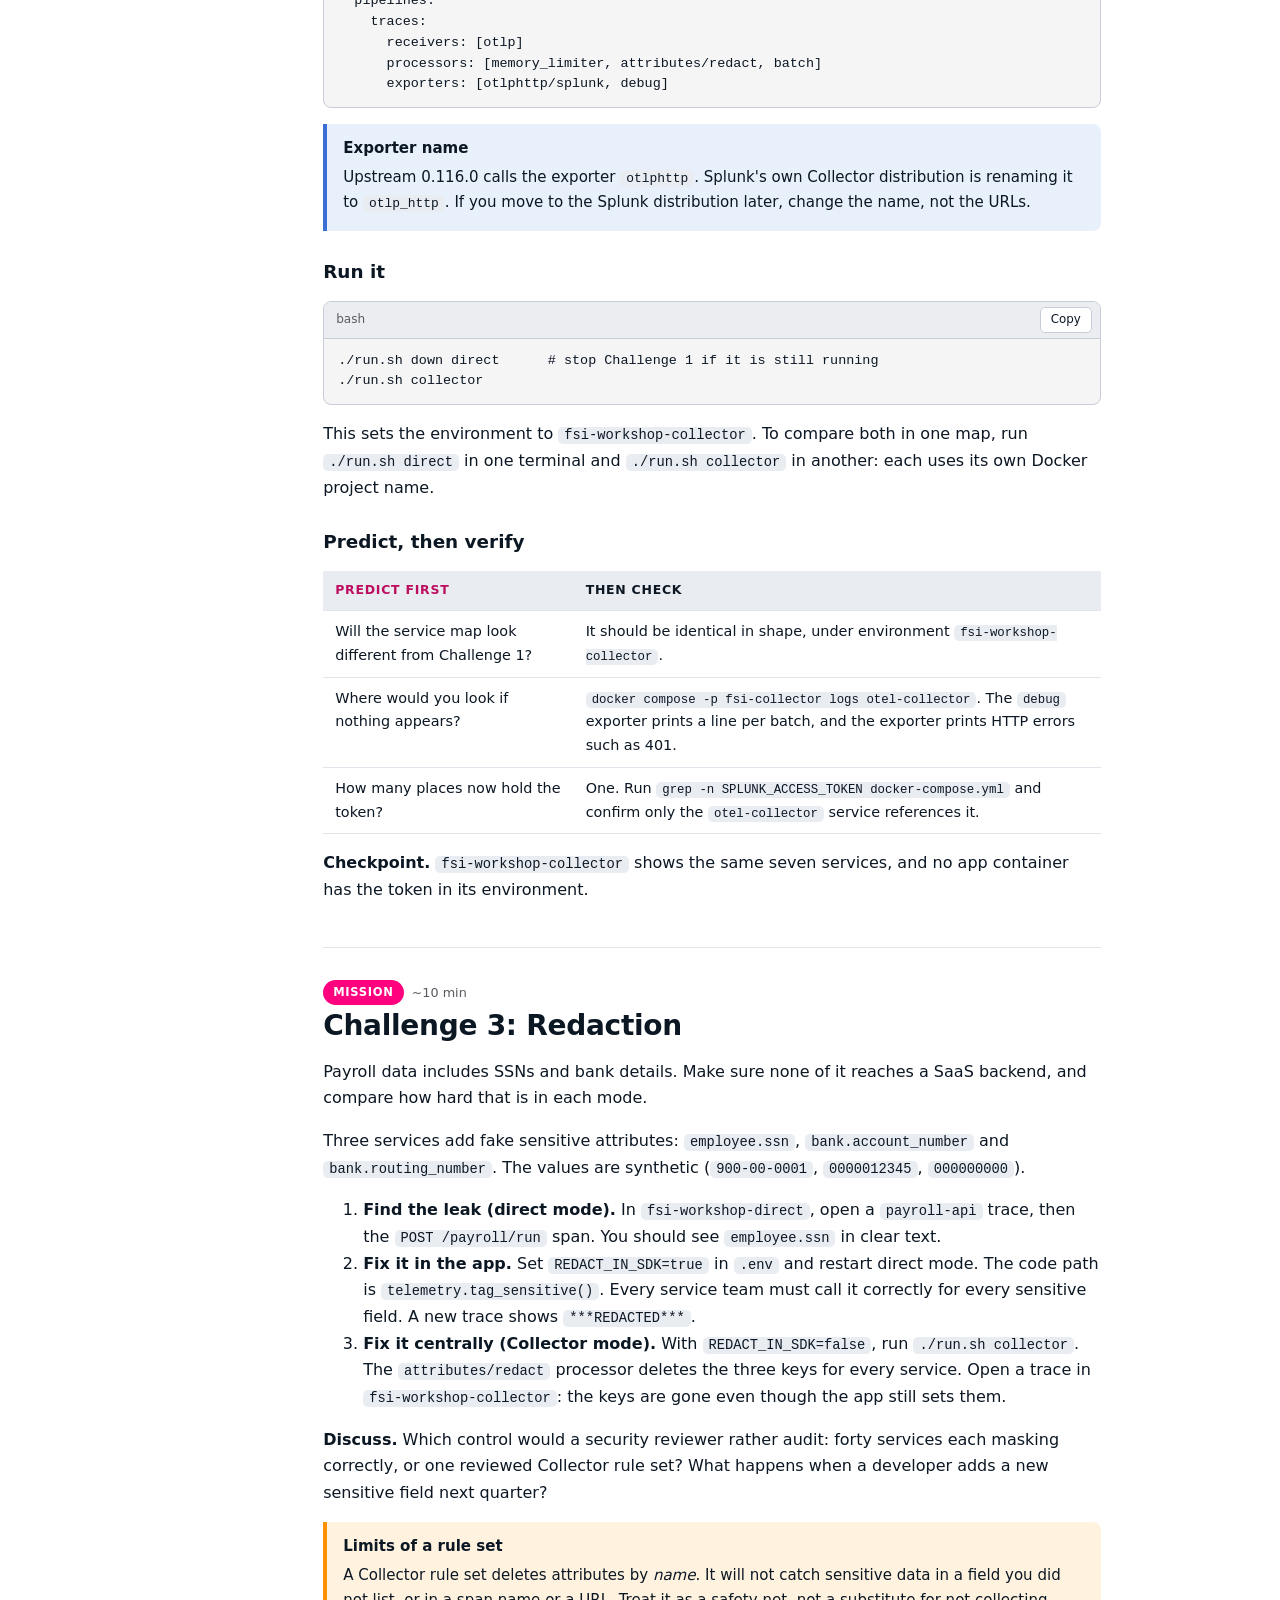
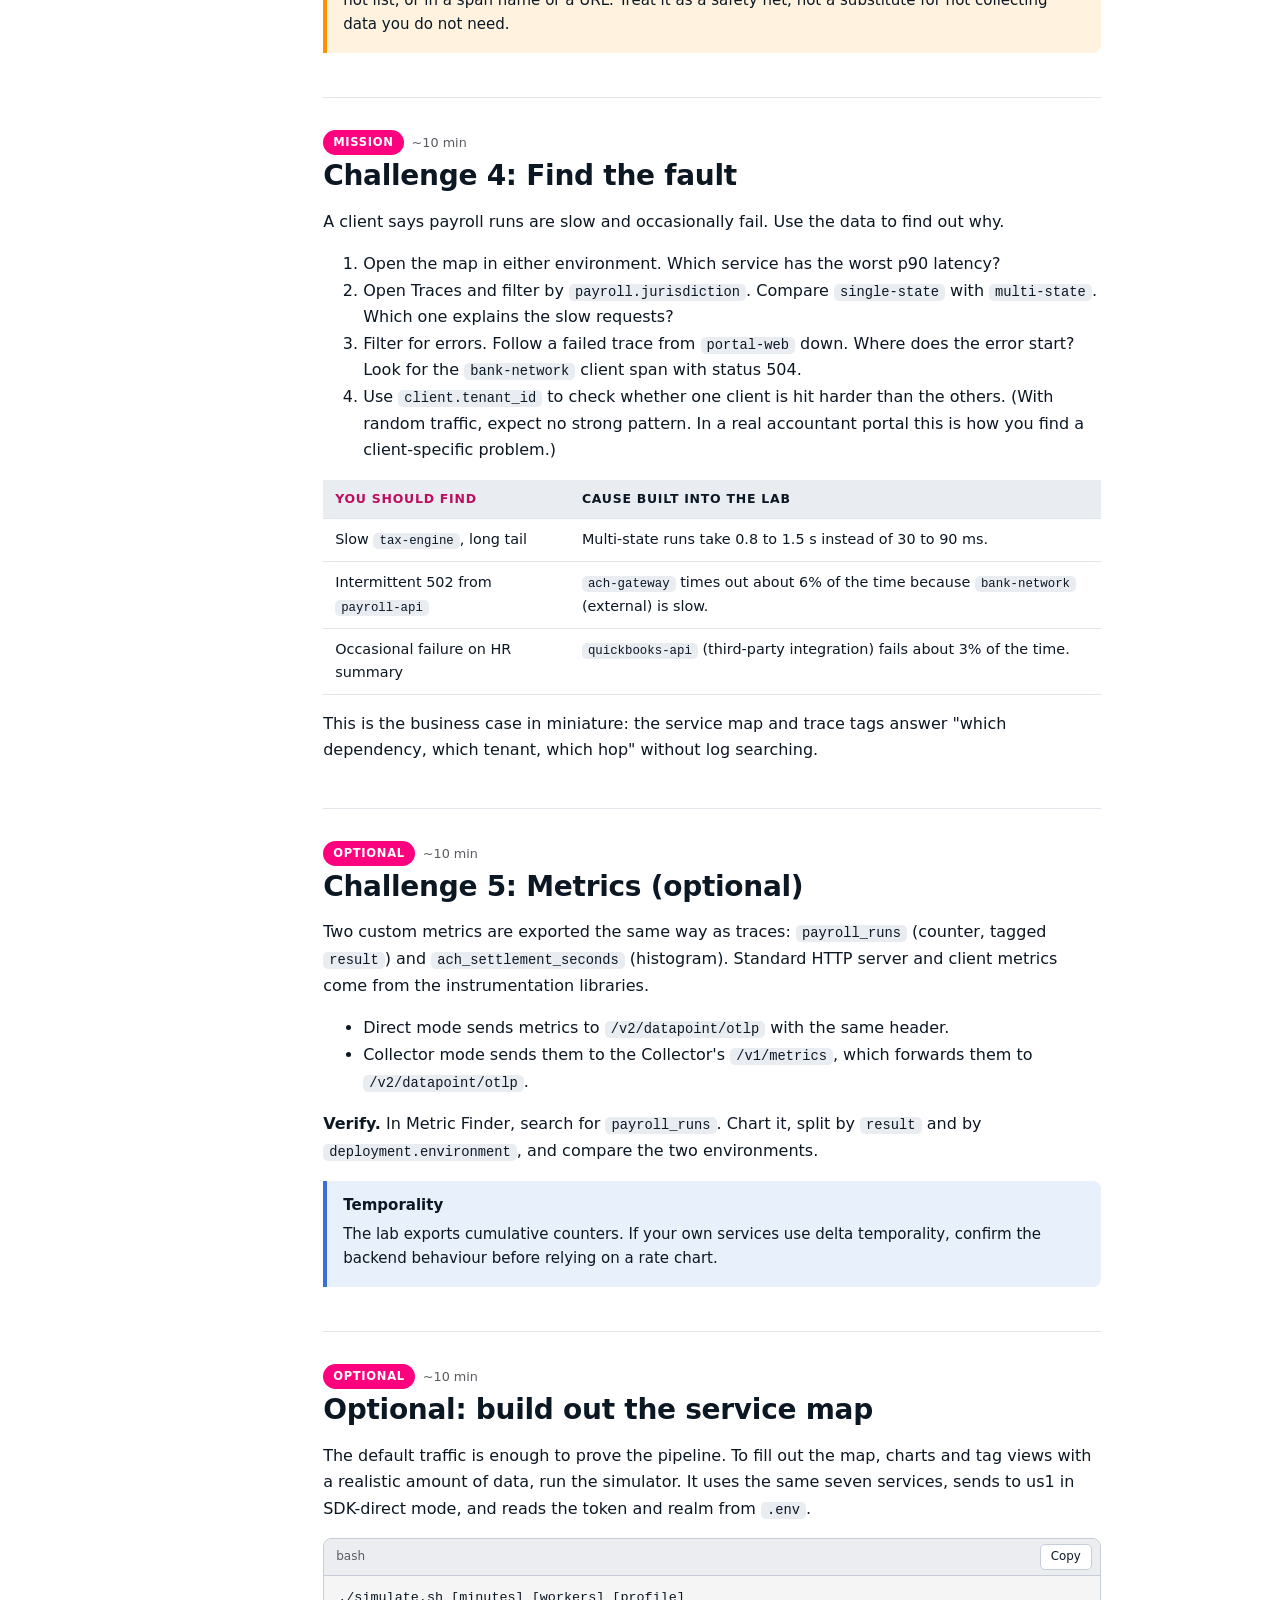
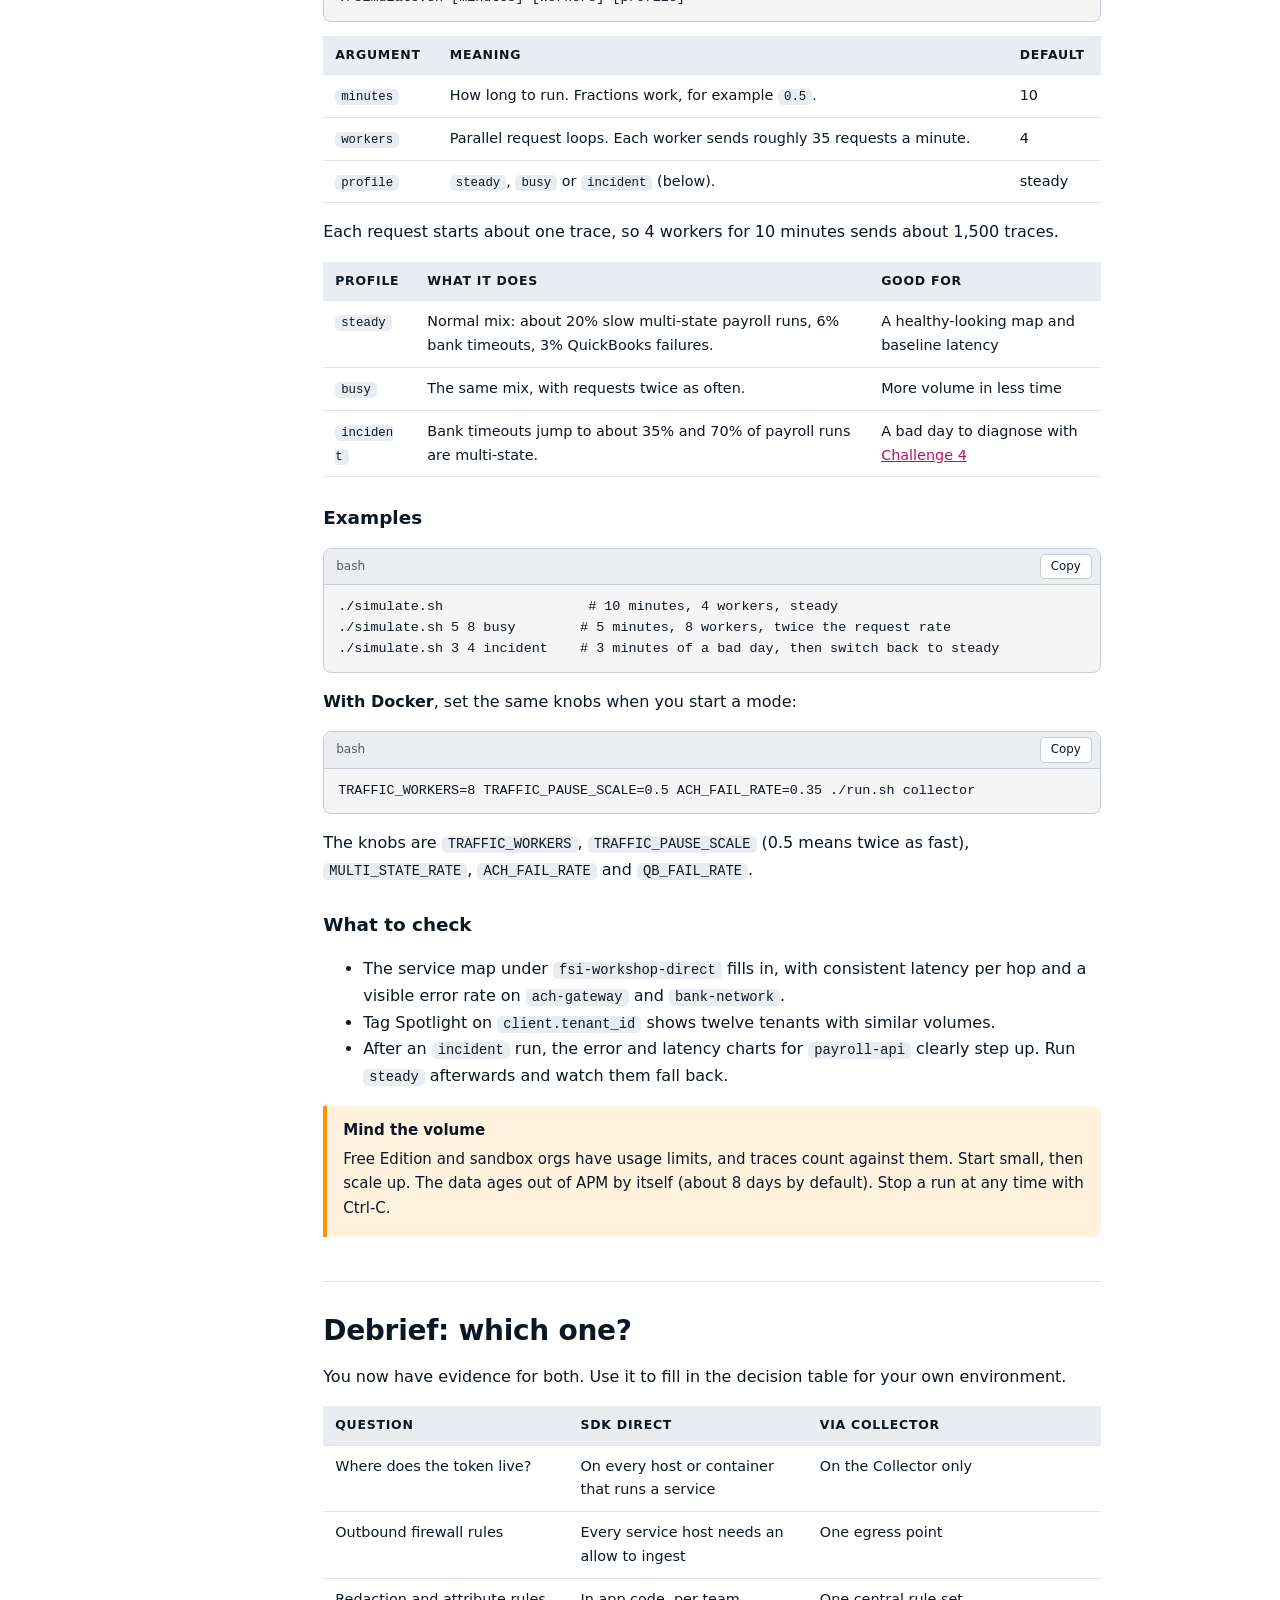
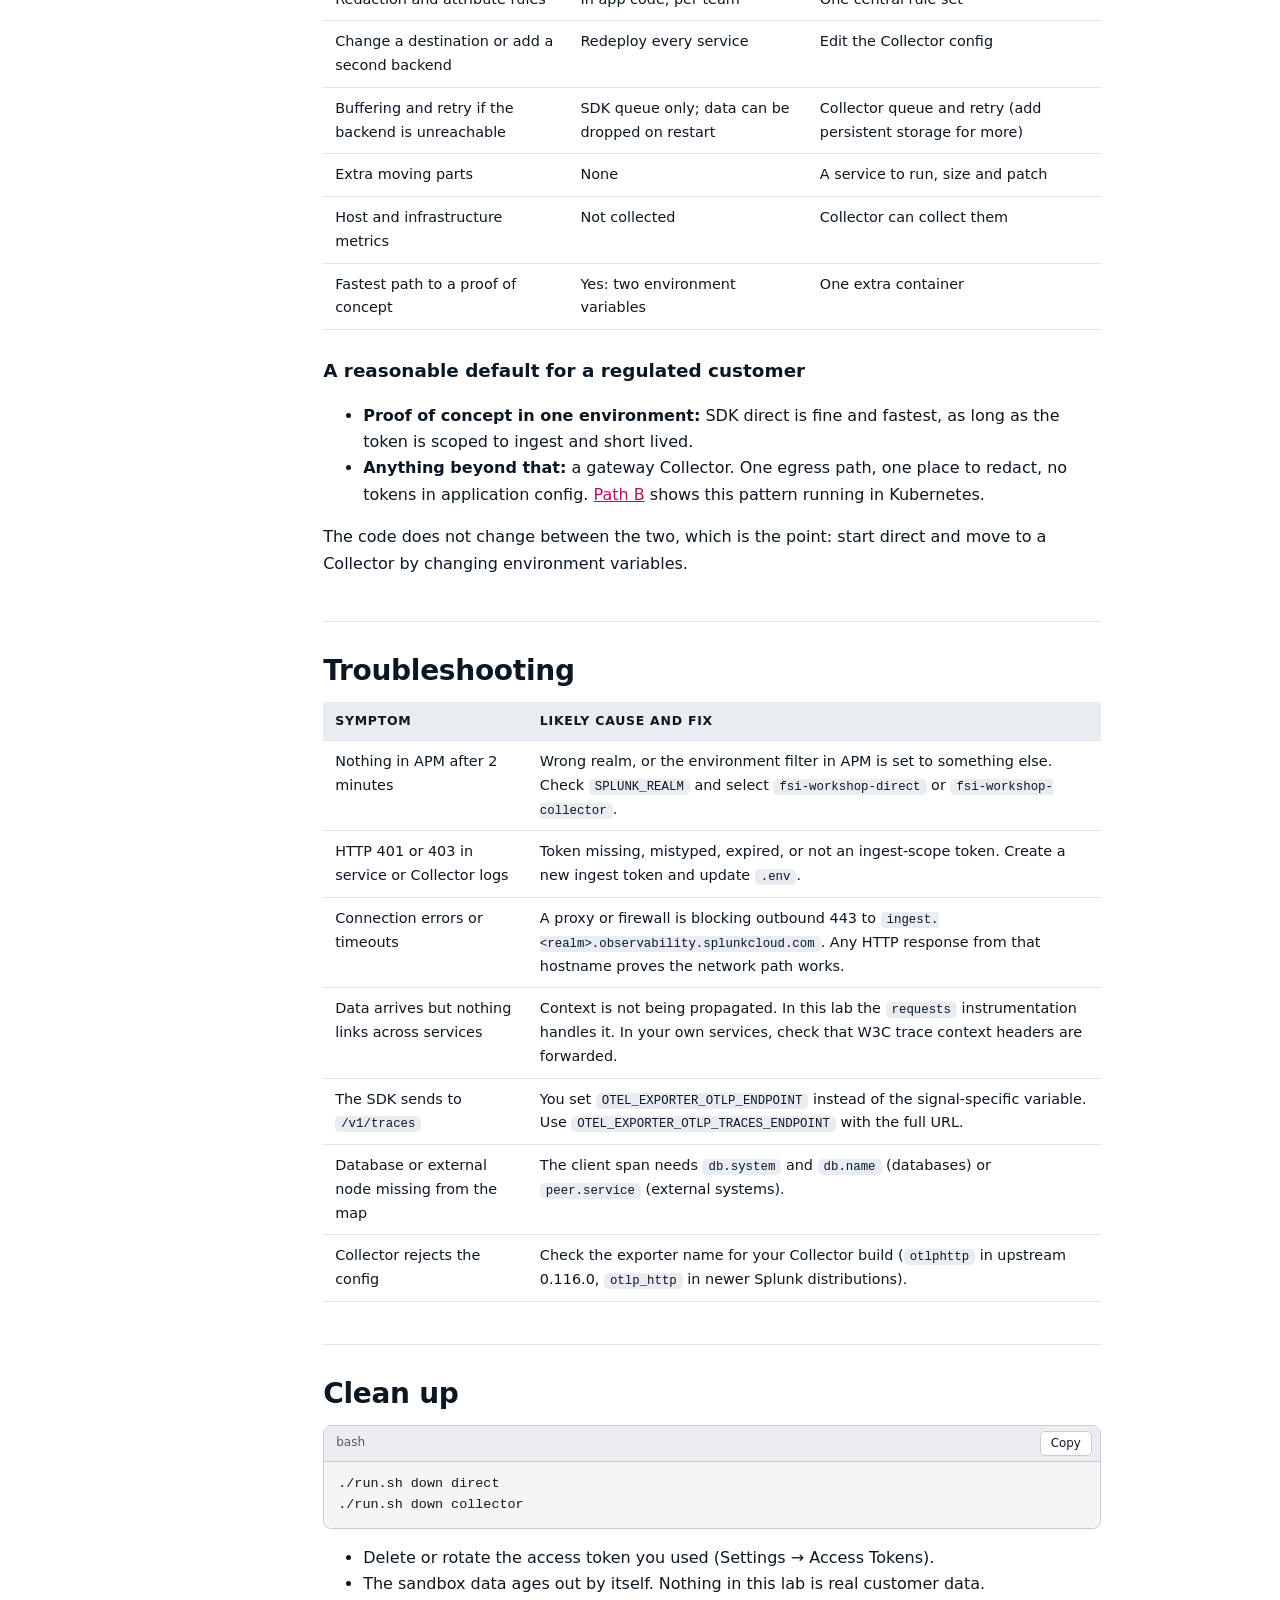
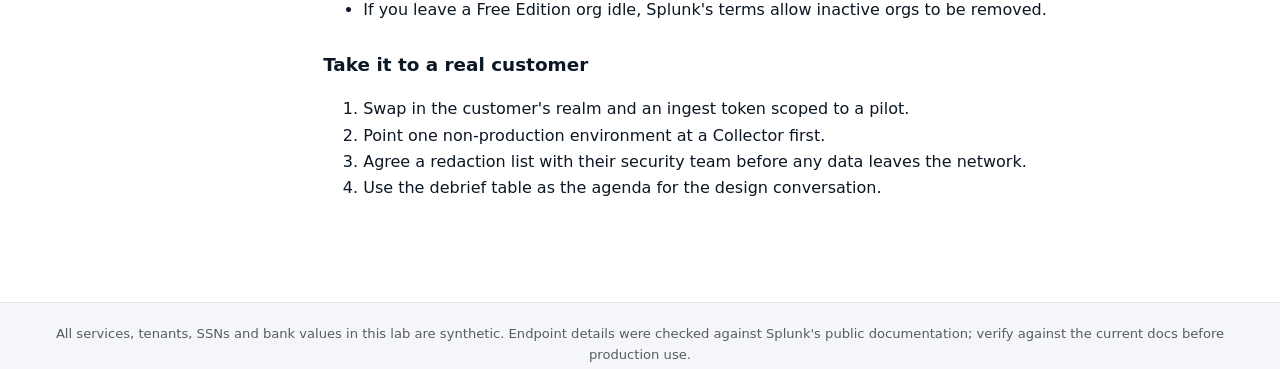
==== commit 59cc8dcf: "Add optional simulate.sh traffic profiles and a guide section for it Co-Authored-By: Claude Sonnet 5" ====
--- a/docs/index.html
+++ b/docs/index.html
@@ -19,7 +19,7 @@
 </div></header>
 <div class="progress" aria-hidden="true"><div class="progress__bar" id="progressBar"></div></div>
 <div class="page">
-<aside class="sidebar" aria-label="Guide contents"><p class="sidebar__sub">Challenge lab</p><p class="sidebar__group">Start here</p><ul><li><a href="#overview"><span class="num num--dash">-</span>Overview</a></li><li><a href="#prereqs"><span class="num">1</span>Before you start</a></li><li><a href="#endpoints"><span class="num">2</span>us1 endpoint sheet</a></li></ul><p class="sidebar__group">Path A: Docker or local</p><ul><li><a href="#c1"><span class="num">3</span>SDK direct</a></li><li><a href="#c2"><span class="num">4</span>Via Collector</a></li><li><a href="#c3"><span class="num">5</span>Redaction</a></li><li><a href="#c4"><span class="num">6</span>Find the fault</a></li><li><a href="#c5"><span class="num">7</span>Metrics (optional)</a></li></ul><p class="sidebar__group">Wrap up</p><ul><li><a href="#debrief"><span class="num num--dash">-</span>Debrief: which one?</a></li><li><a href="#trouble"><span class="num num--dash">-</span>Troubleshooting</a></li><li><a href="#cleanup"><span class="num num--dash">-</span>Clean up</a></li></ul><p class="sidebar__group">Path B</p><ul><li><a href="kubernetes.html"><span class="num num--dash">-</span>Kubernetes demo &rarr;</a></li></ul></aside>
+<aside class="sidebar" aria-label="Guide contents"><p class="sidebar__sub">Challenge lab</p><p class="sidebar__group">Start here</p><ul><li><a href="#overview"><span class="num num--dash">-</span>Overview</a></li><li><a href="#prereqs"><span class="num">1</span>Before you start</a></li><li><a href="#endpoints"><span class="num">2</span>us1 endpoint sheet</a></li></ul><p class="sidebar__group">Path A: Docker or local</p><ul><li><a href="#c1"><span class="num">3</span>SDK direct</a></li><li><a href="#c2"><span class="num">4</span>Via Collector</a></li><li><a href="#c3"><span class="num">5</span>Redaction</a></li><li><a href="#c4"><span class="num">6</span>Find the fault</a></li><li><a href="#c5"><span class="num">7</span>Metrics (optional)</a></li><li><a href="#sim"><span class="num num--dash">-</span>Optional: simulate data</a></li></ul><p class="sidebar__group">Wrap up</p><ul><li><a href="#debrief"><span class="num num--dash">-</span>Debrief: which one?</a></li><li><a href="#trouble"><span class="num num--dash">-</span>Troubleshooting</a></li><li><a href="#cleanup"><span class="num num--dash">-</span>Clean up</a></li></ul><p class="sidebar__group">Path B</p><ul><li><a href="kubernetes.html"><span class="num num--dash">-</span>Kubernetes demo &rarr;</a></li></ul></aside>
 <main id="content">
 <section id="overview">
 <p class="eyebrow">Hands-on challenge lab &middot; FSI &middot; us1</p>
@@ -186,6 +186,27 @@
 <p><strong>Verify.</strong> In Metric Finder, search for <code>payroll_runs</code>. Chart it, split by <code>result</code> and by <code>deployment.environment</code>, and compare the two environments.</p>
 <div class="callout"><span class="callout__title">Temporality</span><p>The lab exports cumulative counters. If your own services use delta temporality, confirm the backend behaviour before relying on a rate chart.</p></div>
 </section>
+<section id="sim"><div class="step-meta"><span class="step-badge">Optional</span><span class="step-time">~10 min</span></div><h2>Optional: build out the service map</h2>
+<p>The default traffic is enough to prove the pipeline. To fill out the map, charts and tag views with a realistic amount of data, run the simulator. It uses the same seven services, sends to us1 in SDK-direct mode, and reads the token and realm from <code>.env</code>.</p>
+<div class="code-block" data-copy><div class="code-block__header"><span>bash</span><button class="btn-copy" type="button">Copy</button></div><pre><code>./simulate.sh [minutes] [workers] [profile]</code></pre></div>
+<div class="table-wrap"><table class=""><thead><tr><th>Argument</th><th>Meaning</th><th>Default</th></tr></thead><tbody><tr><td><code>minutes</code></td><td>How long to run. Fractions work, for example <code>0.5</code>.</td><td>10</td></tr><tr><td><code>workers</code></td><td>Parallel request loops. Each worker sends roughly 35 requests a minute.</td><td>4</td></tr><tr><td><code>profile</code></td><td><code>steady</code>, <code>busy</code> or <code>incident</code> (below).</td><td>steady</td></tr></tbody></table></div>
+<p>Each request starts about one trace, so 4 workers for 10 minutes sends about 1,500 traces.</p>
+<div class="table-wrap"><table class=""><thead><tr><th>Profile</th><th>What it does</th><th>Good for</th></tr></thead><tbody><tr><td><code>steady</code></td><td>Normal mix: about 20% slow multi-state payroll runs, 6% bank timeouts, 3% QuickBooks failures.</td><td>A healthy-looking map and baseline latency</td></tr><tr><td><code>busy</code></td><td>The same mix, with requests twice as often.</td><td>More volume in less time</td></tr><tr><td><code>incident</code></td><td>Bank timeouts jump to about 35% and 70% of payroll runs are multi-state.</td><td>A bad day to diagnose with <a href='#c4'>Challenge 4</a></td></tr></tbody></table></div>
+<h3>Examples</h3>
+<div class="code-block" data-copy><div class="code-block__header"><span>bash</span><button class="btn-copy" type="button">Copy</button></div><pre><code>./simulate.sh                  # 10 minutes, 4 workers, steady
+./simulate.sh 5 8 busy        # 5 minutes, 8 workers, twice the request rate
+./simulate.sh 3 4 incident    # 3 minutes of a bad day, then switch back to steady</code></pre></div>
+<p><strong>With Docker</strong>, set the same knobs when you start a mode:</p>
+<div class="code-block" data-copy><div class="code-block__header"><span>bash</span><button class="btn-copy" type="button">Copy</button></div><pre><code>TRAFFIC_WORKERS=8 TRAFFIC_PAUSE_SCALE=0.5 ACH_FAIL_RATE=0.35 ./run.sh collector</code></pre></div>
+<p>The knobs are <code>TRAFFIC_WORKERS</code>, <code>TRAFFIC_PAUSE_SCALE</code> (0.5 means twice as fast), <code>MULTI_STATE_RATE</code>, <code>ACH_FAIL_RATE</code> and <code>QB_FAIL_RATE</code>.</p>
+<h3>What to check</h3>
+<ul>
+<li>The service map under <code>fsi-workshop-direct</code> fills in, with consistent latency per hop and a visible error rate on <code>ach-gateway</code> and <code>bank-network</code>.</li>
+<li>Tag Spotlight on <code>client.tenant_id</code> shows twelve tenants with similar volumes.</li>
+<li>After an <code>incident</code> run, the error and latency charts for <code>payroll-api</code> clearly step up. Run <code>steady</code> afterwards and watch them fall back.</li>
+</ul>
+<div class="callout callout--warning"><span class="callout__title">Mind the volume</span><p>Free Edition and sandbox orgs have usage limits, and traces count against them. Start small, then scale up. The data ages out of APM by itself (about 8 days by default). Stop a run at any time with Ctrl-C.</p></div>
+</section>
 <section id="debrief"><h2>Debrief: which one?</h2>
 <p>You now have evidence for both. Use it to fill in the decision table for your own environment.</p>
 <div class="table-wrap"><table class=""><thead><tr><th>Question</th><th>SDK direct</th><th>Via Collector</th></tr></thead><tbody><tr><td>Where does the token live?</td><td>On every host or container that runs a service</td><td>On the Collector only</td></tr><tr><td>Outbound firewall rules</td><td>Every service host needs an allow to ingest</td><td>One egress point</td></tr><tr><td>Redaction and attribute rules</td><td>In app code, per team</td><td>One central rule set</td></tr><tr><td>Change a destination or add a second backend</td><td>Redeploy every service</td><td>Edit the Collector config</td></tr><tr><td>Buffering and retry if the backend is unreachable</td><td>SDK queue only; data can be dropped on restart</td><td>Collector queue and retry (add persistent storage for more)</td></tr><tr><td>Extra moving parts</td><td>None</td><td>A service to run, size and patch</td></tr><tr><td>Host and infrastructure metrics</td><td>Not collected</td><td>Collector can collect them</td></tr><tr><td>Fastest path to a proof of concept</td><td>Yes: two environment variables</td><td>One extra container</td></tr></tbody></table></div>
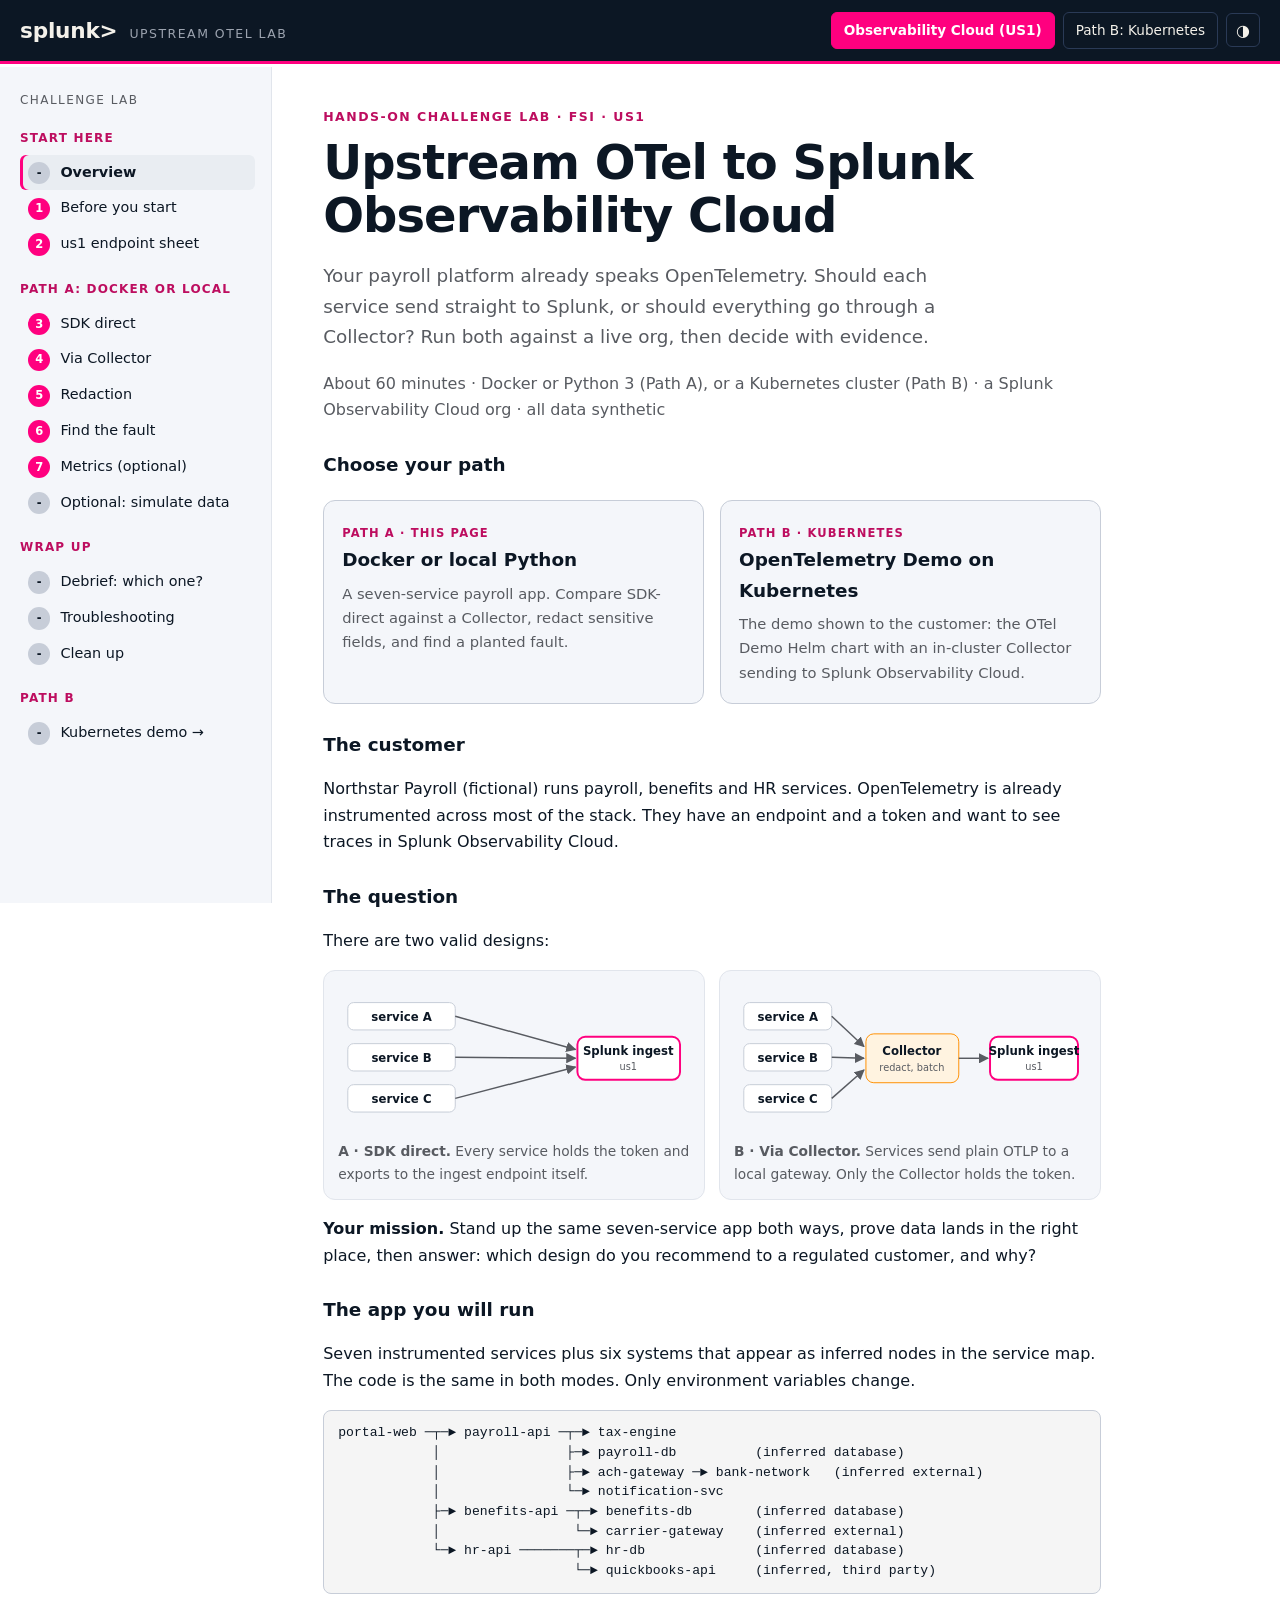
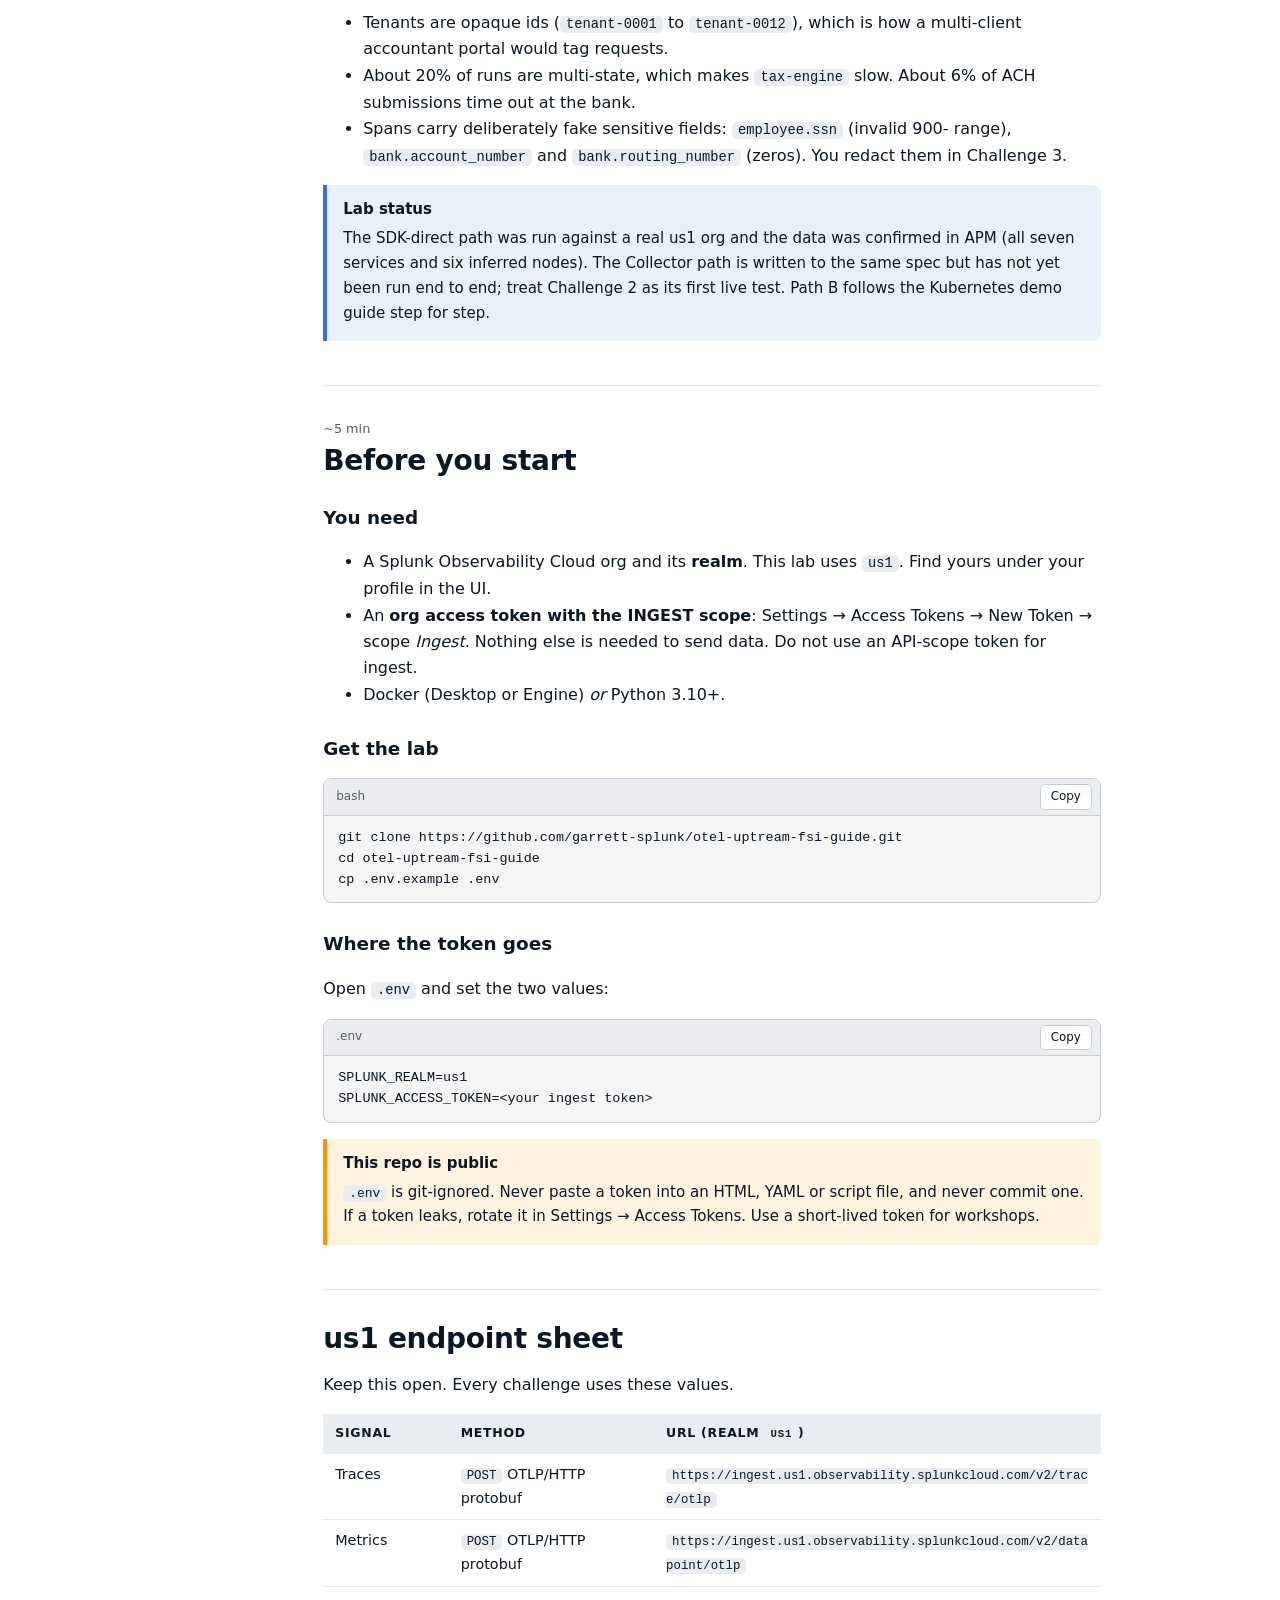
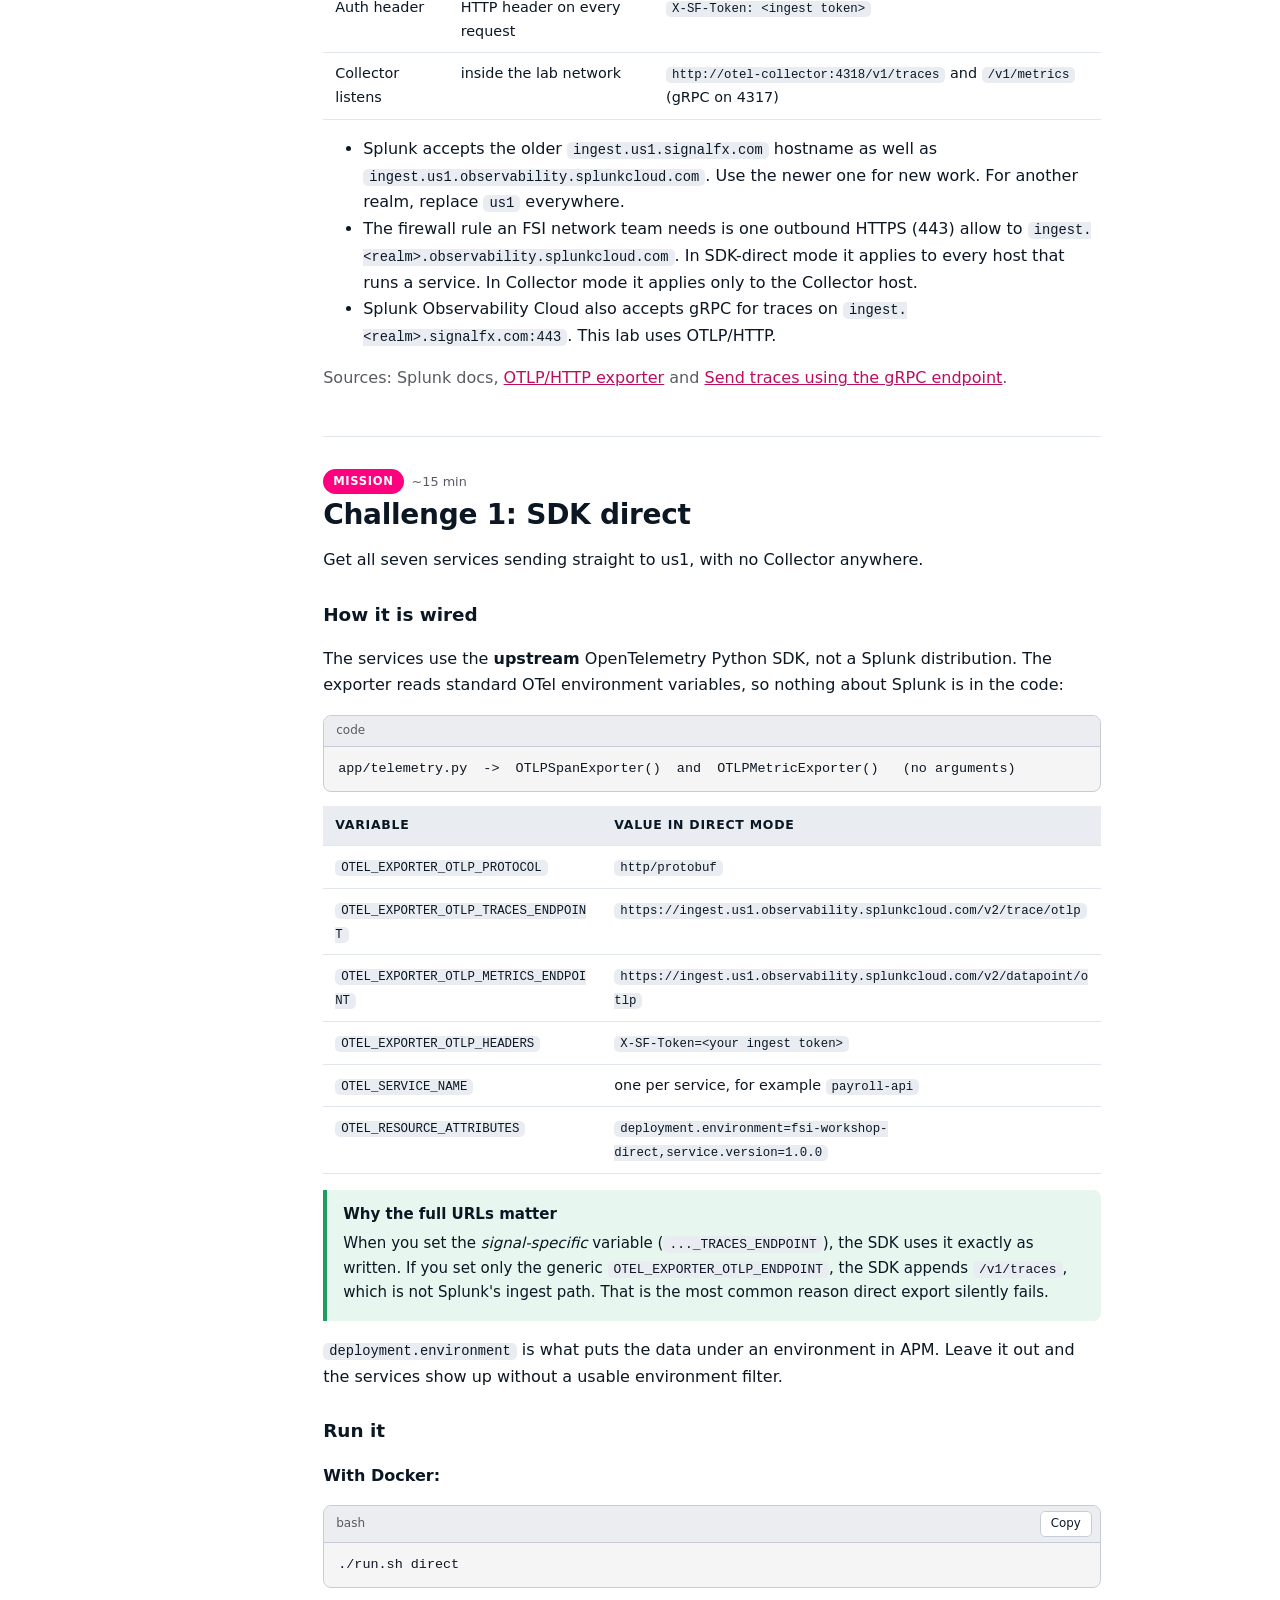
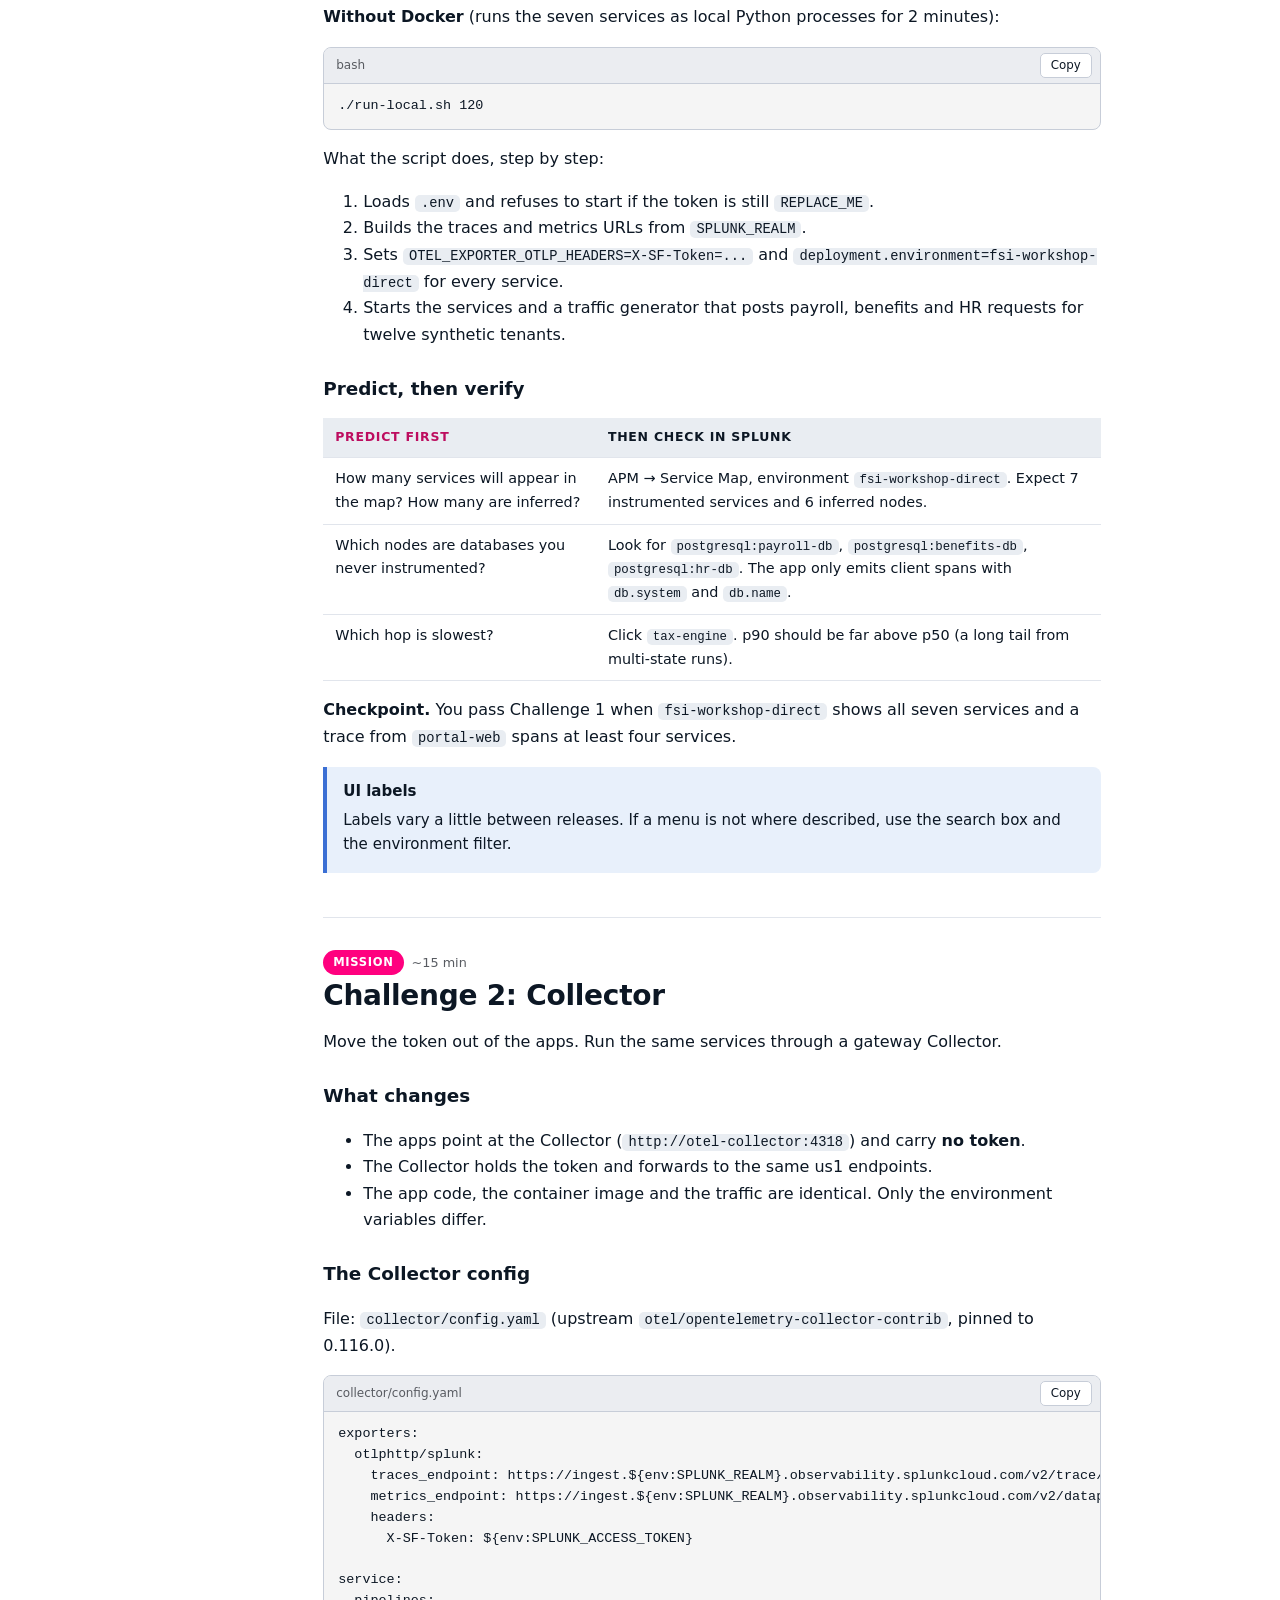
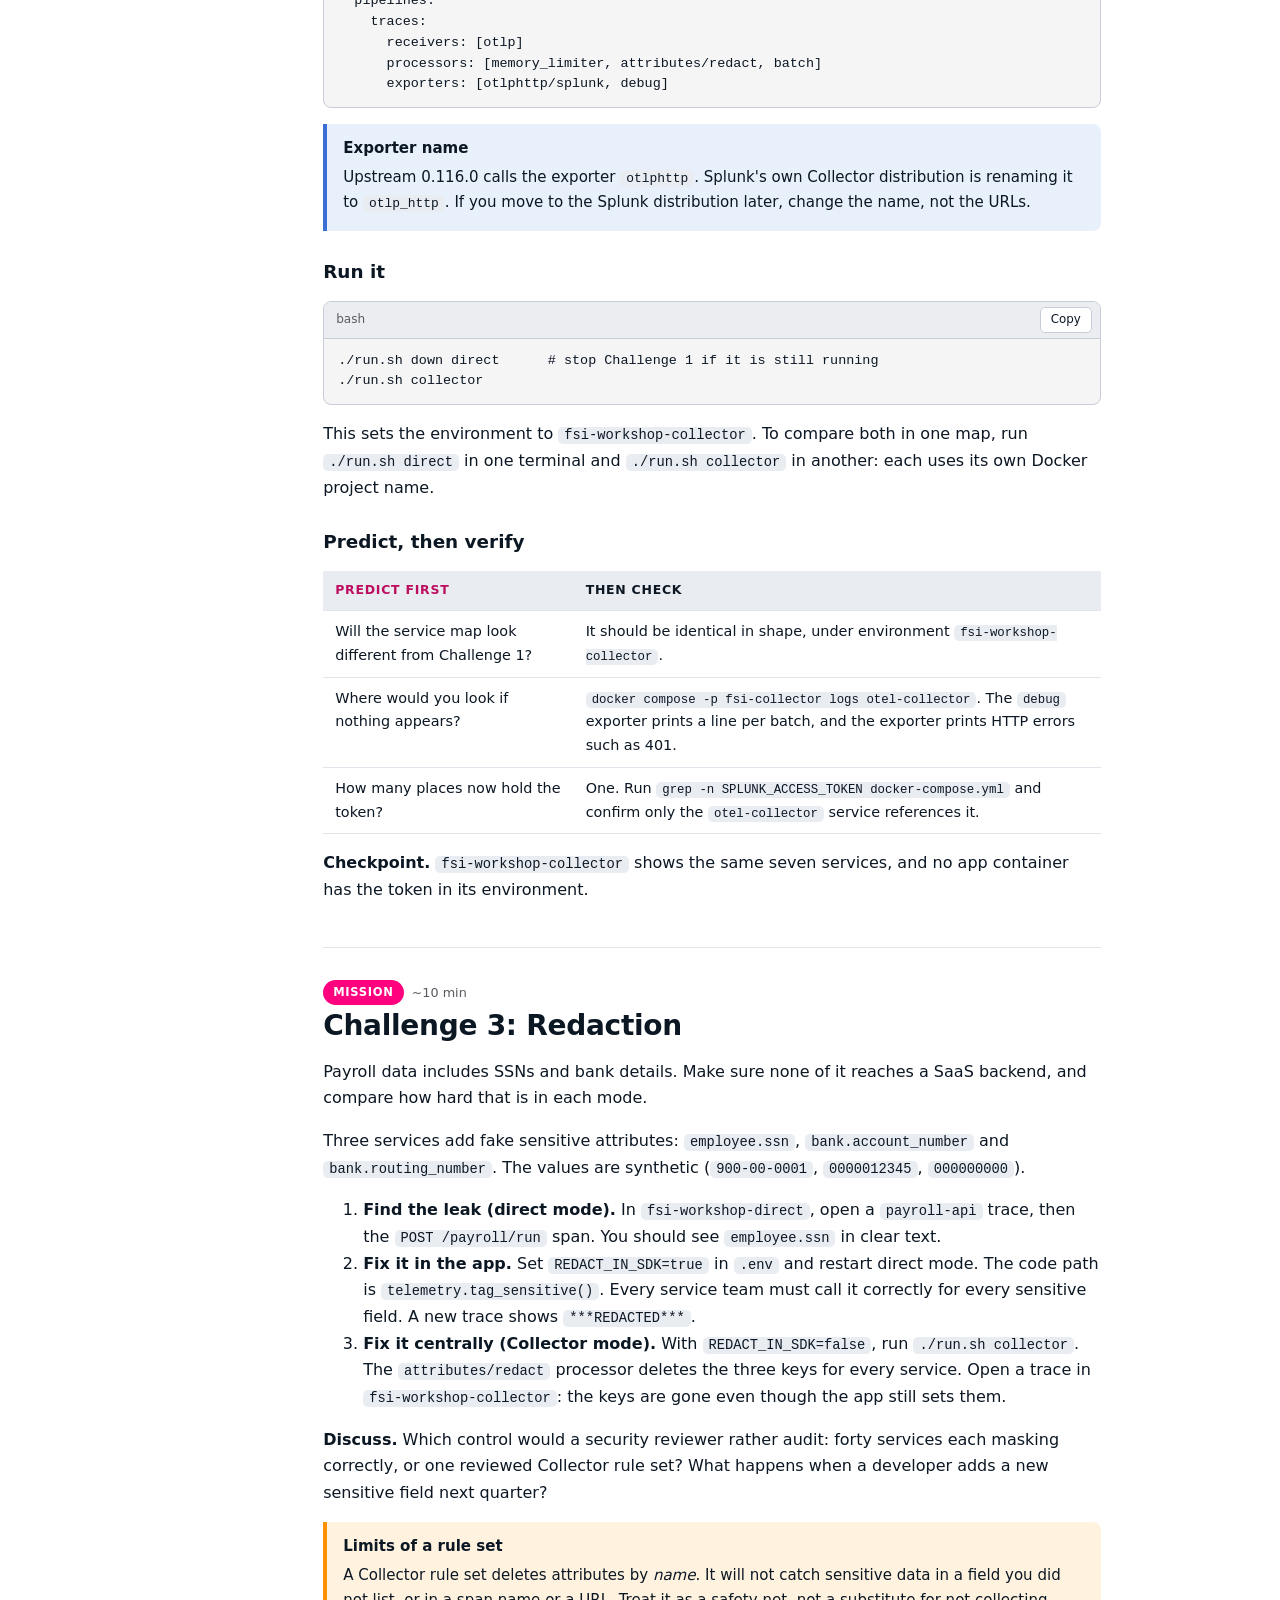
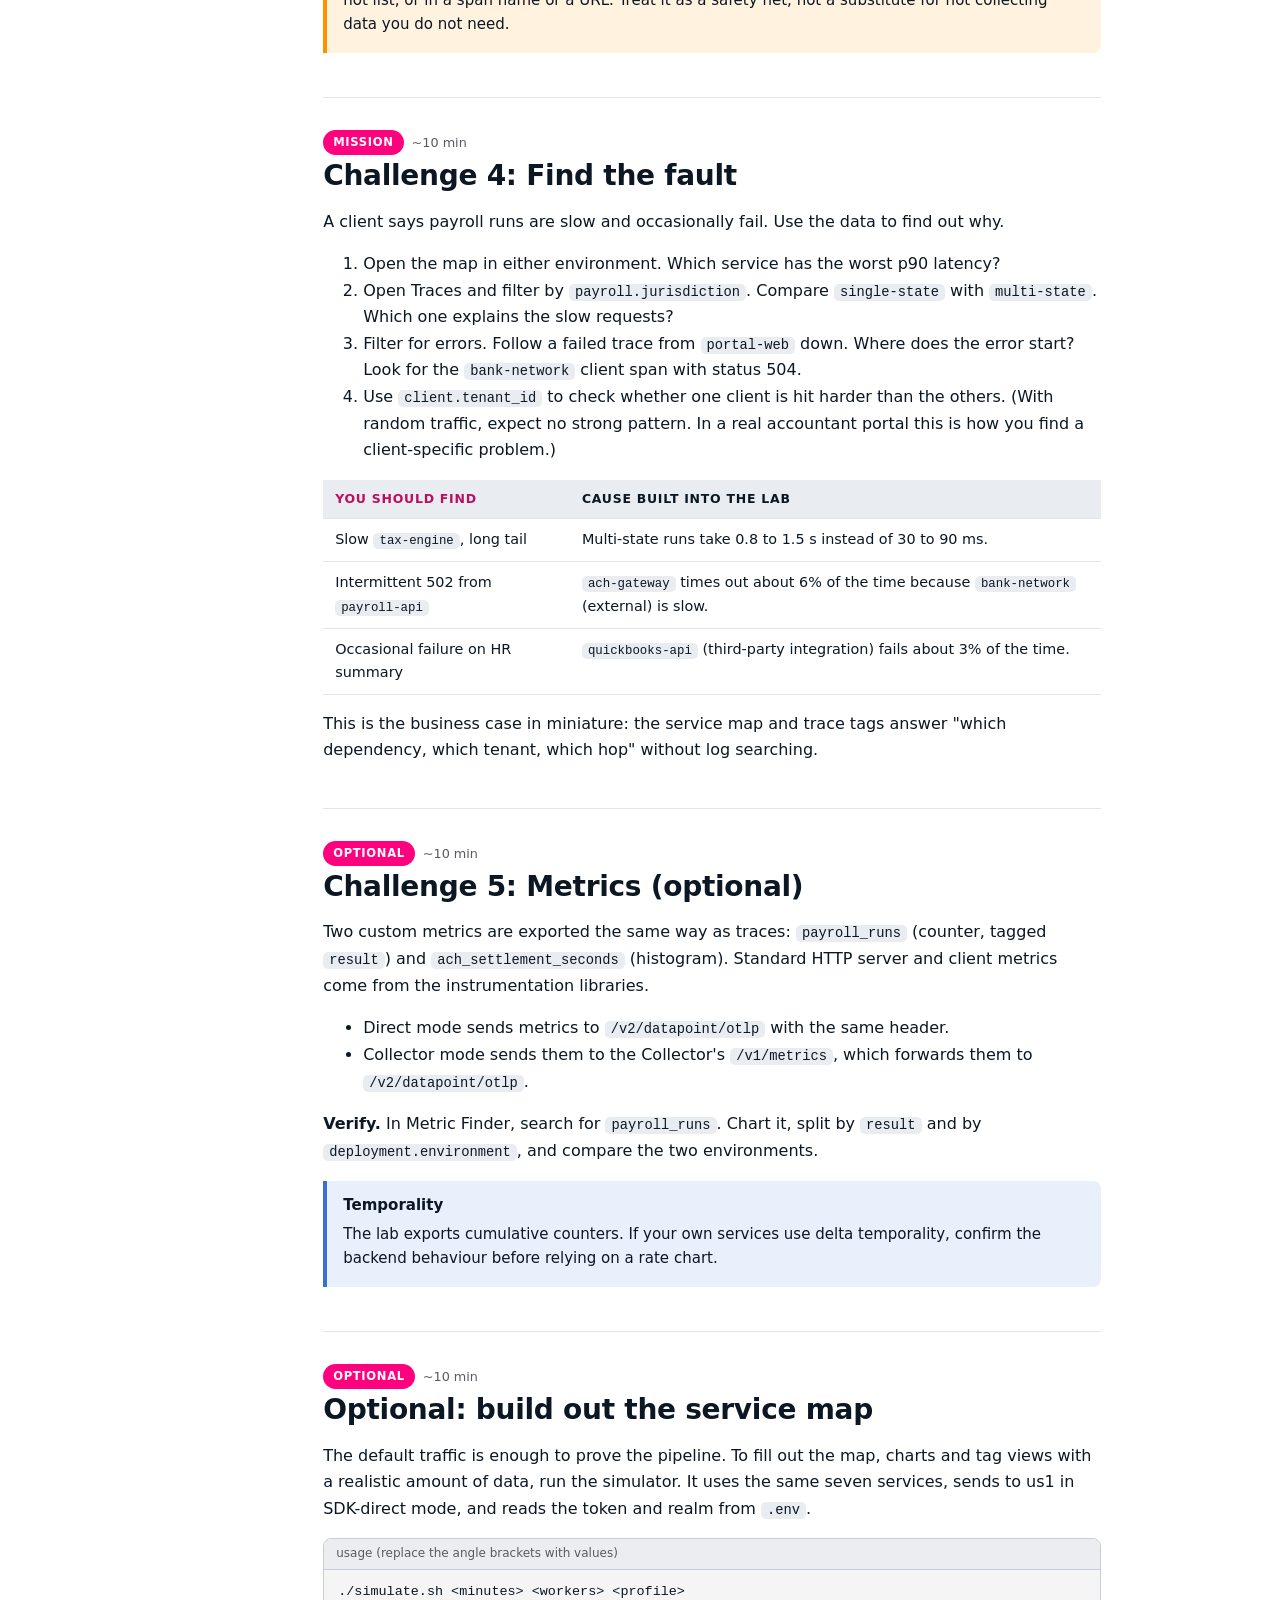
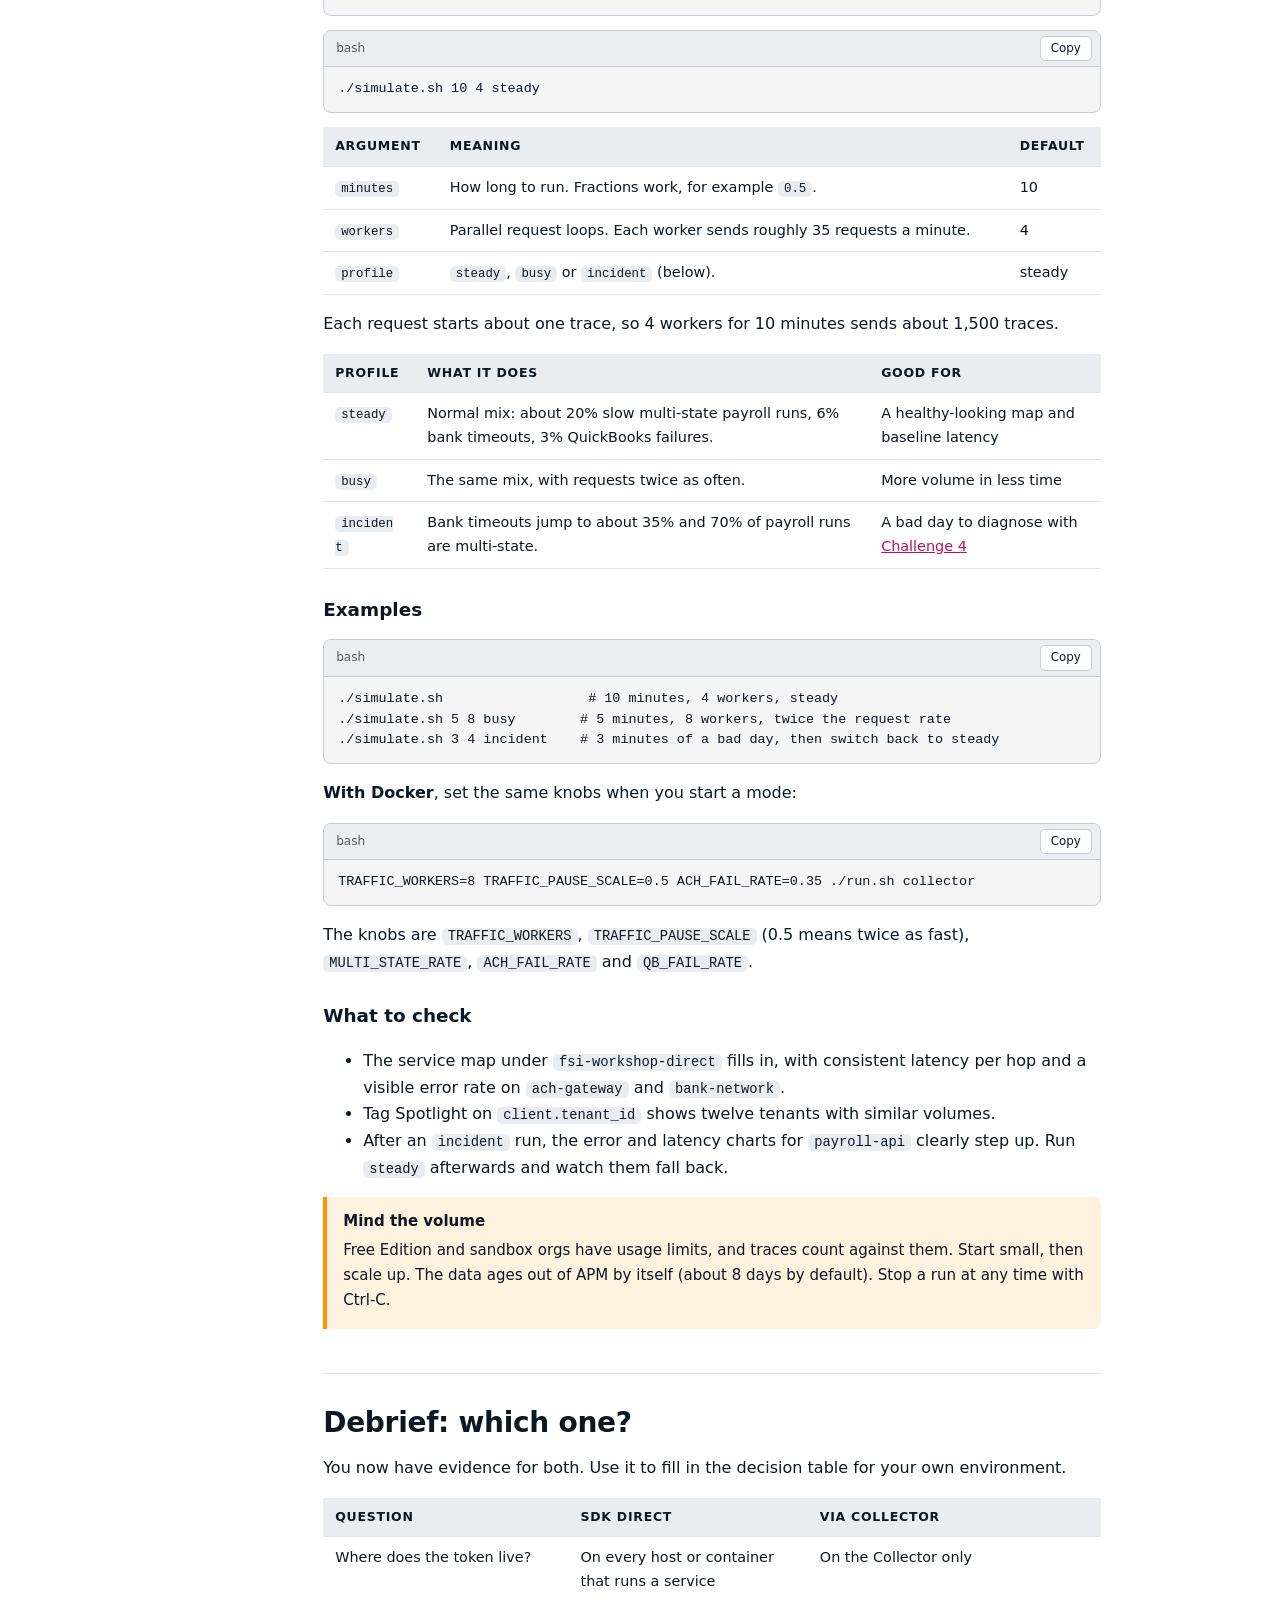
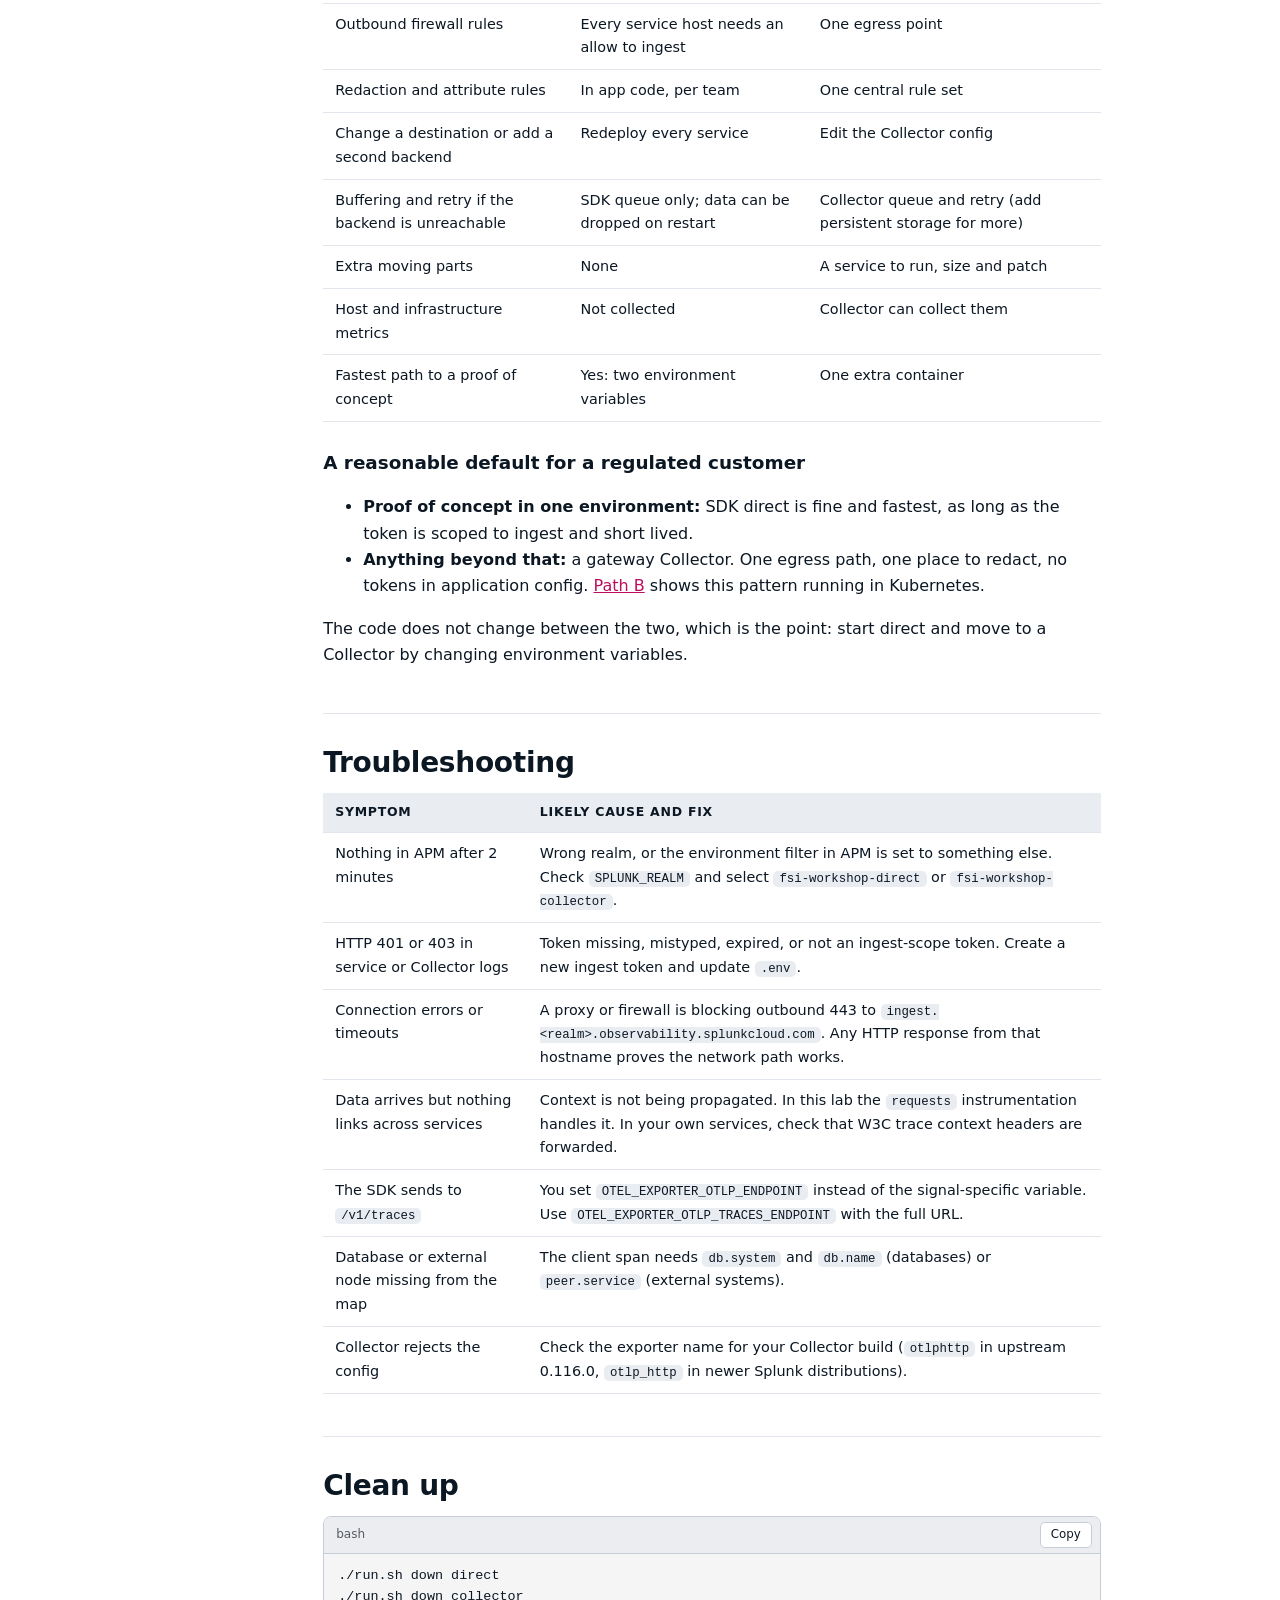
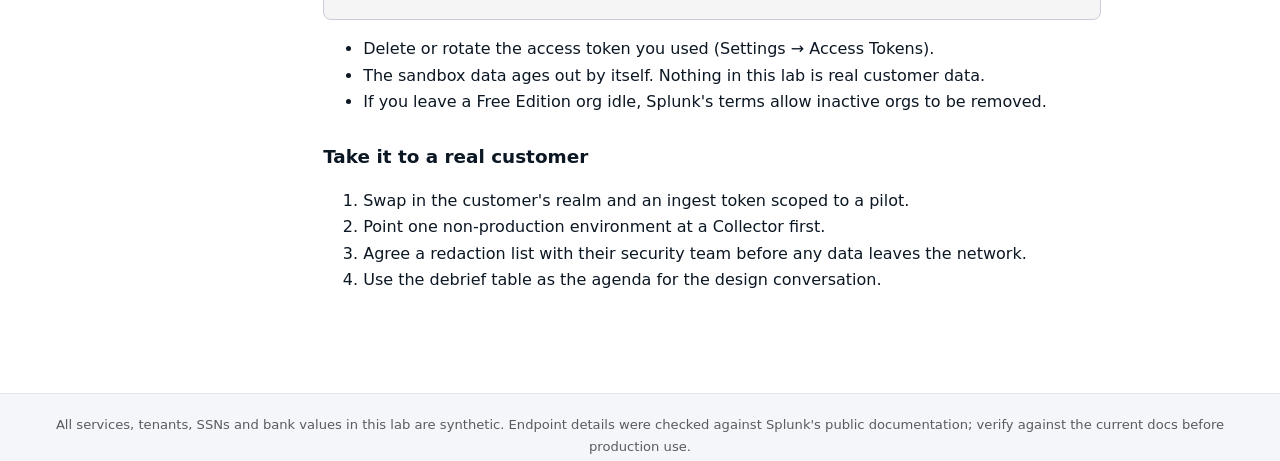
==== commit 002a96cb: "Make simulate.sh usage copy-safe in the guide and script header Co-Authored-By: Claude Sonnet 5.5 <n" ====
--- a/docs/index.html
+++ b/docs/index.html
@@ -188,7 +188,8 @@
 </section>
 <section id="sim"><div class="step-meta"><span class="step-badge">Optional</span><span class="step-time">~10 min</span></div><h2>Optional: build out the service map</h2>
 <p>The default traffic is enough to prove the pipeline. To fill out the map, charts and tag views with a realistic amount of data, run the simulator. It uses the same seven services, sends to us1 in SDK-direct mode, and reads the token and realm from <code>.env</code>.</p>
-<div class="code-block" data-copy><div class="code-block__header"><span>bash</span><button class="btn-copy" type="button">Copy</button></div><pre><code>./simulate.sh [minutes] [workers] [profile]</code></pre></div>
+<div class="code-block"><div class="code-block__header"><span>usage (replace the angle brackets with values)</span></div><pre><code>./simulate.sh &lt;minutes&gt; &lt;workers&gt; &lt;profile&gt;</code></pre></div>
+<div class="code-block" data-copy><div class="code-block__header"><span>bash</span><button class="btn-copy" type="button">Copy</button></div><pre><code>./simulate.sh 10 4 steady</code></pre></div>
 <div class="table-wrap"><table class=""><thead><tr><th>Argument</th><th>Meaning</th><th>Default</th></tr></thead><tbody><tr><td><code>minutes</code></td><td>How long to run. Fractions work, for example <code>0.5</code>.</td><td>10</td></tr><tr><td><code>workers</code></td><td>Parallel request loops. Each worker sends roughly 35 requests a minute.</td><td>4</td></tr><tr><td><code>profile</code></td><td><code>steady</code>, <code>busy</code> or <code>incident</code> (below).</td><td>steady</td></tr></tbody></table></div>
 <p>Each request starts about one trace, so 4 workers for 10 minutes sends about 1,500 traces.</p>
 <div class="table-wrap"><table class=""><thead><tr><th>Profile</th><th>What it does</th><th>Good for</th></tr></thead><tbody><tr><td><code>steady</code></td><td>Normal mix: about 20% slow multi-state payroll runs, 6% bank timeouts, 3% QuickBooks failures.</td><td>A healthy-looking map and baseline latency</td></tr><tr><td><code>busy</code></td><td>The same mix, with requests twice as often.</td><td>More volume in less time</td></tr><tr><td><code>incident</code></td><td>Bank timeouts jump to about 35% and 70% of payroll runs are multi-state.</td><td>A bad day to diagnose with <a href='#c4'>Challenge 4</a></td></tr></tbody></table></div>
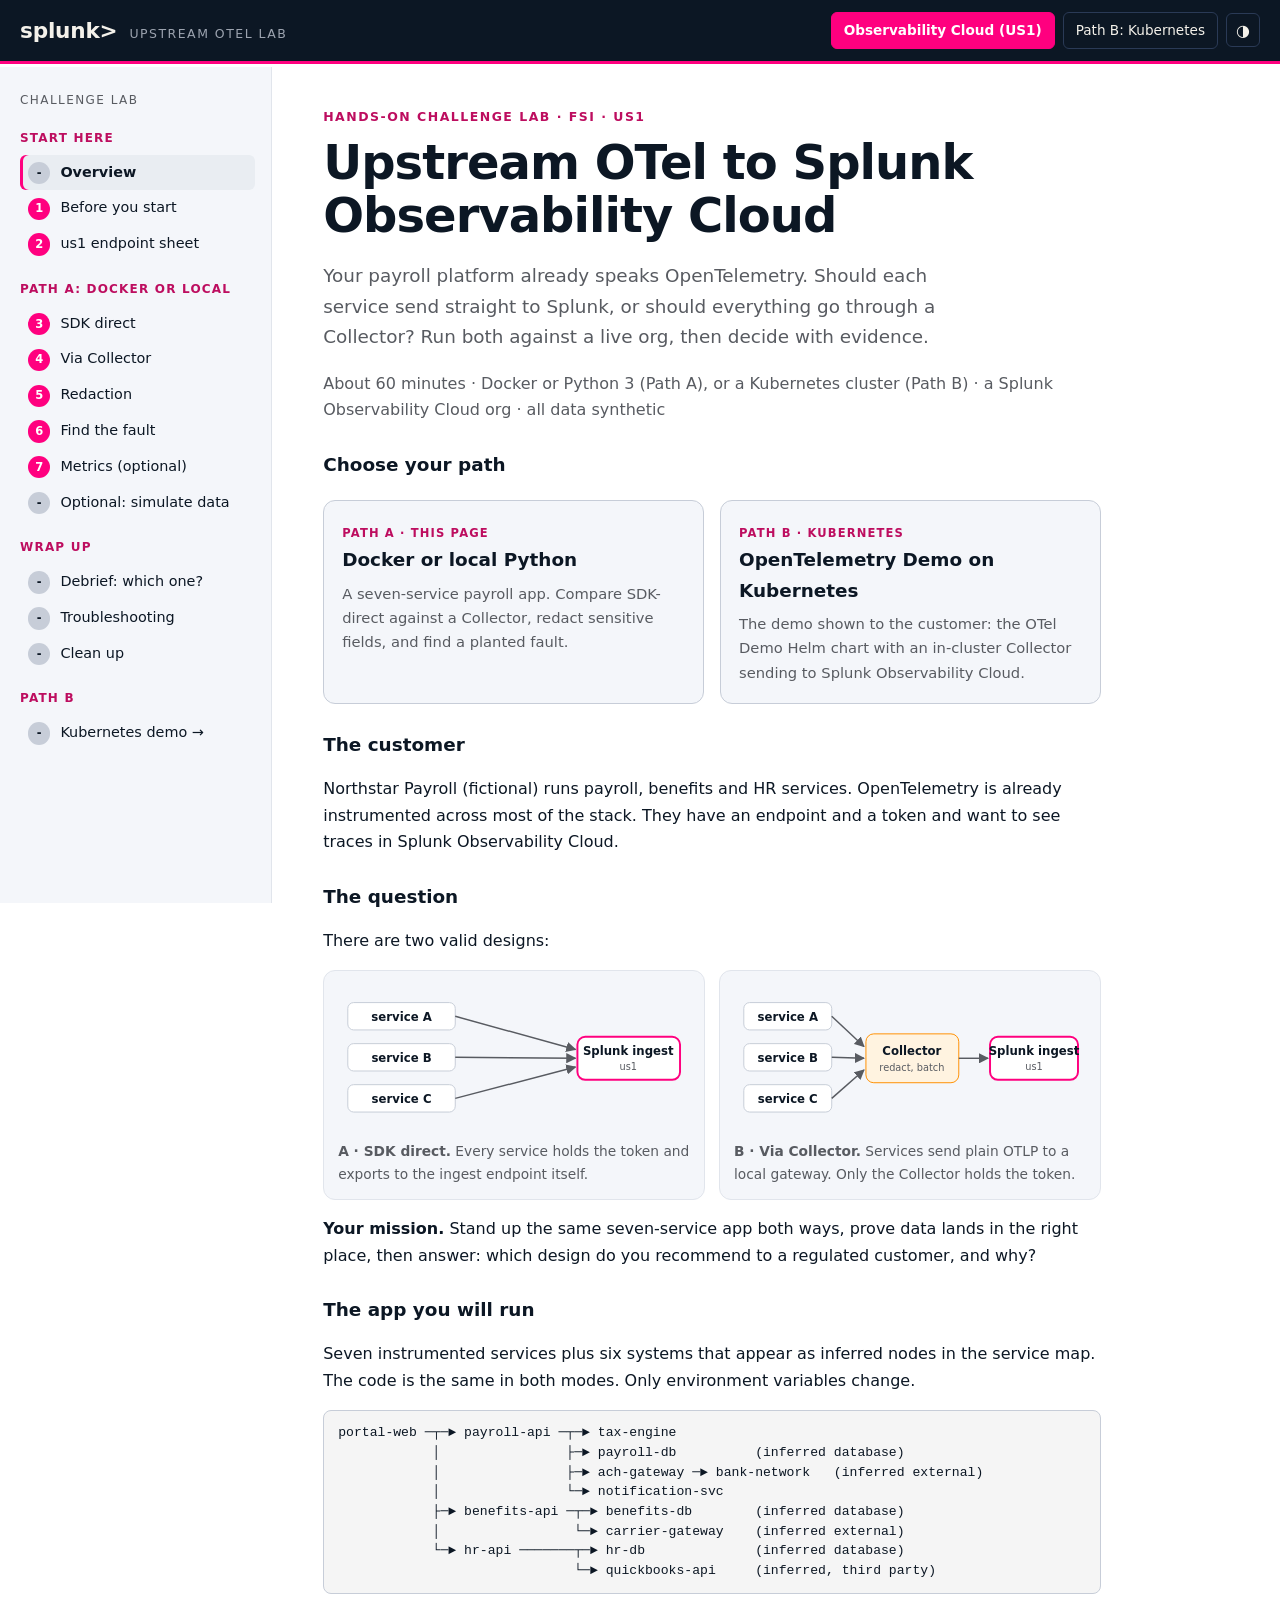
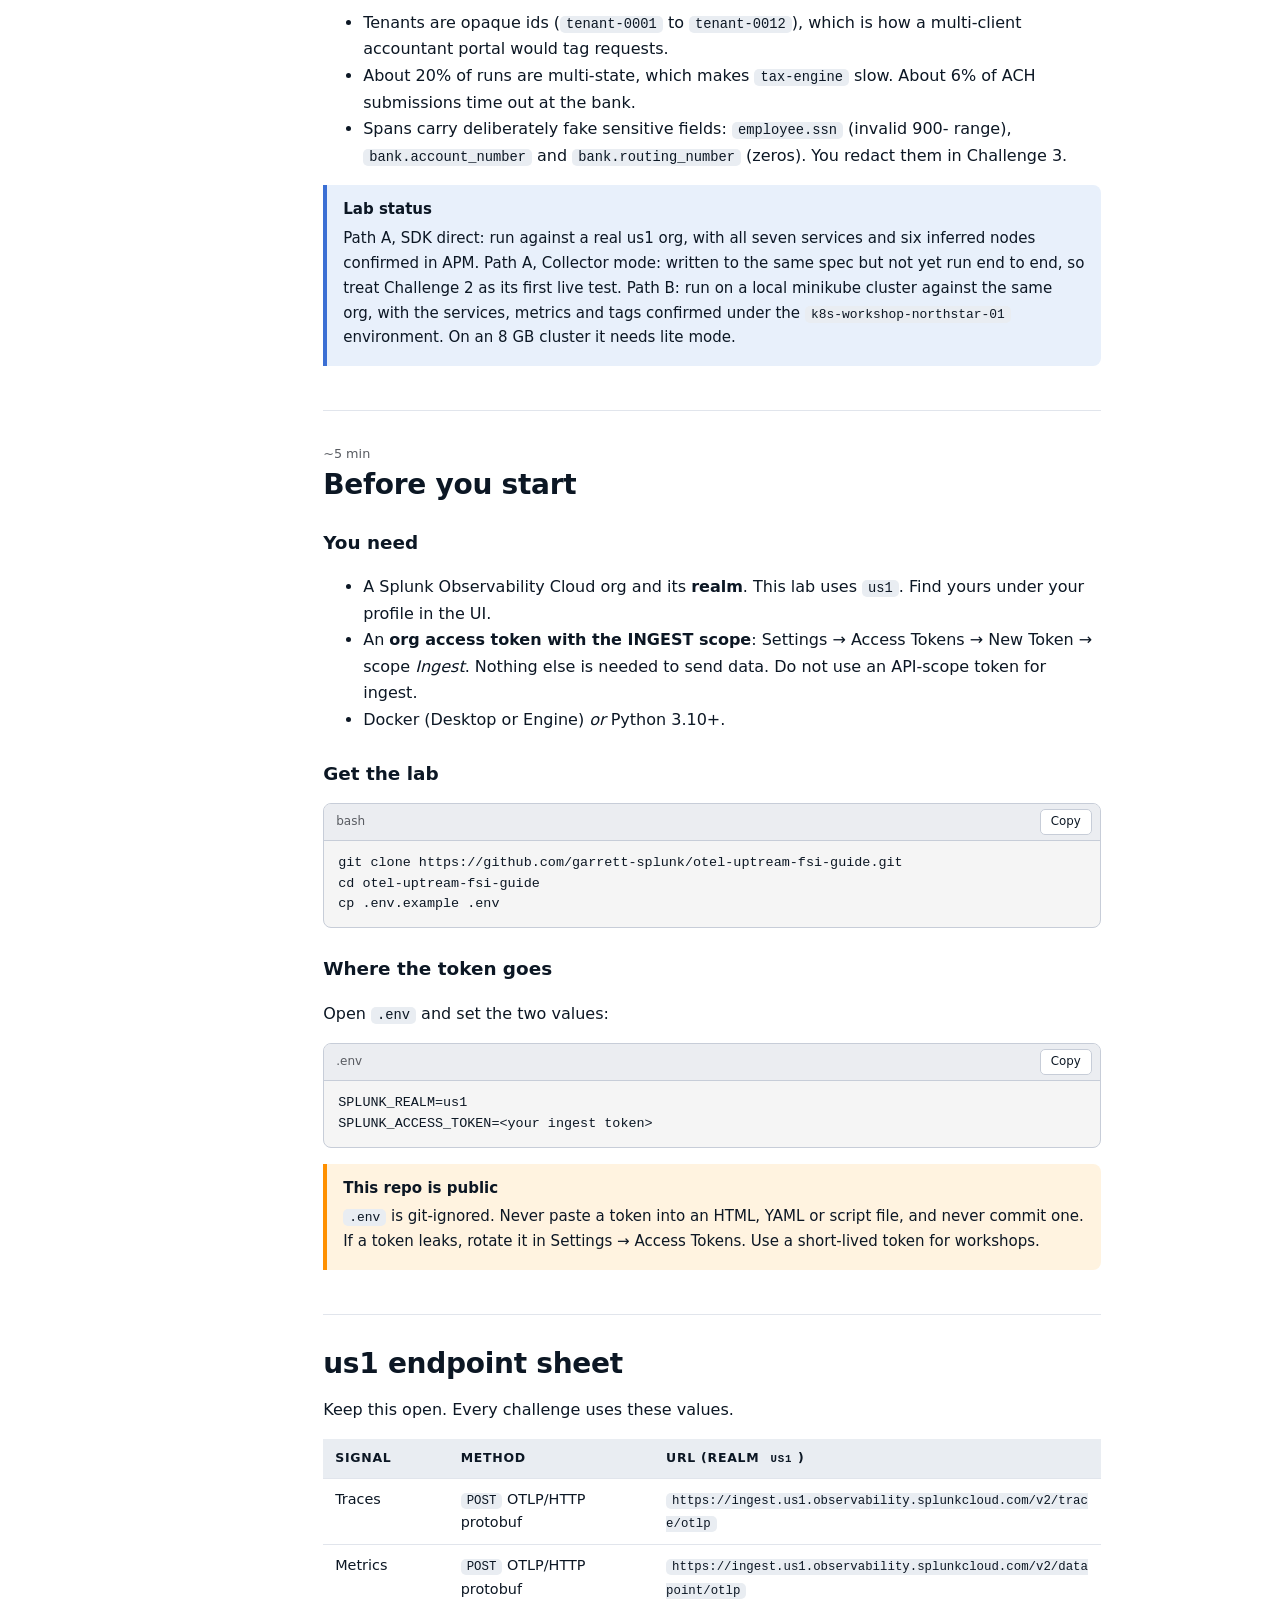
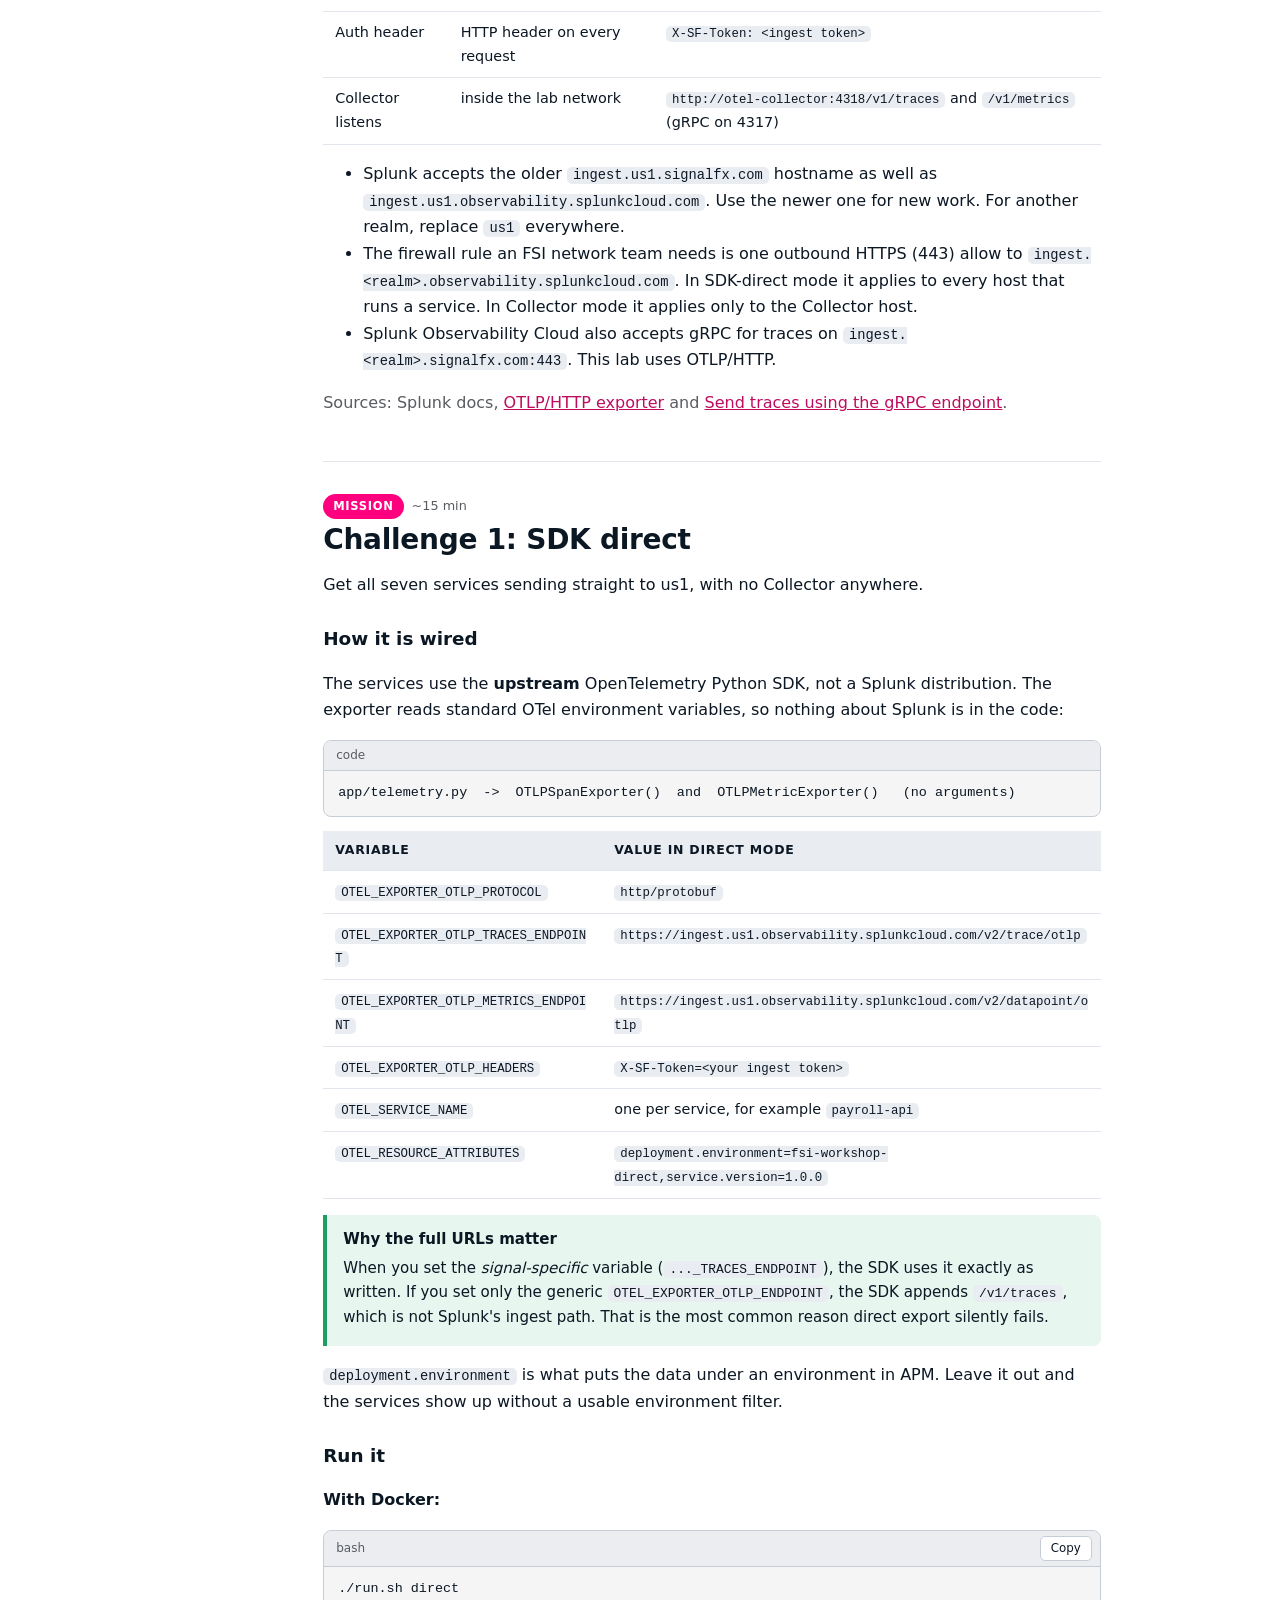
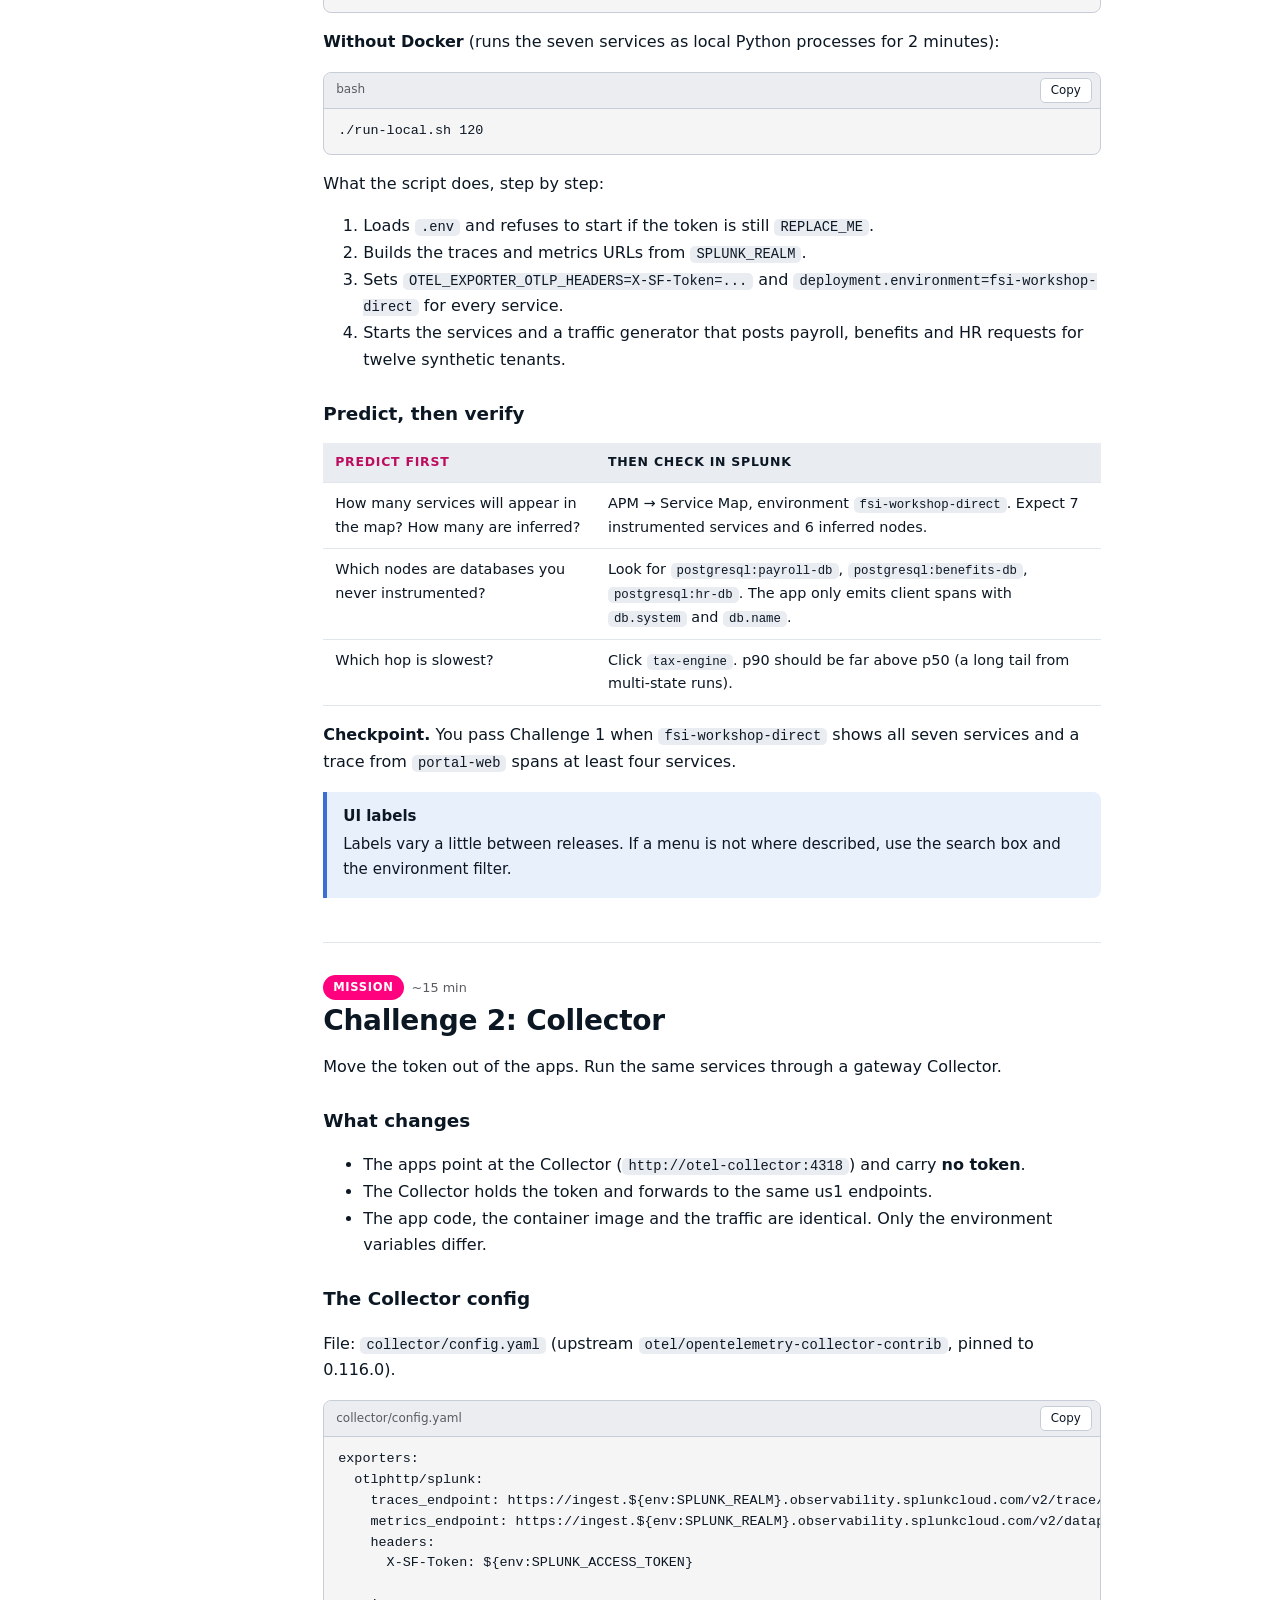
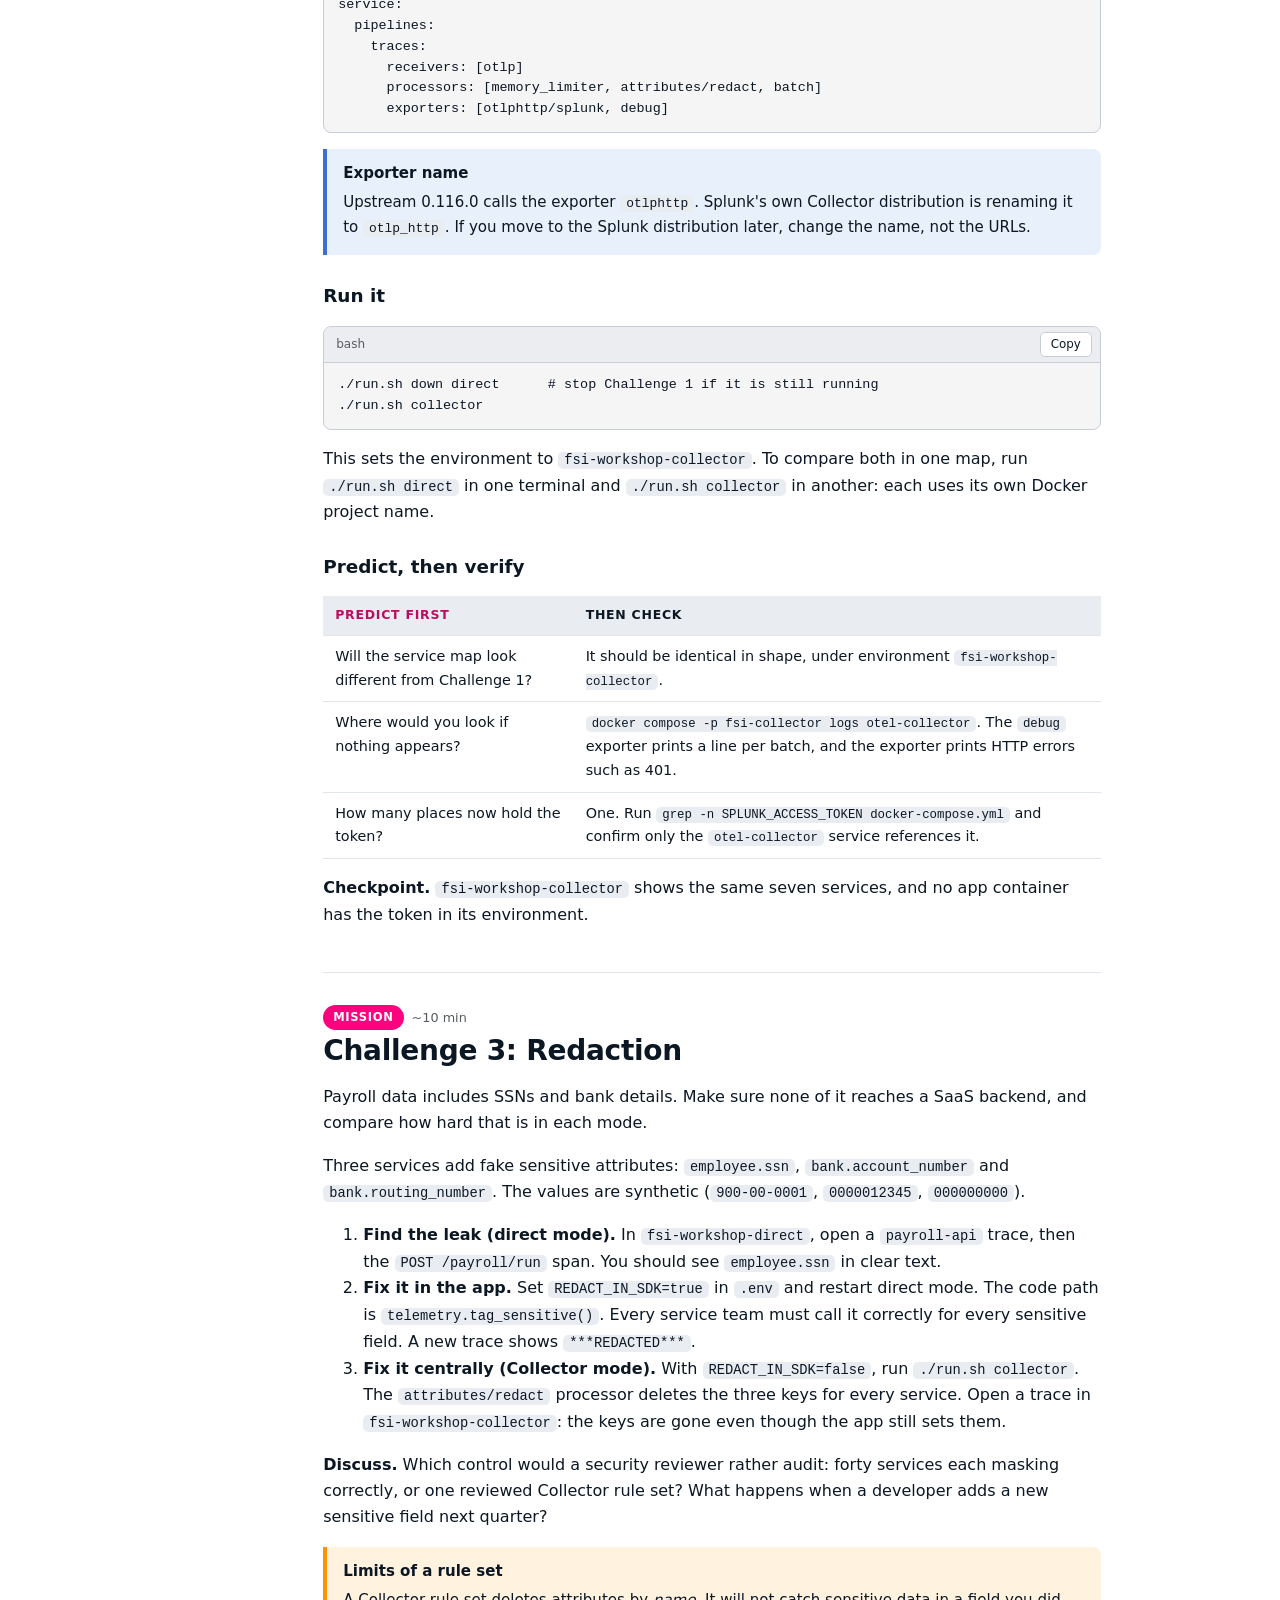
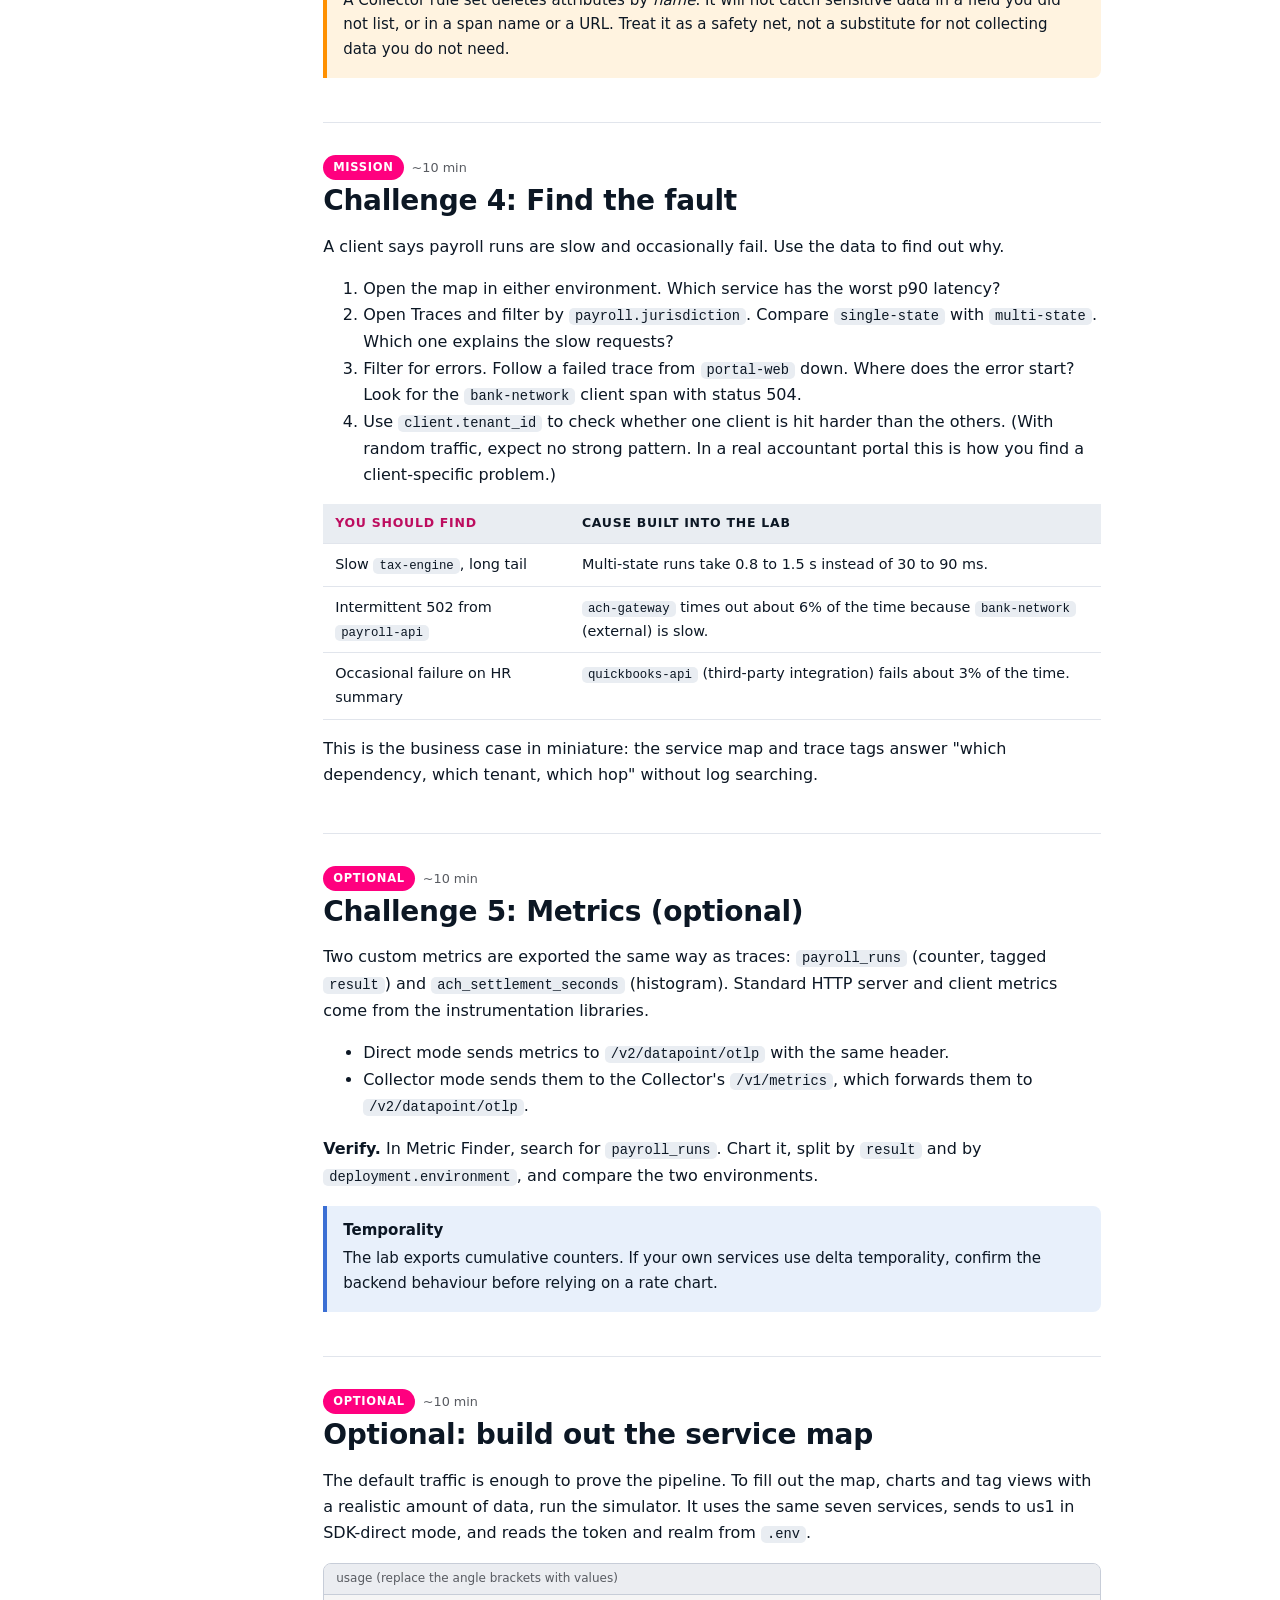
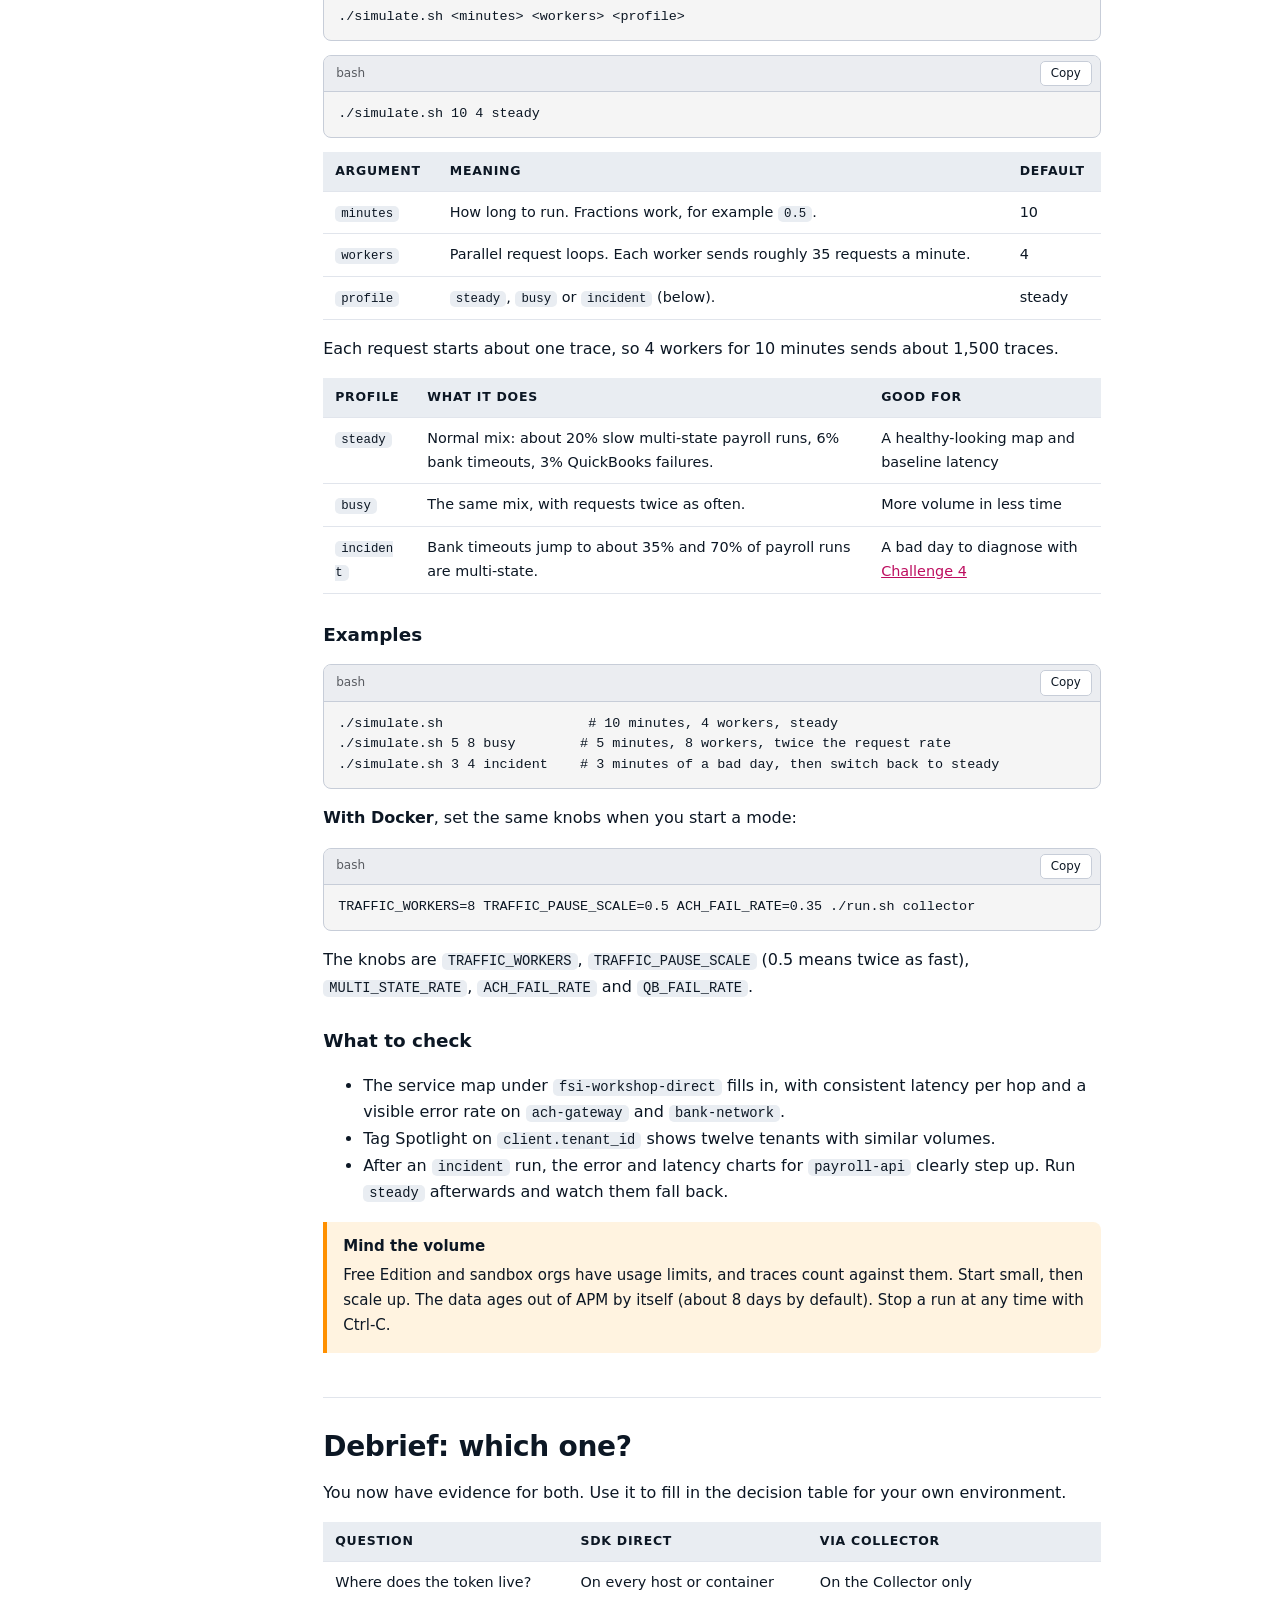
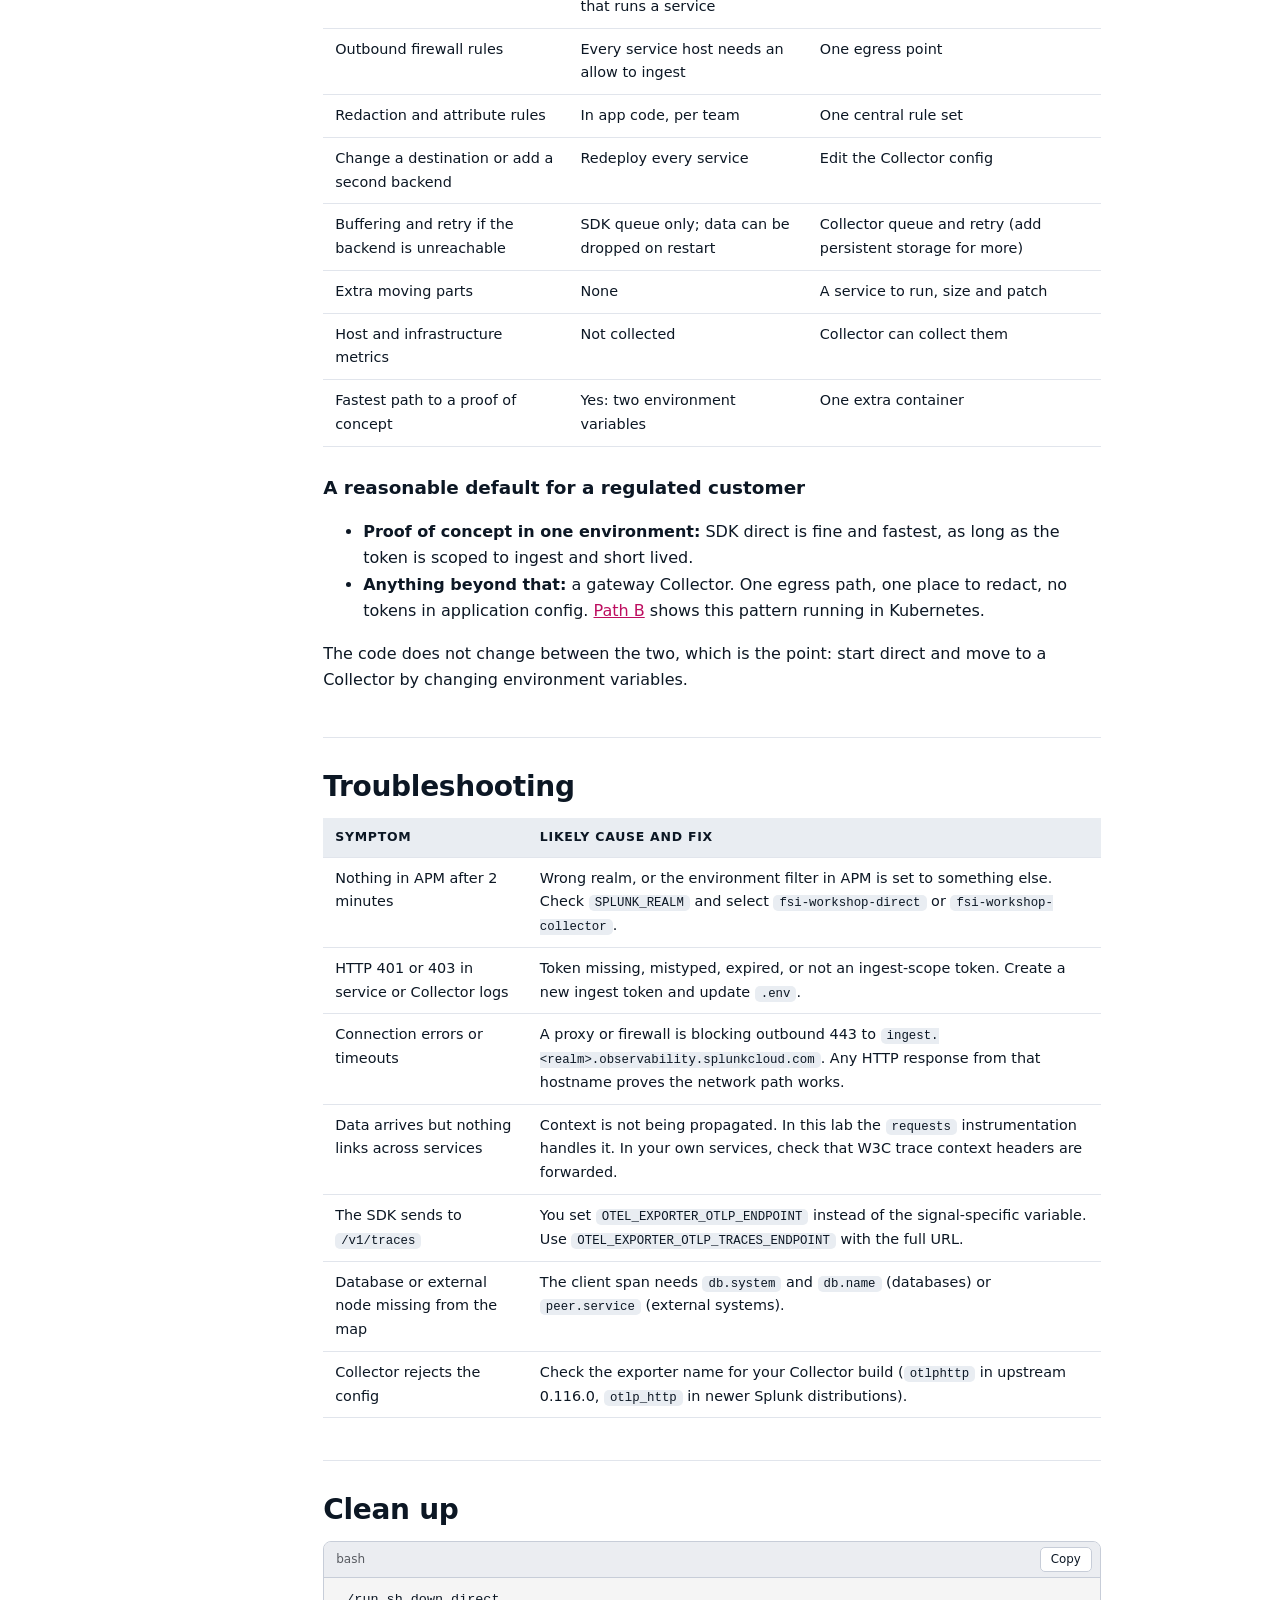
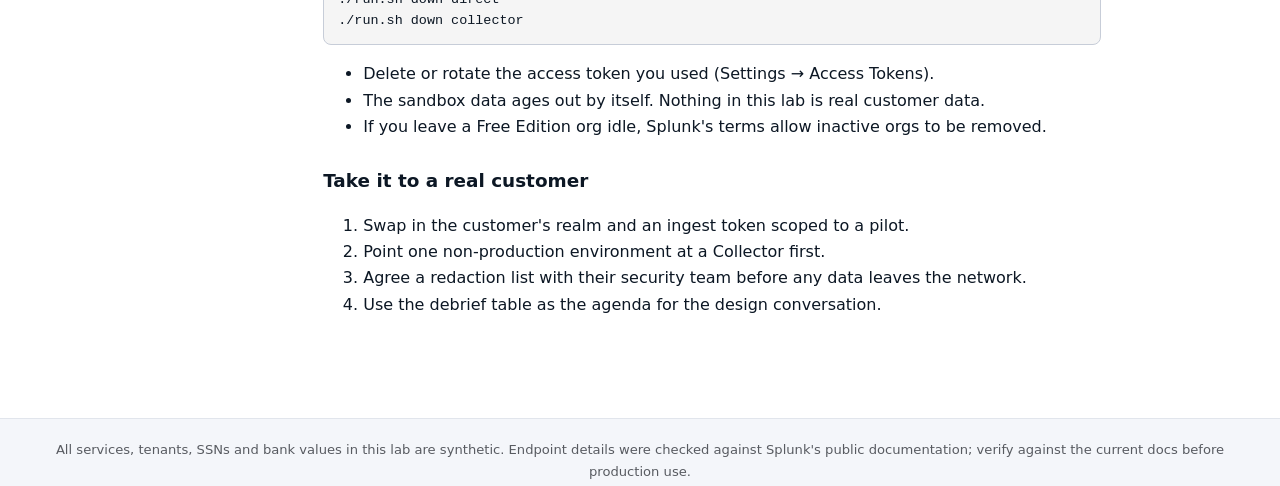
==== commit 94fd2b8d: "Path B: update for demo chart 0.42.x, add k8s/ install script, lite mode and k8s- environment prefix" ====
--- a/docs/index.html
+++ b/docs/index.html
@@ -5,6 +5,7 @@
 <meta name="viewport" content="width=device-width, initial-scale=1">
 <title>Upstream OTel to Splunk Observability Cloud</title>
 <meta name="description" content="A hands-on challenge lab: send OpenTelemetry traces and metrics from an FSI payroll platform to Splunk Observability Cloud, straight from the SDK or through a Collector, in Docker or Kubernetes.">
+<link rel="icon" href="favicon.svg" type="image/svg+xml">
 <link rel="stylesheet" href="style.css">
 </head>
 <body>
@@ -69,7 +70,7 @@
 <li>About 20% of runs are multi-state, which makes <code>tax-engine</code> slow. About 6% of ACH submissions time out at the bank.</li>
 <li>Spans carry deliberately fake sensitive fields: <code>employee.ssn</code> (invalid 900- range), <code>bank.account_number</code> and <code>bank.routing_number</code> (zeros). You redact them in Challenge 3.</li>
 </ul>
-<div class="callout callout--info"><span class="callout__title">Lab status</span><p>The SDK-direct path was run against a real us1 org and the data was confirmed in APM (all seven services and six inferred nodes). The Collector path is written to the same spec but has not yet been run end to end; treat Challenge 2 as its first live test. Path B follows the Kubernetes demo guide step for step.</p></div>
+<div class="callout callout--info"><span class="callout__title">Lab status</span><p>Path A, SDK direct: run against a real us1 org, with all seven services and six inferred nodes confirmed in APM. Path A, Collector mode: written to the same spec but not yet run end to end, so treat Challenge 2 as its first live test. Path B: run on a local minikube cluster against the same org, with the services, metrics and tags confirmed under the <code>k8s-workshop-northstar-01</code> environment. On an 8 GB cluster it needs lite mode.</p></div>
 </section>
 <section id="prereqs"><div class="step-meta"><span class="step-time">~5 min</span></div><h2>Before you start</h2>
 <h3>You need</h3>
